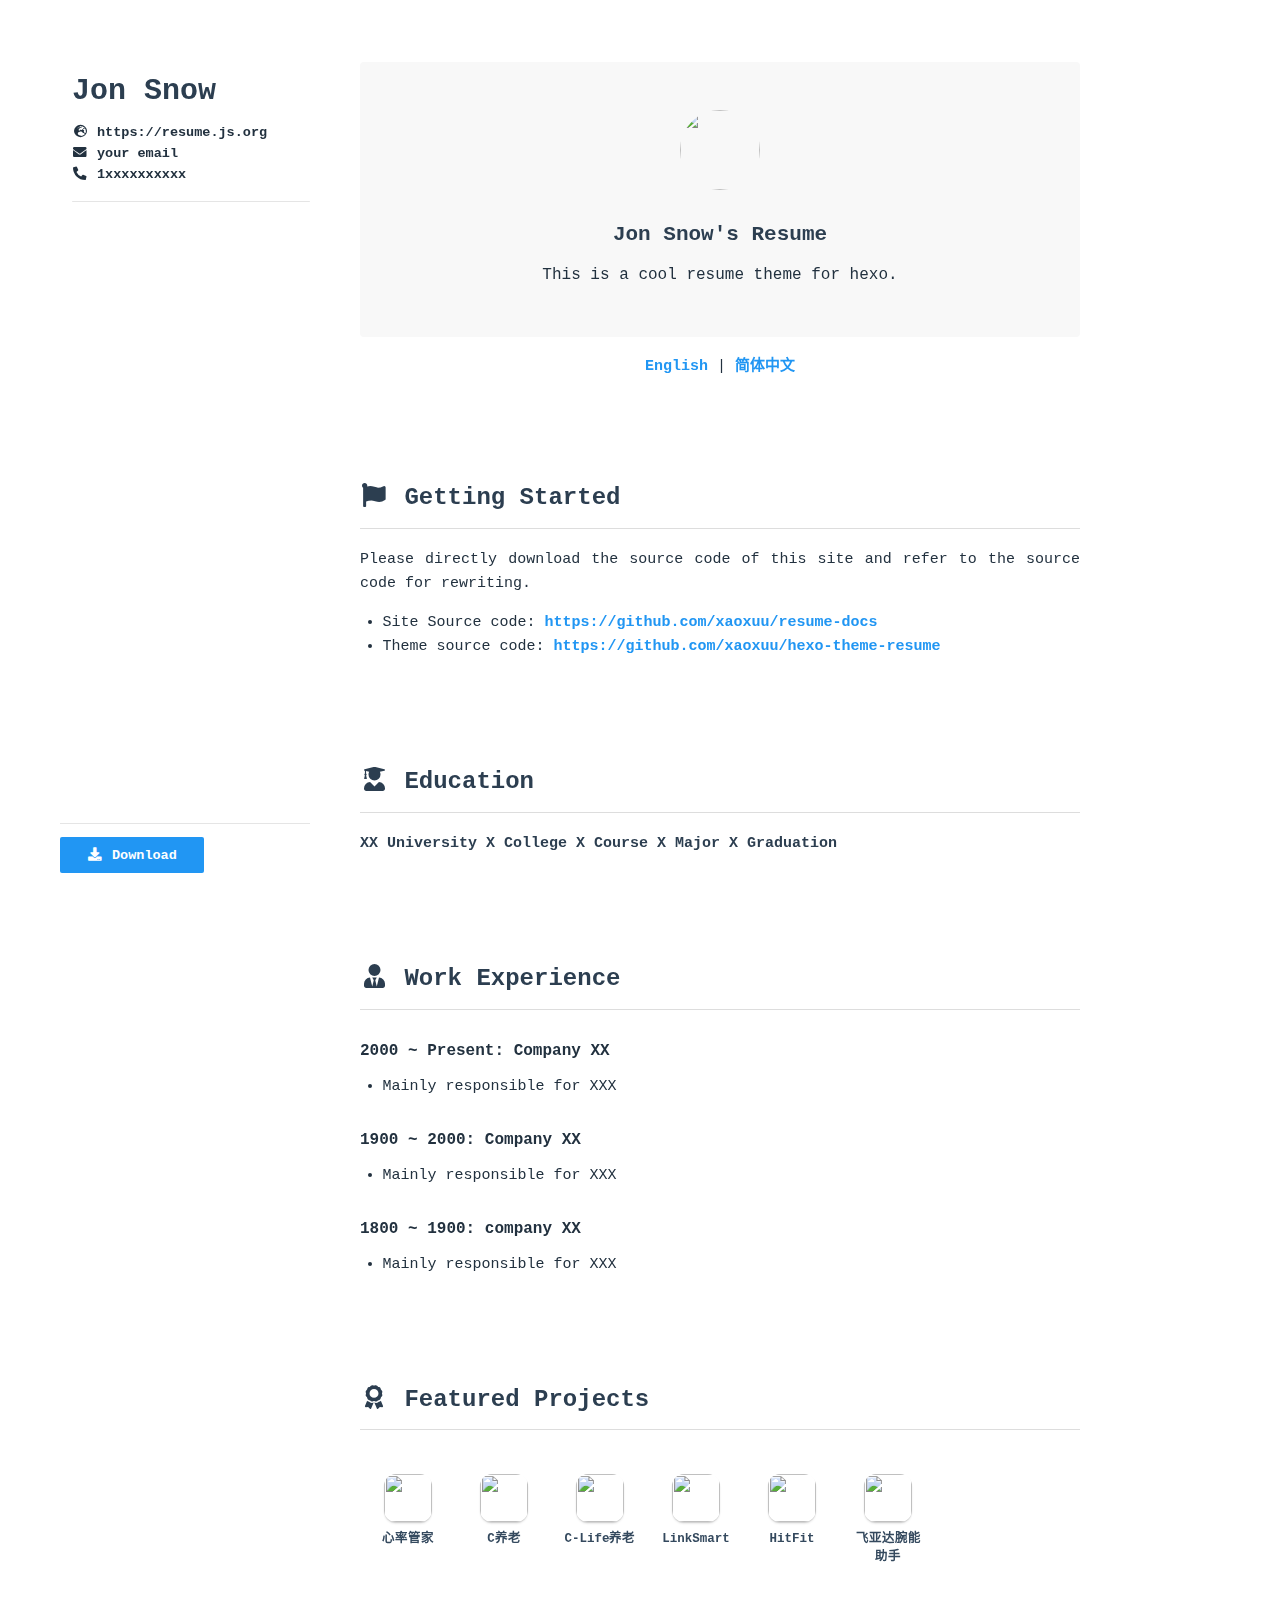
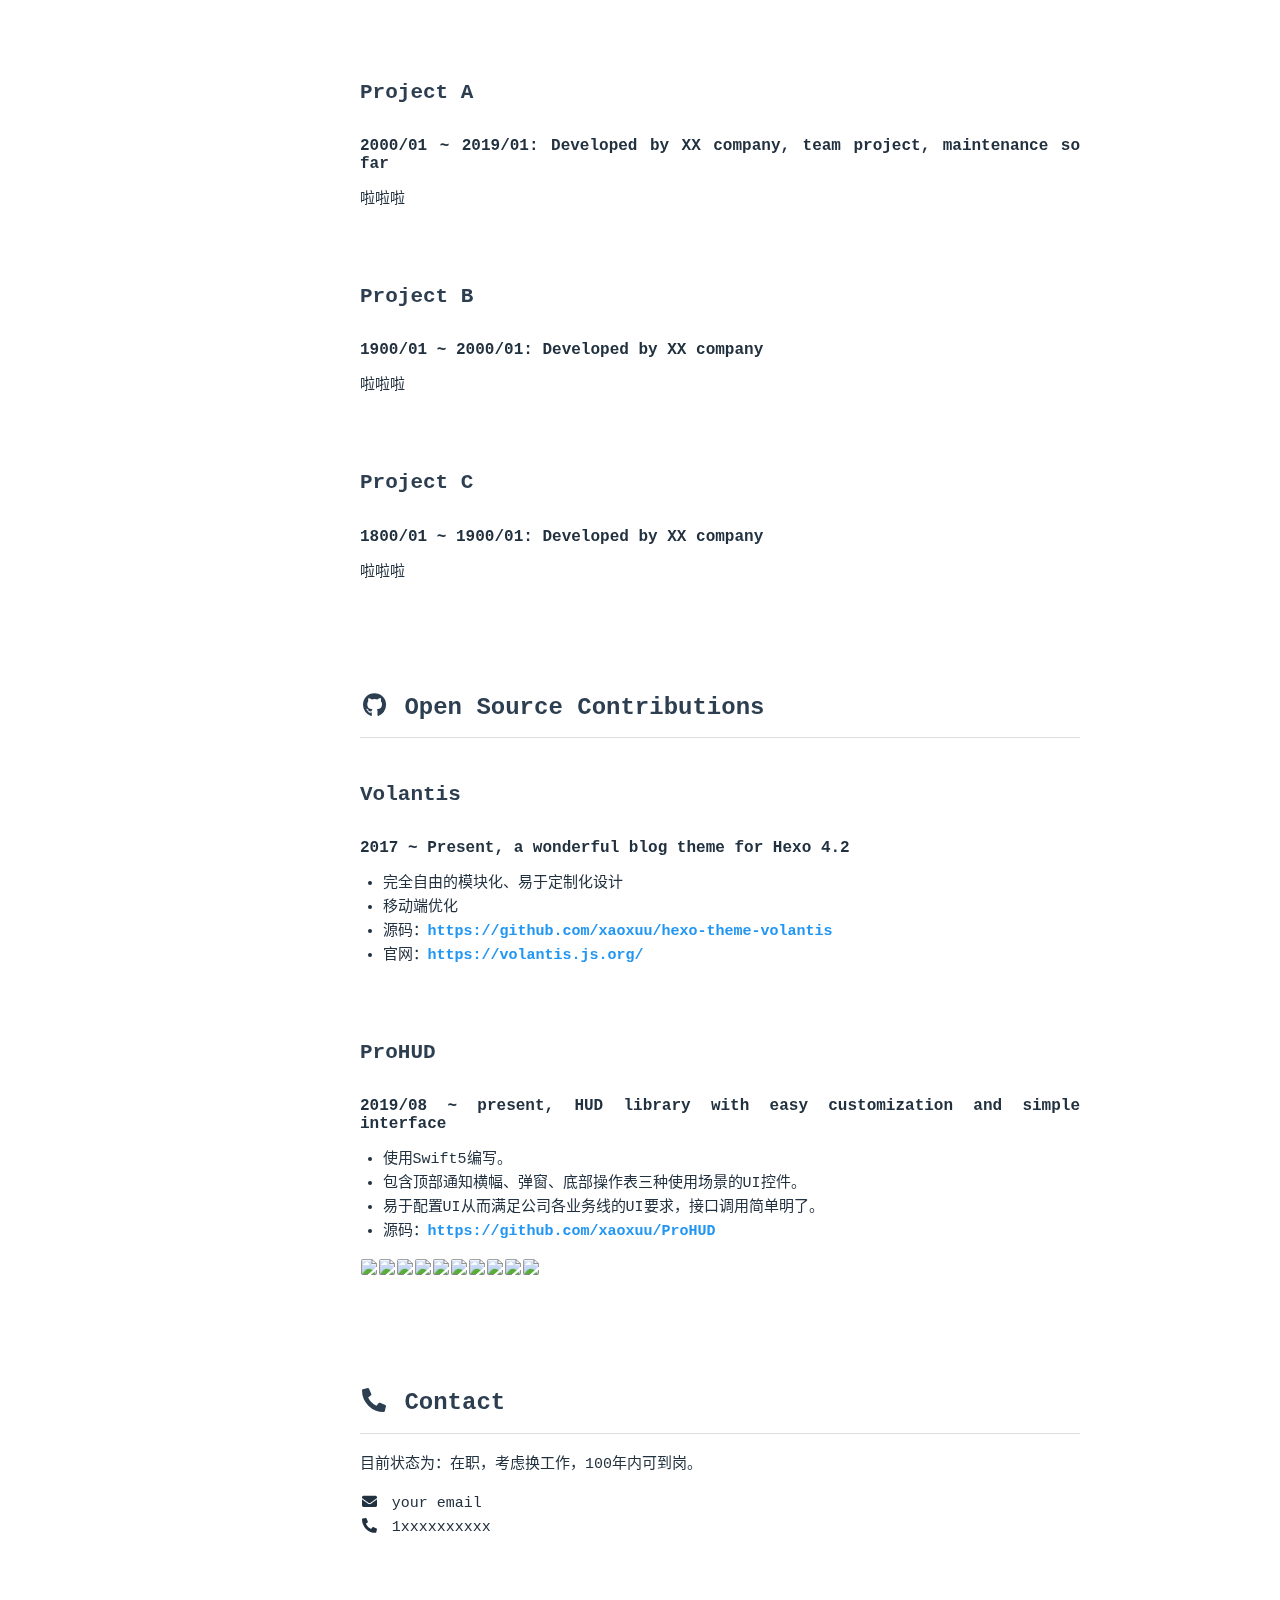
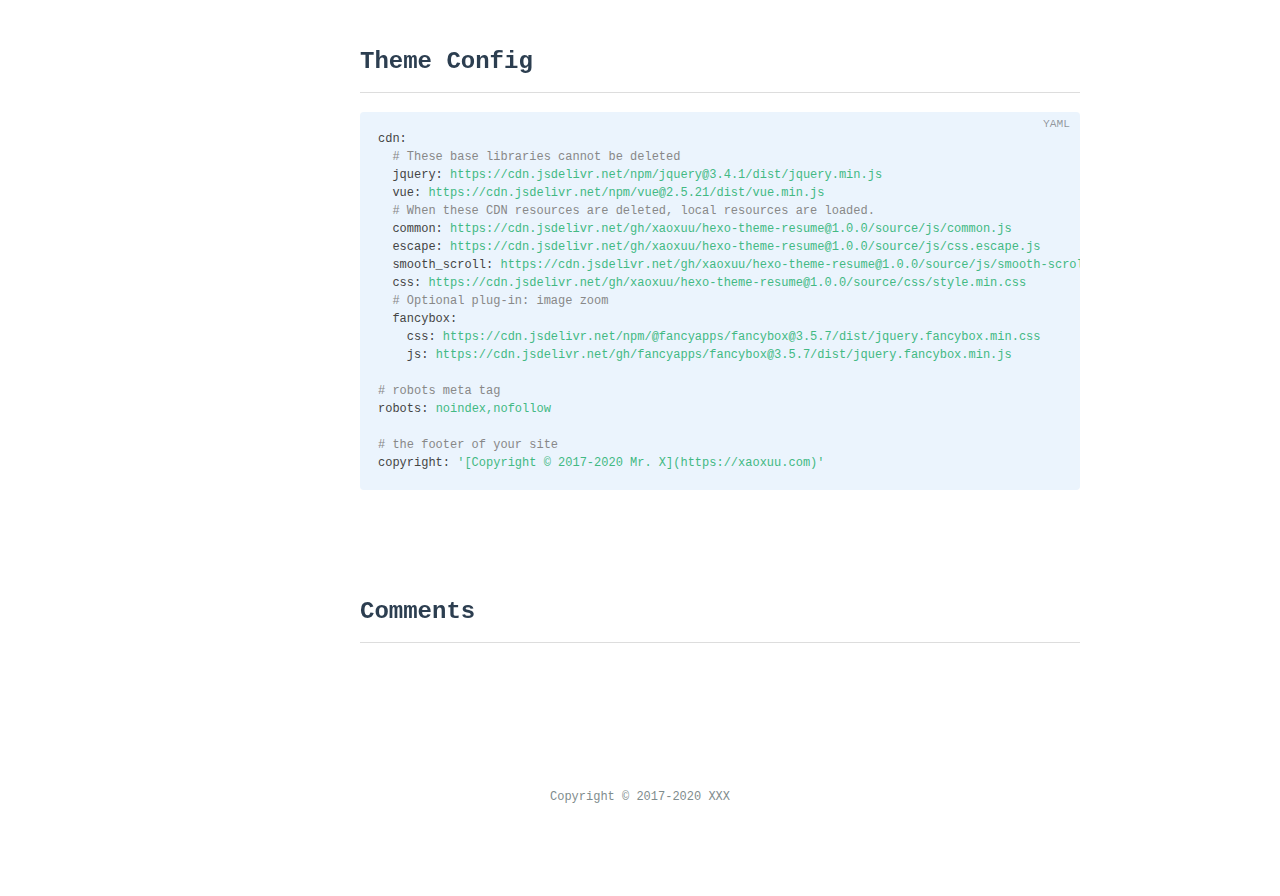
==== index.html @ 0134218d "update pages" ====
<!DOCTYPE html><html lang="zh-CN"><head><meta charset="utf-8"><meta name="robots" content="index,follow"><meta name="renderer" content="webkit"><meta name="force-rendering" content="webkit"><meta http-equiv="X-UA-Compatible" content="IE=Edge,chrome=1"><meta name="HandheldFriendly" content="True"><meta name="apple-mobile-web-app-capable" content="yes"><meta name="viewport" content="width=device-width,initial-scale=1,maximum-scale=1,user-scalable=no"><title>Jon Snow's Resume</title><meta name="keywords" content="Resume,Hexo,Resume Theme"><meta name="description" content="This is a cool resume theme for hexo."><meta name="theme-color" content="#FFFFFF"><meta name="msapplication-TileColor" content="#1BC3FB"><meta name="msapplication-config" content="https://cdn.jsdelivr.net/gh/xaoxuu/cdn-assets/favicon/browserconfig.xml"><link rel="shortcut icon" type="image/x-icon" href="https://cdn.jsdelivr.net/gh/xaoxuu/cdn-assets/favicon/favicon.ico"><link rel="icon" type="image/x-icon" sizes="32x32" href="https://cdn.jsdelivr.net/gh/xaoxuu/cdn-assets/favicon/favicon-32x32.png"><link rel="apple-touch-icon" type="image/png" sizes="180x180" href="https://cdn.jsdelivr.net/gh/xaoxuu/cdn-assets/favicon/apple-touch-icon.png"><link rel="mask-icon" color="#1BC3FB" href="https://cdn.jsdelivr.net/gh/xaoxuu/cdn-assets/favicon/safari-pinned-tab.svg"><link rel="manifest" href="https://cdn.jsdelivr.net/gh/xaoxuu/cdn-assets/favicon/site.webmanifest"><link rel="stylesheet" href="https://cdn.jsdelivr.net/npm/@fortawesome/fontawesome-free@5.12.1/css/all.min.css"><link rel="stylesheet" href="https://cdn.jsdelivr.net/npm/@fancyapps/fancybox@3.5/dist/jquery.fancybox.min.css"><link rel="stylesheet" href="/css/page.css"><meta name="generator" content="Hexo 5.3.0"></head><body class="docs"><div id="mobile-bar"><a class="menu-button fas fa-bars"></a><h2 class="nav-title">Jon Snow's Resume</h2><a class="menu-button right fas fa-download" target="_blank" rel="external nofollow noopener noreferrer" href="https://github.com/xaoxuu/resume-docs"></a></div><script src="https://cdn.jsdelivr.net/npm/vue@2.6/dist/vue.min.js"></script><script>Vue.config.productionTip=!1,window.PAGE_TYPE="resume"</script><div id="main" class="fix-sidebar"><div class="sidebar"><div class="sidebar-inner"><header class="header"><h2>Jon Snow</h2><div class="meta"><p><a href="https://resume.js.org"><i class="fas fa-globe-europe fa-fw"></i>&nbsp;https://resume.js.org</a></p><p><a><i class="fas fa-envelope fa-fw"></i>&nbsp;your email</a></p><p><a href="tel:10086" rel="external nofollow noopener noreferrer" target="_blank"><i class="fas fa-phone-alt fa-fw"></i>&nbsp;1xxxxxxxxxx</a></p></div><hr><br></header><div class="list"><ul class="menu-root"><li><a href="/index.html" class="sidebar-link current"></a></li><li><a href="/zh-cn/index.html" class="sidebar-link current"></a></li></ul></div><div class="footer"><a class="button" target="_blank" rel="external nofollow noopener noreferrer" href="https://github.com/xaoxuu/resume-docs"><i class="fas fa-download fa-fw"></i> Download</a></div></div></div><div class="content with-sidebar"><div class="resume-header"><div class="avatar"><img no-lazy class="avatar" src="https://cdn.jsdelivr.net/gh/xaoxuu/cdn-assets/avatar/avatar.png"></div><h1 class="resume-title">Jon Snow's Resume</h1><p class="description">This is a cool resume theme for hexo.</p></div><center><a href="/">English</a> | <a href="/zh-cn/">简体中文</a></center><h2 id="Getting-Started"><a href="#Getting-Started" class="headerlink" title=" Getting Started"></a><i class="fas fa-flag"></i> Getting Started</h2><p>Please directly download the source code of this site and refer to the source code for rewriting.</p><ul><li>Site Source code: <a target="_blank" rel="external nofollow noopener noreferrer" href="https://github.com/xaoxuu/resume-docs">https://github.com/xaoxuu/resume-docs</a></li><li>Theme source code: <a target="_blank" rel="external nofollow noopener noreferrer" href="https://github.com/xaoxuu/hexo-theme-resume">https://github.com/xaoxuu/hexo-theme-resume</a></li></ul><h2 id="Education"><a href="#Education" class="headerlink" title=" Education"></a><i class="fas fa-user-graduate"></i> Education</h2><p><strong>XX University X College X Course X Major X Graduation</strong></p><h2 id="Work-Experience"><a href="#Work-Experience" class="headerlink" title=" Work Experience"></a><i class="fas fa-user-tie"></i> Work Experience</h2><h4 id="2000-Present-Company-XX"><a href="#2000-Present-Company-XX" class="headerlink" title="2000 ~ Present: Company XX"></a>2000 ~ Present: Company XX</h4><ul><li>Mainly responsible for XXX</li></ul><h4 id="1900-2000-Company-XX"><a href="#1900-2000-Company-XX" class="headerlink" title="1900 ~ 2000: Company XX"></a>1900 ~ 2000: Company XX</h4><ul><li>Mainly responsible for XXX</li></ul><h4 id="1800-1900-company-XX"><a href="#1800-1900-company-XX" class="headerlink" title="1800 ~ 1900: company XX"></a>1800 ~ 1900: company XX</h4><ul><li>Mainly responsible for XXX</li></ul><h2 id="Featured-Projects"><a href="#Featured-Projects" class="headerlink" title=" Featured Projects"></a><i class="fas fa-award"></i> Featured Projects</h2><btns rounded><a target="_blank" rel="external nofollow noopener noreferrer" href="https://apps.apple.com/cn/app/heart-mate-pro-hrm-utility/id1463348922?ls=1"><img src="https://img.vim-cn.com/92/d570170f4f12e1ee829ca0e85a7dffeb77343a.svg" data-original="https://cdn.jsdelivr.net/gh/xaoxuu/cdn-assets/proj/heartmate/icon.png"> 心率管家 </a><a target="_blank" rel="external nofollow noopener noreferrer" href="https://apps.apple.com/cn/app/c%E5%85%BB%E8%80%81/id1458315594"><img src="https://img.vim-cn.com/92/d570170f4f12e1ee829ca0e85a7dffeb77343a.svg" data-original="https://cdn.jsdelivr.net/gh/xaoxuu/cdn-assets/proj/het-cyanglao/icon.png"> C养老 </a><a target="_blank" rel="external nofollow noopener noreferrer" href="https://apps.apple.com/cn/app/c-life%E5%85%BB%E8%80%81/id1393937890"><img src="https://img.vim-cn.com/92/d570170f4f12e1ee829ca0e85a7dffeb77343a.svg" data-original="https://cdn.jsdelivr.net/gh/xaoxuu/cdn-assets/proj/het-clife/icon.png"> C-Life养老 </a><a target="_blank" rel="external nofollow noopener noreferrer" href="https://apps.apple.com/cn/app/linksmart/id1109303355"><img src="https://img.vim-cn.com/92/d570170f4f12e1ee829ca0e85a7dffeb77343a.svg" data-original="https://cdn.jsdelivr.net/gh/xaoxuu/cdn-assets/proj/ht-linksmart/icon.png"> LinkSmart </a><a target="_blank" rel="external nofollow noopener noreferrer" href="https://apps.apple.com/cn/app/hitfit/id1207738581"><img src="https://img.vim-cn.com/92/d570170f4f12e1ee829ca0e85a7dffeb77343a.svg" data-original="https://cdn.jsdelivr.net/gh/xaoxuu/cdn-assets/proj/ht-hitfit/icon.png"> HitFit </a><a target="_blank" rel="external nofollow noopener noreferrer" href="https://apps.apple.com/cn/app/%E8%85%95%E8%83%BD%E5%8A%A9%E6%89%8B/id1138242219"><img src="https://img.vim-cn.com/92/d570170f4f12e1ee829ca0e85a7dffeb77343a.svg" data-original="https://cdn.jsdelivr.net/gh/xaoxuu/cdn-assets/proj/ht-fiyta/icon.png"> 飞亚达腕能助手</a></btns><br><h3 id="Project-A"><a href="#Project-A" class="headerlink" title="Project A"></a>Project A</h3><h4 id="2000-01-2019-01-Developed-by-XX-company-team-project-maintenance-so-far"><a href="#2000-01-2019-01-Developed-by-XX-company-team-project-maintenance-so-far" class="headerlink" title="2000/01 ~ 2019/01: Developed by XX company, team project, maintenance so far"></a>2000/01 ~ 2019/01: Developed by XX company, team project, maintenance so far</h4><p>啦啦啦</p><h3 id="Project-B"><a href="#Project-B" class="headerlink" title="Project B"></a>Project B</h3><h4 id="1900-01-2000-01-Developed-by-XX-company"><a href="#1900-01-2000-01-Developed-by-XX-company" class="headerlink" title="1900/01 ~ 2000/01: Developed by XX company"></a>1900/01 ~ 2000/01: Developed by XX company</h4><p>啦啦啦</p><h3 id="Project-C"><a href="#Project-C" class="headerlink" title="Project C"></a>Project C</h3><h4 id="1800-01-1900-01-Developed-by-XX-company"><a href="#1800-01-1900-01-Developed-by-XX-company" class="headerlink" title="1800/01 ~ 1900/01: Developed by XX company"></a>1800/01 ~ 1900/01: Developed by XX company</h4><p>啦啦啦</p><h2 id="Open-Source-Contributions"><a href="#Open-Source-Contributions" class="headerlink" title=" Open Source Contributions"></a><i class="fab fa-github"></i> Open Source Contributions</h2><h3 id="Volantis"><a href="#Volantis" class="headerlink" title="Volantis"></a>Volantis</h3><h4 id="2017-Present-a-wonderful-blog-theme-for-Hexo-4-2"><a href="#2017-Present-a-wonderful-blog-theme-for-Hexo-4-2" class="headerlink" title="2017 ~ Present, a wonderful blog theme for Hexo 4.2"></a>2017 ~ Present, a wonderful blog theme for Hexo 4.2</h4><ul><li>完全自由的模块化、易于定制化设计</li><li>移动端优化</li><li>源码：<a target="_blank" rel="external nofollow noopener noreferrer" href="https://github.com/xaoxuu/hexo-theme-volantis">https://github.com/xaoxuu/hexo-theme-volantis</a></li><li>官网：<a target="_blank" rel="external nofollow noopener noreferrer" href="https://volantis.js.org/">https://volantis.js.org/</a></li></ul><h3 id="ProHUD"><a href="#ProHUD" class="headerlink" title="ProHUD"></a>ProHUD</h3><h4 id="2019-08-present-HUD-library-with-easy-customization-and-simple-interface"><a href="#2019-08-present-HUD-library-with-easy-customization-and-simple-interface" class="headerlink" title="2019/08 ~ present, HUD library with easy customization and simple interface"></a>2019/08 ~ present, HUD library with easy customization and simple interface</h4><ul><li>使用Swift5编写。</li><li>包含顶部通知横幅、弹窗、底部操作表三种使用场景的UI控件。</li><li>易于配置UI从而满足公司各业务线的UI要求，接口调用简单明了。</li><li>源码：<a target="_blank" rel="external nofollow noopener noreferrer" href="https://github.com/xaoxuu/ProHUD">https://github.com/xaoxuu/ProHUD</a></li></ul><fancybox><img src="https://img.vim-cn.com/92/d570170f4f12e1ee829ca0e85a7dffeb77343a.svg" data-original="https://cdn.jsdelivr.net/gh/xaoxuu/cdn-assets/proj/prohud/screenshot01.png"> <img src="https://img.vim-cn.com/92/d570170f4f12e1ee829ca0e85a7dffeb77343a.svg" data-original="https://cdn.jsdelivr.net/gh/xaoxuu/cdn-assets/proj/prohud/screenshot02.png"> <img src="https://img.vim-cn.com/92/d570170f4f12e1ee829ca0e85a7dffeb77343a.svg" data-original="https://cdn.jsdelivr.net/gh/xaoxuu/cdn-assets/proj/prohud/screenshot03.png"> <img src="https://img.vim-cn.com/92/d570170f4f12e1ee829ca0e85a7dffeb77343a.svg" data-original="https://cdn.jsdelivr.net/gh/xaoxuu/cdn-assets/proj/prohud/screenshot04.png"> <img src="https://img.vim-cn.com/92/d570170f4f12e1ee829ca0e85a7dffeb77343a.svg" data-original="https://cdn.jsdelivr.net/gh/xaoxuu/cdn-assets/proj/prohud/screenshot05.png"> <img src="https://img.vim-cn.com/92/d570170f4f12e1ee829ca0e85a7dffeb77343a.svg" data-original="https://cdn.jsdelivr.net/gh/xaoxuu/cdn-assets/proj/prohud/screenshot06.png"> <img src="https://img.vim-cn.com/92/d570170f4f12e1ee829ca0e85a7dffeb77343a.svg" data-original="https://cdn.jsdelivr.net/gh/xaoxuu/cdn-assets/proj/prohud/screenshot07.png"> <img src="https://img.vim-cn.com/92/d570170f4f12e1ee829ca0e85a7dffeb77343a.svg" data-original="https://cdn.jsdelivr.net/gh/xaoxuu/cdn-assets/proj/prohud/screenshot08.png"> <img src="https://img.vim-cn.com/92/d570170f4f12e1ee829ca0e85a7dffeb77343a.svg" data-original="https://cdn.jsdelivr.net/gh/xaoxuu/cdn-assets/proj/prohud/screenshot09.png"> <img src="https://img.vim-cn.com/92/d570170f4f12e1ee829ca0e85a7dffeb77343a.svg" data-original="https://cdn.jsdelivr.net/gh/xaoxuu/cdn-assets/proj/prohud/screenshot10.png"></fancybox><h2 id="Contact"><a href="#Contact" class="headerlink" title=" Contact"></a><i class="fas fa-phone-alt"></i> Contact</h2><p>目前状态为：在职，考虑换工作，100年内可到岗。</p><p><i class="fas fa-envelope fa-fw"></i> your email<br><i class="fas fa-phone-alt fa-fw"></i> 1xxxxxxxxxx</p><h2 id="Theme-Config"><a href="#Theme-Config" class="headerlink" title="Theme Config"></a>Theme Config</h2><figure class="highlight yaml"><table><tr><td class="code"><pre><span class="line"><span class="attr">cdn:</span></span><br><span class="line">  <span class="comment"># These base libraries cannot be deleted</span></span><br><span class="line">  <span class="attr">jquery:</span> <span class="string">https://cdn.jsdelivr.net/npm/jquery@3.4.1/dist/jquery.min.js</span></span><br><span class="line">  <span class="attr">vue:</span> <span class="string">https://cdn.jsdelivr.net/npm/vue@2.5.21/dist/vue.min.js</span></span><br><span class="line">  <span class="comment"># When these CDN resources are deleted, local resources are loaded.</span></span><br><span class="line">  <span class="attr">common:</span> <span class="string">https://cdn.jsdelivr.net/gh/xaoxuu/hexo-theme-resume@1.0.0/source/js/common.js</span></span><br><span class="line">  <span class="attr">escape:</span> <span class="string">https://cdn.jsdelivr.net/gh/xaoxuu/hexo-theme-resume@1.0.0/source/js/css.escape.js</span></span><br><span class="line">  <span class="attr">smooth_scroll:</span> <span class="string">https://cdn.jsdelivr.net/gh/xaoxuu/hexo-theme-resume@1.0.0/source/js/smooth-scroll.min.js</span></span><br><span class="line">  <span class="attr">css:</span> <span class="string">https://cdn.jsdelivr.net/gh/xaoxuu/hexo-theme-resume@1.0.0/source/css/style.min.css</span></span><br><span class="line">  <span class="comment"># Optional plug-in: image zoom</span></span><br><span class="line">  <span class="attr">fancybox:</span></span><br><span class="line">    <span class="attr">css:</span> <span class="string">https://cdn.jsdelivr.net/npm/@fancyapps/fancybox@3.5.7/dist/jquery.fancybox.min.css</span></span><br><span class="line">    <span class="attr">js:</span> <span class="string">https://cdn.jsdelivr.net/gh/fancyapps/fancybox@3.5.7/dist/jquery.fancybox.min.js</span></span><br><span class="line"></span><br><span class="line"><span class="comment"># robots meta tag</span></span><br><span class="line"><span class="attr">robots:</span> <span class="string">noindex,nofollow</span></span><br><span class="line"></span><br><span class="line"><span class="comment"># the footer of your site</span></span><br><span class="line"><span class="attr">copyright:</span> <span class="string">&#x27;[Copyright © 2017-2020 Mr. X](https://xaoxuu.com)&#x27;</span></span><br></pre></td></tr></table></figure><h2 id="Comments"><a href="#Comments" class="headerlink" title="Comments"></a>Comments</h2><script src="https://utteranc.es/client.js" repo="xaoxuu/hexo-theme-resume" issue-number="17" theme="github-light" crossorigin="anonymous" async></script></div></div><script src="https://cdn.jsdelivr.net/gh/xaoxuu/hexo-theme-resume@1.0.0/source/js/smooth-scroll.min.js"></script><footer id="footer"><p></p><p><a href="/">Copyright © 2017-2020 XXX</a></p><p></p></footer><script src="https://cdn.jsdelivr.net/npm/jquery@3.5/dist/jquery.min.js"></script><script src="https://cdn.jsdelivr.net/gh/xaoxuu/hexo-theme-resume@1.0.0/source/js/common.js"></script><script src="https://cdn.jsdelivr.net/gh/xaoxuu/hexo-theme-resume@1.0.0/source/js/css.escape.js"></script><script src="https://cdn.jsdelivr.net/gh/fancyapps/fancybox@3.5/dist/jquery.fancybox.min.js"></script><script>let LAZY_LOAD_IMAGE="[object Object]";$("body").find("fancybox").find("img").each(function(){var t=document.createElement("a");$(t).attr("data-fancybox","gallery"),$(t).attr("href",$(this).attr("src")),LAZY_LOAD_IMAGE&&$(t).attr("href",$(this).attr("data-original")),$(this).wrap(t)})</script><script>window.imageLazyLoadSetting={isSPA:!1,processImages:null}</script><script>window.addEventListener("load",function(){var t=/\.(gif|jpg|jpeg|tiff|png)$/i,r=/^data:image\/[a-z]+;base64,/;Array.prototype.slice.call(document.querySelectorAll("img[data-original]")).forEach(function(a){var e=a.parentNode;"A"===e.tagName&&(e.href.match(t)||e.href.match(r))&&(e.href=a.dataset.original)})})</script><script>!function(n){n.imageLazyLoadSetting.processImages=i;var e=n.imageLazyLoadSetting.isSPA,r=Array.prototype.slice.call(document.querySelectorAll("img[data-original]"));function i(){e&&(r=Array.prototype.slice.call(document.querySelectorAll("img[data-original]")));for(var t,a=0;a<r.length;a++)0<=(t=(t=r[a]).getBoundingClientRect()).bottom&&0<=t.left&&t.top<=(n.innerHeight||document.documentElement.clientHeight)&&function(){var e=r[a],t=e,n=function(){r=r.filter(function(t){return e!==t})},i=new Image,o=t.getAttribute("data-original");i.onload=function(){t.src=o,n()},i.src=o}()}i(),n.addEventListener("scroll",function(){var t=i,e=n;clearTimeout(t.tId),t.tId=setTimeout(function(){t.call(e)},500)})}(this)</script><script>'use strict';'serviceWorker'in navigator&&navigator.serviceWorker.register('service-worker.js').then(function(a){a.onupdatefound=function(){var b=a.installing;b.onstatechange=function(){switch(b.state){case'installed':navigator.serviceWorker.controller?console.log('New or updated content is available.'):console.log('Content is now available offline!');break;case'redundant':console.error('The installing service worker became redundant.');}}}}).catch(function(a){console.error('Error during service worker registration:',a)});
</script></body></html>
---- css/page.css ----
/* build time:Mon Jun 27 2022 18:29:17 GMT+0800 (中国标准时间)*/
@font-face{font-family:Courier;src:url(https://cdn.jsdelivr.net/gh/xaoxuu/cdn-fonts/Courier/Courier.dfont);font-weight:300}.gutter pre{color:rgba(0,0,0,.4)}pre{color:#444}pre .constant,pre .function .keyword{color:#0092db}pre .attribute,pre .keyword{color:#e96900}pre .literal,pre .number{color:#ae81ff}pre .change,pre .clojure .built_in,pre .flow,pre .lisp .title,pre .nginx .title,pre .tag,pre .tag .title,pre .tex .special,pre .winutils{color:#2973b7}pre .class .title{color:#2c3e50}pre .regexp,pre .symbol,pre .symbol .string,pre .value{color:#42b983}pre .title{color:#a6e22e}pre .type{color:#2395f3}pre .addition,pre .apache .cbracket,pre .apache .tag,pre .attr_selector,pre .built_in,pre .django .filter .argument,pre .django .template_tag,pre .django .variable,pre .envvar,pre .haskell .type,pre .javadoc,pre .preprocessor,pre .prompt,pre .pseudo,pre .ruby .class .parent,pre .smalltalk .array,pre .smalltalk .class,pre .smalltalk .localvars,pre .sql .aggregate,pre .stream,pre .string,pre .subst,pre .tag .value,pre .tex .command{color:#42b983}pre .apache .sqbracket,pre .comment,pre .deletion,pre .doctype,pre .java .annotation,pre .pi,pre .python .decorator,pre .shebang,pre .template_comment,pre .tex .formula{color:#888}pre .coffeescript .javascript,pre .javascript .xml,pre .tex .formula,pre .xml .cdata,pre .xml .css,pre .xml .javascript,pre .xml .vbscript{opacity:.5}body{font-family:Courier,Menlo,Monaco,"Helvetica Neue",Arial,sans-serif;font-size:15px;-webkit-font-smoothing:antialiased;-moz-osx-font-smoothing:grayscale;color:#22313f;background-color:#fff;margin:0}body.docs{padding-top:0}@media screen and (max-width:900px){body.docs{padding-top:0}}hr{border:0;border-radius:1px;border-bottom:1px solid rgba(0,0,0,.1)}a{text-decoration:none;color:#22313f}img{border:none}h1,h2,h3,h4,strong{font-weight:600;color:#2c3e50}code,pre{font-family:Menlo,Monaco,courier,monospace,Arial,sans-serif;font-size:.8em;-webkit-font-smoothing:initial;-moz-osx-font-smoothing:initial}code{color:#e96900;background-color:#ebf4fd;border:1px solid #bfdcf9;padding:3px 4px 1px 4px;margin:0 2px;border-radius:2px;word-break:break-all}em{color:#7f8c8d}.button{padding:.32em 2em;line-height:2em;border-radius:2px;display:inline-block;color:#fff;background-color:#2196f3;transition:all .15s ease;box-sizing:border-box}.button.white{background-color:#fff;color:#2196f3!important}.button.clear{background:rgba(0,0,0,0)}.button.gray{background-color:#999}.button:hover{color:#fff!important}.button.active,.button:hover{background:#0c82df;box-shadow:0 4px 8px rgba(0,0,0,.12),0 8px 16px rgba(0,0,0,.12),0 16px 32px rgba(0,0,0,.12)}.button:active{box-shadow:0 2px 4px rgba(0,0,0,.1)}.highlight{overflow-x:auto;background-color:#ebf4fd;padding:0;line-height:1.1em;border-radius:4px;position:relative}.highlight table,.highlight td,.highlight tr{width:100%;border-collapse:collapse;padding:0;margin:0}.highlight .gutter{width:1.5em;background:#d5e8fb}.highlight .gutter pre{text-align:right;padding:0 1em;background-color:rgba(0,0,0,0);line-height:1.5em}.highlight .code pre{background:#ebf4fd;padding:1.5em;line-height:1.5em;margin:0}.highlight .code .line{min-height:1.5em}.highlight .code.code:before{content:" ";position:absolute;top:0;right:0;color:rgba(0,0,0,.4);text-align:right;font-size:.75em;padding:5px 10px 0;line-height:15px;height:15px}.highlight.c .code:before{content:"C"}.highlight.swift .code:before{content:"SWIFT"}.highlight.objc .code:before{content:"OBJECTIVE-C"}.highlight.html .code:before{content:"HTML"}.highlight.js .code:before{content:"JS"}.highlight.bash .code:before{content:"BASH"}.highlight.shell .code:before{content:"SHELL"}.highlight.css .code:before{content:"CSS"}.highlight.stylus .code:before{content:"STYLUS"}.highlight.less .code:before{content:"LESS"}.highlight.java .code:before{content:"JAVA"}.highlight.python .code:before{content:"PYTHON"}.highlight.yaml .code:before{content:"YAML"}.hljs{background:0 0!important}#main{position:relative;z-index:1;padding:0 60px 30px;overflow-x:hidden}#nav .nav-link{cursor:pointer}#nav .nav-dropdown-container .nav-link:hover:not(.current){border-bottom:none}#nav .nav-dropdown-container:hover .nav-dropdown{display:block}#nav .nav-dropdown-container.ecosystem,#nav .nav-dropdown-container.language{margin-left:20px}#nav .nav-dropdown-container .arrow{pointer-events:none}#nav .nav-dropdown{display:none;box-sizing:border-box;max-height:calc(100vh - 60px);overflow-y:auto;position:absolute;top:100%;right:-15px;background-color:#fff;padding:10px 0;border:1px solid #ddd;border-bottom-color:#ccc;text-align:left;border-radius:4px;white-space:nowrap}#nav .nav-dropdown li{line-height:1.8em;margin:0;display:block}#nav .nav-dropdown li>ul{padding-left:0}#nav .nav-dropdown li:first-child h4{margin-top:0;padding-top:0;border-top:0}#nav .nav-dropdown a,#nav .nav-dropdown h4{padding:0 24px 0 20px}#nav .nav-dropdown h4{font-size:.78em;color:rgba(44,62,80,.45);margin:.45em 0 0;padding-top:.45em;border-top:1px solid #eee}#nav .nav-dropdown a{color:#3a5169;font-size:.95em;font-weight:700;display:block}#nav .nav-dropdown a:hover{color:#2196f3}#nav .arrow{display:inline-block;vertical-align:middle;margin-top:-1px;margin-left:6px;margin-right:-14px;width:0;height:0;border-left:4px solid transparent;border-right:4px solid transparent;border-top:5px solid #ccc}sup.beta.beta{font-size:.6em;margin-left:.7em;text-transform:uppercase;opacity:.6}@media print{body{color:#000}.highlight{padding:0;page-break-inside:avoid}.highlight .code pre{color:#000;background-color:#fff;border-style:solid;border-width:2px 2px 2px 2px;border-color:#e8e8e8;page-break-inside:avoid}h1,h2,h3,h4,h5{color:#000;page-break-after:avoid;page-break-before:avoid}img{page-break-inside:avoid}h2+p{page-break-before:avoid}a:link:after,a:visited:after{content:" [" attr(href) "] "}}#comments #valine_container .info{display:none}#footer{padding:40px 0 80px;color:#7f8c8d;text-align:center}#footer p{font-size:.8em}#footer a{color:#7f8c8d;transition:all .2s ease;-moz-transition:all .2s ease;-webkit-transition:all .2s ease;-o-transition:all .2s ease}#footer a:hover{color:#ff5722!important}#footer .social-wrapper{display:flex;justify-content:center;flex-wrap:wrap}#footer .social-wrapper a{position:relative;display:inline-block;text-align:center;display:flex;justify-content:center;align-items:center;flex-wrap:wrap;width:1.2em;height:1.2em;margin:4px;padding:.5em;border-radius:50%;background-color:transparent;transition:all .28s ease;-moz-transition:all .28s ease;-webkit-transition:all .28s ease;-o-transition:all .28s ease}#footer .social-wrapper a:hover{color:#2196f3;background-color:#e6f2fc}#header{background-color:#fff;height:40px;padding:10px 60px;position:relative;z-index:100;box-shadow:0 1px 1px rgba(0,0,0,.12),0 2px 2px rgba(0,0,0,.08)}body.docs #header{position:fixed;width:100%;top:0}body.docs #nav{position:fixed}#nav{list-style-type:none;margin:0;padding:0;position:absolute;right:30px;top:10px;height:40px;line-height:40px}#nav .break{display:none}#nav li{display:inline-block;position:relative;margin:0 .6em}#nav .seperator{margin:.3em;display:inline}#nav .nav-dropdown .nav-link.current,#nav .nav-dropdown .nav-link:hover{border-bottom:none}#nav .nav-dropdown .nav-link.current::after{content:"";width:0;height:0;border-left:5px solid #2196f3;border-top:3px solid transparent;border-bottom:3px solid transparent;position:absolute;top:50%;margin-top:-4px;left:8px}.nav-link{padding-bottom:3px;white-space:nowrap}.nav-link.current,.nav-link:hover{border-bottom:3px solid #2196f3}.nav-link.contribute,.nav-link.team{margin-left:10px}.new-label{position:absolute;top:3px;left:110%;background-color:#2196f3;color:#fff;line-height:16px;height:16px;font-size:9px;font-weight:700;font-family:Menlo,Monaco,courier,monospace,Arial,sans-serif;padding:1px 4px 0 6px;border-radius:4px}.search-query{height:30px;line-height:30px;box-sizing:border-box;padding:0 15px 0 30px;border:1px solid #e3e3e3;color:#2c3e50;outline:0;border-radius:15px;margin-right:10px;transition:border-color .2s ease;background:#fff url(/assets/img/search.png) 8px 5px no-repeat;background-size:20px;vertical-align:middle!important}.search-query:focus{border-color:#2196f3}#logo{display:inline-block;font-size:1.8em;line-height:40px;color:rgba(33,150,243,.9);font-family:Courier,Menlo,Monaco,"Helvetica Neue",Arial,sans-serif,cursive;font-weight:500}#logo img{vertical-align:middle;margin-right:6px;width:40px;height:40px;display:none}#mobile-bar{position:fixed;top:0;left:0;width:100%;height:54px;background-color:#fff;z-index:9;display:none;box-shadow:0 1px 2px rgba(0,0,0,.12);transition:all .5s ease;-moz-transition:all .5s ease;-webkit-transition:all .5s ease;-o-transition:all .5s ease}#mobile-bar .nav-title{font-family:Courier,Menlo,Monaco,"Helvetica Neue",Arial,sans-serif;font-size:1.1em;line-height:52px;color:#2c3e50;display:flex;margin:2px 54px 0 54px}#mobile-bar .menu-button{position:absolute;width:54px;height:54px;display:flex;align-items:center;justify-content:center;font-size:1.25em}#mobile-bar .menu-button.right{font-size:1.1em;top:0;right:0}#mobile-bar .logo{opacity:1;position:absolute;width:38px;height:38px;border-radius:50%;top:8px;right:16px;background-size:38px}#mobile-bar .logo img{width:38px;height:38px;border-radius:50%}@media print{#header{display:none}}.sidebar{position:absolute;top:0;left:0;bottom:0;overflow-x:hidden;overflow-y:auto;-webkit-overflow-scrolling:touch;-ms-overflow-style:none}.sidebar header{padding-top:60px;padding-left:12px}.sidebar header h2{margin-bottom:0;font-size:2em}.sidebar header .meta{margin:16px 0;font-size:.9em}.sidebar header p{margin:2px 0;line-height:1.4em;font-size:1em}.sidebar header a{margin:0;display:inline;transition:all .2s ease;-moz-transition:all .2s ease;-webkit-transition:all .2s ease;-o-transition:all .2s ease}.sidebar header a:hover{color:#ff5722!important}.sidebar a{font-weight:700;font-size:1em}.sidebar h2{margin-top:.2em}.sidebar p.job{margin-top:8px;font-weight:700;color:#2196f3}.sidebar ul{list-style-type:none;margin:0;line-height:1.5em;padding-left:1em}.sidebar ul a{font-weight:inherit;font-size:1.2em;transition:all .2s ease;-moz-transition:all .2s ease;-webkit-transition:all .2s ease;-o-transition:all .2s ease}.sidebar ul a:hover{color:#ff5722!important}.sidebar li{margin-top:.5em}.sidebar .sidebar-inner{width:250px;padding:8px 20px 60px 60px;margin-bottom:4em}.sidebar .sidebar-inner .footer{padding:1em 0 2em 0;bottom:0;position:fixed;background:#fff;width:inherit}.sidebar .version-select{vertical-align:middle;margin-left:5px}.sidebar .menu-root{padding-left:0;font-weight:700}.sidebar .menu-sub{font-size:.85em}.sidebar .menu-sub ul{font-weight:400}.sidebar .sidebar-link{color:#7f8c8d}.sidebar .sidebar-link.current{font-weight:600;color:#2196f3}.sidebar .sidebar-link.new:after{content:"NEW";display:inline-block;font-size:10px;font-weight:600;color:#fff;background-color:#2196f3;line-height:14px;padding:0 4px;border-radius:3px;margin-left:5px;vertical-align:middle;position:relative;top:-1px}.sidebar .sidebar-link:hover{border-bottom:2px solid #2196f3}.sidebar .section-link.active{font-weight:700;color:#2196f3}.sidebar .main-menu{margin-bottom:20px;display:none;padding-left:0}.sidebar .main-menu .seperator{background:#12f;display:none}.sidebar .nav-dropdown h4{font-weight:400;margin:0}@media screen and (max-width:900px){.sidebar{position:fixed;z-index:10;background-color:#fff;height:100%;top:0;left:0;box-shadow:1px 0 2px rgba(0,0,0,.08),2px 0 4px rgba(0,0,0,.08),4px 0 8px rgba(0,0,0,.06),8px 0 16px rgba(0,0,0,.06);transition:all .4s cubic-bezier(.4,0,0,1);-webkit-transform:translate(-280px,0);transform:translate(-280px,0)}.sidebar .sidebar-inner{padding:8px 8px 60px 16px;box-sizing:border-box}.sidebar .sidebar-inner .footer{display:none}.sidebar .sidebar-inner-index{padding:8px 8px 60px 16px}.sidebar .search-query{width:200px;margin-bottom:10px}.sidebar .main-menu{display:block}.sidebar .list{margin:0 auto}.sidebar.open{-webkit-transform:translate(0,0);transform:translate(0,0);width:280px}.sidebar.open .header{padding-top:30px}}@media print{.sidebar{display:none}}.content details h2{text-align:center;margin-top:0}.content .style-enforcement,.content .style-example,.content details{border-radius:4px;margin:1.6em 0;padding:1.6em}.content .style-enforcement h4,.content .style-example h4,.content details h4{margin-top:0}.content .style-enforcement figure:last-child,.content .style-enforcement p:last-child,.content .style-example figure:last-child,.content .style-example p:last-child,.content details figure:last-child,.content details p:last-child{margin-bottom:0;padding-bottom:0}.content .style-example h3{margin-top:2em}.content .style-example.example{background:rgba(136,136,136,.08)}.content .style-example.example h4{color:#6d6d6d}.content .style-example.example-bad{background:rgba(212,133,130,.08)}.content .style-example.example-bad h4{color:#a17471}.content .style-example.example-good{background:rgba(95,163,104,.08)}.content .style-example.example-good h4{color:#5c735f}.style-enforcement,details{background-color:rgba(136,136,136,.08)}details{display:block;position:relative}details:not([open]) summary::after{content:"..."}details:not([open]) summary:hover{background:rgba(255,255,255,.3)}summary{cursor:pointer;padding:1.6em;margin:-1.6em;outline:0}summary>h4{display:inline-block;margin:0}.style-enforcement table{width:100%;background-color:#ebf4fd;border-radius:4px}.style-enforcement td,.style-enforcement th{padding:.4em;text-align:center}.style-enforcement th{padding-bottom:.2em}.style-enforcement td{padding-top:.2em}.style-rule-tag{background-color:#ebf4fd;border-radius:4px;font-size:.9em;color:#5c735f;font-weight:600;text-transform:uppercase;padding:.1em .4em}a>.style-rule-tag{color:#2196f3}sup{text-transform:uppercase;font-size:.7em;margin-left:1em;pointer-events:all;position:absolute}[data-p="a"]{color:#6b2a2a}[data-p="b"]{color:#8c480a}[data-p="c"]{color:#2b5a99}[data-p="d"]{content:#3f536d}.readmore{background-color:#ebf4fd;padding:1em;border-radius:2px;color:#52a1f8;position:relative}.readmore a{margin:0 4px;width:100%;color:#52a1f8!important;position:relative;transition:all .2s ease;-moz-transition:all .2s ease;-webkit-transition:all .2s ease;-o-transition:all .2s ease}.readmore a:first-child{margin-left:0}.readmore a:hover{color:#ff5722!important}#header{transition:background-color .3s ease-in-out}.content{position:relative;padding:46px 0;max-width:720px;margin:0 auto;padding-left:40px;text-align:justify}.content.api>a:first-of-type>h2{margin-top:0;padding-top:0}.content.api ul{padding-left:1.25em;line-height:1.4em}.content.api ul p:not(.tip),.content.api ul ul{padding-bottom:0;margin:1.2em 0}.content .button{color:#fff}.content .button:hover{color:#fff!important}.content fancybox{display:flex}.content fancybox a{margin:0 1px}.content fancybox img{border-radius:2px}@media screen and (max-width:425px){.content fancybox a{margin:0 .5px}.content fancybox img{border-radius:1px}}.content img{max-width:100%}.content span.light{color:#7f8c8d}.content span.info{font-size:.85em;display:inline-block;vertical-align:middle;width:280px;margin-left:20px}.content h2,.content h3{pointer-events:none}.content h2 i,.content h3 i{text-align:center;width:28px;padding-right:2px}.content h2 a,.content h2 button,.content h3 a,.content h3 button{pointer-events:auto;color:#2c3e50}.content h2:before,.content h3:before{content:"";display:block;visibility:hidden;height:24px}.content h2{margin:3.5em 0 .8em;padding-bottom:.7em;border-bottom:1px solid #ddd;font-size:1.6em}@media screen and (max-width:425px){.content h2{font-size:1.4em}}.content h2 a{color:#2c3e50}.content h3{margin:3rem 0 0;line-height:1.2;position:relative;font-size:1.4em}@media screen and (max-width:425px){.content h3{font-size:1.3em}}.content h3 a,.content h3 button{color:#2196f3}.content h3>a:before{color:#2196f3;position:absolute;left:-.7em;padding-right:.5em;font-size:1.2em;line-height:1;font-weight:700}.content h2+h3{margin-top:0}.content h4{margin:2rem 0 0;color:#22313f;font-size:16px}.content figure{margin:1.2em 0}.content ol,.content p,.content ul{line-height:1.6em;position:relative;z-index:1}.content ol,.content ul{padding-left:1.5em;position:inherit}.content ol.center,.content ul.center{justify-content:center}.content ol.pure,.content ul.pure{padding:0;display:flex;flex-wrap:wrap;align-items:stretch}.content ol.pure li,.content ul.pure li{margin:8px;display:flex;width:86px;flex-direction:column;align-items:stretch;vertical-align:middle;text-align:center;font-size:.8em;line-height:1.2em;overflow:hidden}.content ol.pure li a,.content ul.pure li a{display:flex;flex-direction:column;align-items:center;text-align:center;color:#2c3e50}.content ol.pure li img,.content ul.pure li img{margin-bottom:8px}.content ol.pure.rounded img,.content ul.pure.rounded img{border-radius:25%}.content ol.pure.circle img,.content ul.pure.circle img{border-radius:50%}@media screen and (max-width:900px){.content ol.pure.about,.content ul.pure.about{justify-content:center}}.content i.fa-fw{text-align:justify}.content a{word-break:break-all;color:#2196f3;font-weight:600;transition:all .2s ease;-moz-transition:all .2s ease;-webkit-transition:all .2s ease;-o-transition:all .2s ease}.content a:hover{color:#ff5722!important}.content blockquote{margin:16px 0;padding:16px;border-left:4px solid #2196f3;background-color:#e6f2fc;border-radius:4px}.content blockquote p{margin-left:0;margin-bottom:0;padding-bottom:0}.content blockquote p:first-child{margin-top:0}.content iframe{margin:1em 0}.content>table{word-break:break-all;border-spacing:0;border-collapse:collapse;margin:1.2em auto;width:100%;overflow-x:auto}.content>table td,.content>table th{line-height:1.5em;padding:.4em .8em;border:none;border:1px solid #ddd}.content>table td div:before,.content>table th div:before{display:inline-block;font:normal normal normal 14px/1 FontAwesome;font-size:inherit;text-rendering:auto;-webkit-font-smoothing:antialiased;width:20px;height:16px;text-align:center}.content>table td div a,.content>table th div a{color:inherit}.content>table td div a:hover,.content>table th div a:hover{color:inherit!important;text-decoration:underline}.content>table td div.unknown,.content>table th div.unknown{color:#ffbd2d}.content>table td div.unknown:before,.content>table th div.unknown:before{content:"\f0ac"}.content>table td div.unsafe,.content>table th div.unsafe{color:#ff6058}.content>table td div.unsafe:before,.content>table th div.unsafe:before{content:"\f059"}.content>table td div.safe,.content>table th div.safe{color:#28c940}.content>table td div.safe:before,.content>table th div.safe:before{content:"\f023"}.content>table td div.plain:before,.content>table th div.plain:before{content:"";width:0}.content>table td div.safe.apple:before,.content>table th div.safe.apple:before{content:"\f179"}.content>table td div.safe.google:before,.content>table th div.safe.google:before{content:"\f1a0"}.content>table td div.safe.local:before,.content>table th div.safe.local:before{content:"\f07c"}.content>table td div.safe.github:before,.content>table th div.safe.github:before{content:"\f09b"}.content>table th{font-weight:700;text-align:left}.content>table th,.content>table tr:nth-child(2n){background-color:#f8f8f8}.content>table th code,.content>table tr:nth-child(2n) code{background-color:#efefef}.content p.success,.content p.tip{margin:16px 0;padding:16px;border-left-width:4px;border-left-style:solid;background-color:#f8f8f8;position:relative;border-bottom-right-radius:4px;border-top-right-radius:4px}.content p.success:before,.content p.tip:before{position:absolute;top:16px;left:-12px;color:#fff;width:20px;height:20px;border-radius:100%;text-align:center;line-height:22px;font-family:FontAwesome;font-size:12px}.content p.success code,.content p.tip code{background-color:#efefef}.content p.success em,.content p.tip em{color:#22313f}.content p.tip{border-left-color:#fe5f58;background-color:rgba(254,237,236,.5)}.content p.tip:before{content:"\f12a";background-color:#fe5f58}.content p.success{border-left-color:#3dc550;background-color:rgba(233,247,235,.5)}.content p.success:before{content:"\f00c";background-color:#3dc550}.content p .flex{display:flex}.content p .flex a{margin:0 4px}.content p .flex.around{justify-content:space-around}.content p .flex.start{justify-content:flex-start}.content p .flex.end{justify-content:flex-end}.content p .flex.center{justify-content:center}.content p .flex.between{justify-content:space-between}.content .readmore a,.content .readmore i,.content p a,.content p i{margin:0 2px;text-align:center}.content .readmore a,.content p a{margin:0 2px}.content .readmore i{width:18px}.guide-links{margin-top:2em;height:1em}.footer{color:#7f8c8d;margin-top:2em;padding-top:2em;border-top:1px solid #e5e5e5;font-size:.9em}#main.fix-sidebar{position:static}#main.fix-sidebar .sidebar{position:fixed}@media screen and (min-width:1590px){#header{background-color:rgba(255,255,255,.8)}}@media screen and (min-width:1300px){.content{padding-left:150px}}@media screen and (max-width:1300px){.content.with-sidebar{margin-left:260px}#ad{z-index:1;position:relative;padding:0;bottom:0;right:0;float:right;padding:0 0 20px 30px}}@media screen and (max-width:900px){body{-webkit-text-size-adjust:none;font-size:15px}#header{display:none}#logo{display:none}.nav-link{padding-bottom:1px}.nav-link.current,.nav-link:hover{border-bottom:2px solid #2196f3}#mobile-bar{display:block}#main{padding:2em 1.4em 0}.highlight pre{padding:1.2em 1em}.content{padding-left:0}.content.with-sidebar{margin:auto}.content h2:before,.content h3:before{content:"";display:block;visibility:hidden;height:70px}.content h2:before,.content h3:before{margin-top:-70px}.footer{margin-left:0;text-align:center}}@media screen and (max-width:560px){#downloads{text-align:center;margin-bottom:25px}#downloads .info{margin-top:5px;margin-left:0}iframe{margin:0!important}}@media print{.footer{display:none}.content{padding-left:0}.content p{line-height:1.35em}.content p.tip{background-color:#fff;border:2px solid #e8e8e8;border-left:4px solid #f66}}[data-p=blue]{color:#52a1f8}[data-p=green]{color:#3dc550}[data-p=yellow]{color:#ffbd2b}[data-p=red]{color:#fe5f58}.content .resume-header{display:block;margin:16px 0;padding:32px 16px;background:#f8f8f8;border-radius:4px}.content .resume-header h1{margin-top:32px;line-height:1.2;position:relative;font-size:1.4em;text-align:center}.content .resume-header .description{text-align:center;font-size:16px}.content .resume-header .social-btns{text-align:center}.content .resume-header .social-btns .social-link{padding:4px 8px;margin:0 8px;border-radius:2px}.content img.avatar{width:80px;height:80px;display:block;margin:16px auto;margin-top:16px;border-radius:50%}.content p[subtitle]{margin-top:8px}.content p[center]{text-align:center}.content btns{display:flex;flex-wrap:wrap;margin:16px 0;justify-content:flex-start;align-items:flex-start}@media screen and (max-width:500px){.content btns{justify-content:space-between}}.content btns a{transition:all .28s ease;-moz-transition:all .28s ease;-webkit-transition:all .28s ease;-o-transition:all .28s ease;margin:0;display:flex;justify-content:flex-start;align-content:center;align-items:center;flex-direction:column;line-height:1.5;padding:8px 12px;text-align:center;font-size:12.5px;min-width:48px;width:10%;border-radius:0;color:#34495e}@media screen and (max-width:425px){.content btns a{width:calc(100% * .3 - 32px)}}@media screen and (max-width:320px){.content btns a{width:calc(100% * .5 - 32px)}}.content btns a>img:first-child{transition:all .28s ease;-moz-transition:all .28s ease;-webkit-transition:all .28s ease;-o-transition:all .28s ease;height:48px;width:48px;margin:16px 8px 8px 8px;background:#fff;line-height:60px;font-size:28px;box-shadow:0 1px 1px rgba(0,0,0,.12),0 2px 2px rgba(0,0,0,.08)}.content btns a img{margin:.4em auto}.content btns a:hover{text-decoration:none;border-radius:8px;background:rgba(255,87,34,.15)}.content btns a:hover>img:first-child{transform:scale(1.1) translateY(-8px);box-shadow:0 4px 8px rgba(0,0,0,.12),0 8px 16px rgba(0,0,0,.12),0 16px 32px rgba(0,0,0,.12)}.content btns[circle]>a>img:first-child{border-radius:24px}.content btns[rounded]>a>img:first-child{border-radius:12px}.content div.time{margin-top:2px;margin-bottom:16px}.content div.time span{font-weight:600;font-size:14px;opacity:.75}.content span.keyword{margin-right:12px;font-weight:700;color:#ff5722;font-size:15px}.content span.keyword:before{content:'#';opacity:.5}.resume-footer{margin-top:120px;padding:10px 0;color:#7f8c8d}.resume-footer p{font-size:.9em}.resume-footer a{color:#7f8c8d;transition:all .2s ease;-moz-transition:all .2s ease;-webkit-transition:all .2s ease;-o-transition:all .2s ease;text-decoration:underline}.resume-footer a:hover{color:#ff5722!important}
/* rebuild by neat */
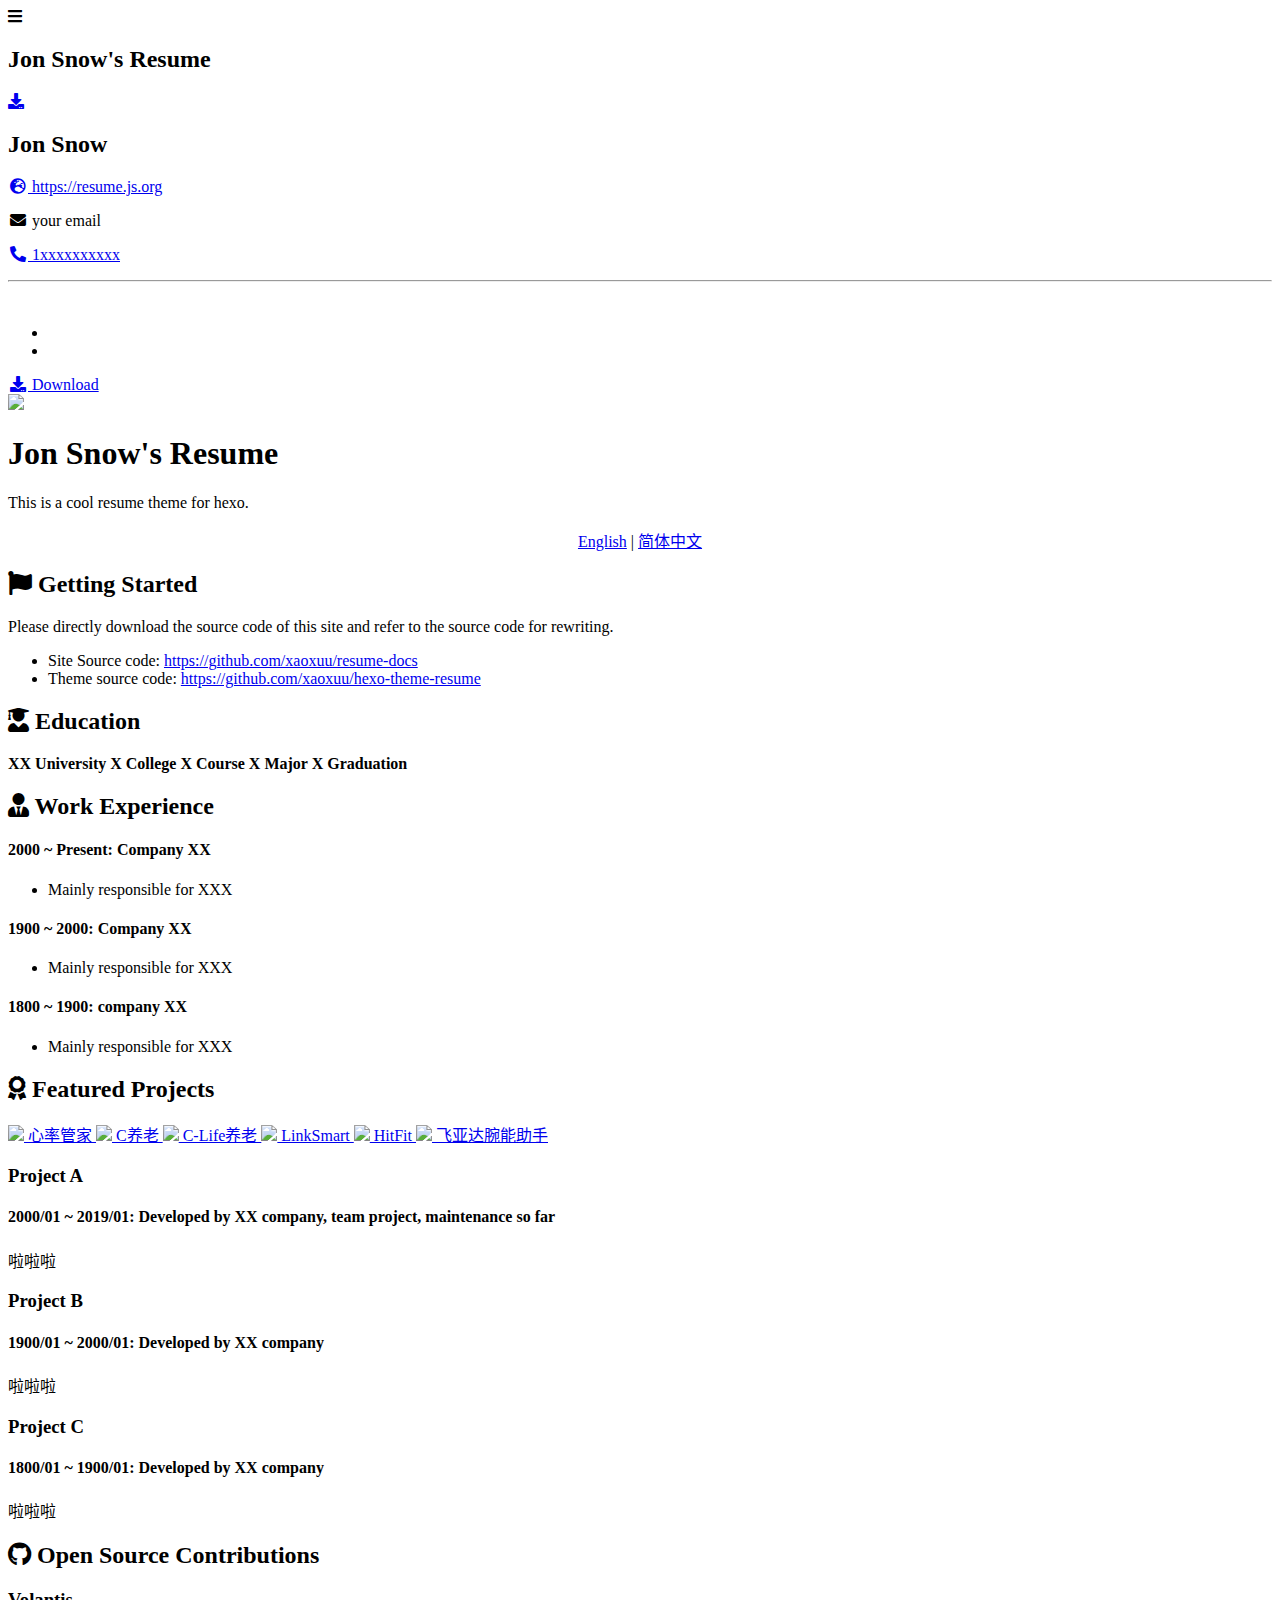
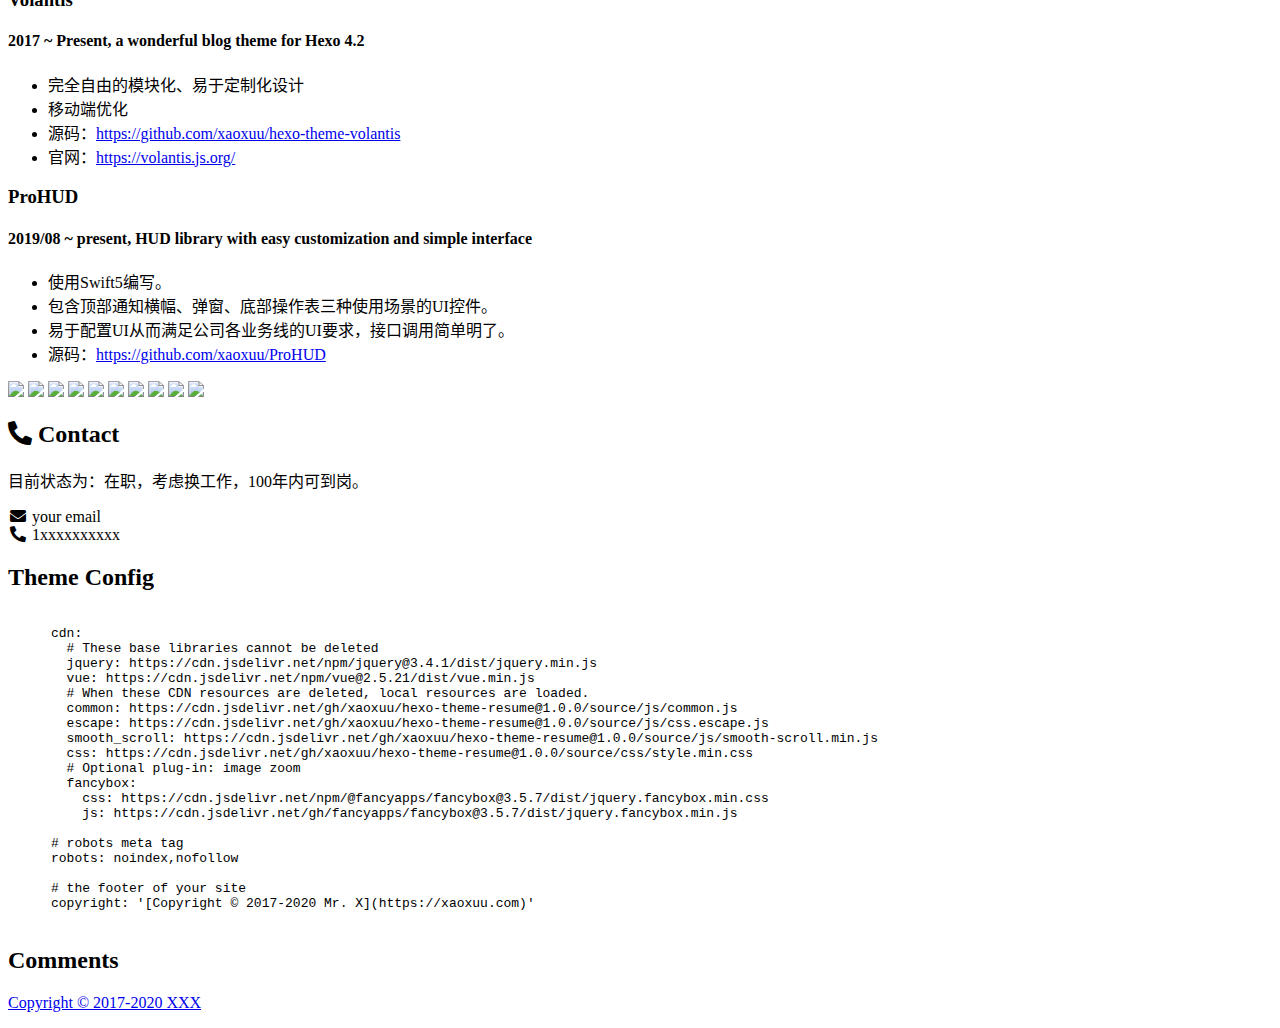
==== commit 67070cb3: "update pages" ====
--- a/index.html
+++ b/index.html
@@ -1,2 +1,2 @@
-<!DOCTYPE html><html lang="zh-CN"><head><meta charset="utf-8"><meta name="robots" content="index,follow"><meta name="renderer" content="webkit"><meta name="force-rendering" content="webkit"><meta http-equiv="X-UA-Compatible" content="IE=Edge,chrome=1"><meta name="HandheldFriendly" content="True"><meta name="apple-mobile-web-app-capable" content="yes"><meta name="viewport" content="width=device-width,initial-scale=1,maximum-scale=1,user-scalable=no"><title>Jon Snow's Resume</title><meta name="keywords" content="Resume,Hexo,Resume Theme"><meta name="description" content="This is a cool resume theme for hexo."><meta name="theme-color" content="#FFFFFF"><meta name="msapplication-TileColor" content="#1BC3FB"><meta name="msapplication-config" content="https://cdn.jsdelivr.net/gh/xaoxuu/cdn-assets/favicon/browserconfig.xml"><link rel="shortcut icon" type="image/x-icon" href="https://cdn.jsdelivr.net/gh/xaoxuu/cdn-assets/favicon/favicon.ico"><link rel="icon" type="image/x-icon" sizes="32x32" href="https://cdn.jsdelivr.net/gh/xaoxuu/cdn-assets/favicon/favicon-32x32.png"><link rel="apple-touch-icon" type="image/png" sizes="180x180" href="https://cdn.jsdelivr.net/gh/xaoxuu/cdn-assets/favicon/apple-touch-icon.png"><link rel="mask-icon" color="#1BC3FB" href="https://cdn.jsdelivr.net/gh/xaoxuu/cdn-assets/favicon/safari-pinned-tab.svg"><link rel="manifest" href="https://cdn.jsdelivr.net/gh/xaoxuu/cdn-assets/favicon/site.webmanifest"><link rel="stylesheet" href="https://cdn.jsdelivr.net/npm/@fortawesome/fontawesome-free@5.12.1/css/all.min.css"><link rel="stylesheet" href="https://cdn.jsdelivr.net/npm/@fancyapps/fancybox@3.5/dist/jquery.fancybox.min.css"><link rel="stylesheet" href="/css/page.css"><meta name="generator" content="Hexo 5.3.0"></head><body class="docs"><div id="mobile-bar"><a class="menu-button fas fa-bars"></a><h2 class="nav-title">Jon Snow's Resume</h2><a class="menu-button right fas fa-download" target="_blank" rel="external nofollow noopener noreferrer" href="https://github.com/xaoxuu/resume-docs"></a></div><script src="https://cdn.jsdelivr.net/npm/vue@2.6/dist/vue.min.js"></script><script>Vue.config.productionTip=!1,window.PAGE_TYPE="resume"</script><div id="main" class="fix-sidebar"><div class="sidebar"><div class="sidebar-inner"><header class="header"><h2>Jon Snow</h2><div class="meta"><p><a href="https://resume.js.org"><i class="fas fa-globe-europe fa-fw"></i>&nbsp;https://resume.js.org</a></p><p><a><i class="fas fa-envelope fa-fw"></i>&nbsp;your email</a></p><p><a href="tel:10086" rel="external nofollow noopener noreferrer" target="_blank"><i class="fas fa-phone-alt fa-fw"></i>&nbsp;1xxxxxxxxxx</a></p></div><hr><br></header><div class="list"><ul class="menu-root"><li><a href="/index.html" class="sidebar-link current"></a></li><li><a href="/zh-cn/index.html" class="sidebar-link current"></a></li></ul></div><div class="footer"><a class="button" target="_blank" rel="external nofollow noopener noreferrer" href="https://github.com/xaoxuu/resume-docs"><i class="fas fa-download fa-fw"></i> Download</a></div></div></div><div class="content with-sidebar"><div class="resume-header"><div class="avatar"><img no-lazy class="avatar" src="https://cdn.jsdelivr.net/gh/xaoxuu/cdn-assets/avatar/avatar.png"></div><h1 class="resume-title">Jon Snow's Resume</h1><p class="description">This is a cool resume theme for hexo.</p></div><center><a href="/">English</a> | <a href="/zh-cn/">简体中文</a></center><h2 id="Getting-Started"><a href="#Getting-Started" class="headerlink" title=" Getting Started"></a><i class="fas fa-flag"></i> Getting Started</h2><p>Please directly download the source code of this site and refer to the source code for rewriting.</p><ul><li>Site Source code: <a target="_blank" rel="external nofollow noopener noreferrer" href="https://github.com/xaoxuu/resume-docs">https://github.com/xaoxuu/resume-docs</a></li><li>Theme source code: <a target="_blank" rel="external nofollow noopener noreferrer" href="https://github.com/xaoxuu/hexo-theme-resume">https://github.com/xaoxuu/hexo-theme-resume</a></li></ul><h2 id="Education"><a href="#Education" class="headerlink" title=" Education"></a><i class="fas fa-user-graduate"></i> Education</h2><p><strong>XX University X College X Course X Major X Graduation</strong></p><h2 id="Work-Experience"><a href="#Work-Experience" class="headerlink" title=" Work Experience"></a><i class="fas fa-user-tie"></i> Work Experience</h2><h4 id="2000-Present-Company-XX"><a href="#2000-Present-Company-XX" class="headerlink" title="2000 ~ Present: Company XX"></a>2000 ~ Present: Company XX</h4><ul><li>Mainly responsible for XXX</li></ul><h4 id="1900-2000-Company-XX"><a href="#1900-2000-Company-XX" class="headerlink" title="1900 ~ 2000: Company XX"></a>1900 ~ 2000: Company XX</h4><ul><li>Mainly responsible for XXX</li></ul><h4 id="1800-1900-company-XX"><a href="#1800-1900-company-XX" class="headerlink" title="1800 ~ 1900: company XX"></a>1800 ~ 1900: company XX</h4><ul><li>Mainly responsible for XXX</li></ul><h2 id="Featured-Projects"><a href="#Featured-Projects" class="headerlink" title=" Featured Projects"></a><i class="fas fa-award"></i> Featured Projects</h2><btns rounded><a target="_blank" rel="external nofollow noopener noreferrer" href="https://apps.apple.com/cn/app/heart-mate-pro-hrm-utility/id1463348922?ls=1"><img src="https://img.vim-cn.com/92/d570170f4f12e1ee829ca0e85a7dffeb77343a.svg" data-original="https://cdn.jsdelivr.net/gh/xaoxuu/cdn-assets/proj/heartmate/icon.png"> 心率管家 </a><a target="_blank" rel="external nofollow noopener noreferrer" href="https://apps.apple.com/cn/app/c%E5%85%BB%E8%80%81/id1458315594"><img src="https://img.vim-cn.com/92/d570170f4f12e1ee829ca0e85a7dffeb77343a.svg" data-original="https://cdn.jsdelivr.net/gh/xaoxuu/cdn-assets/proj/het-cyanglao/icon.png"> C养老 </a><a target="_blank" rel="external nofollow noopener noreferrer" href="https://apps.apple.com/cn/app/c-life%E5%85%BB%E8%80%81/id1393937890"><img src="https://img.vim-cn.com/92/d570170f4f12e1ee829ca0e85a7dffeb77343a.svg" data-original="https://cdn.jsdelivr.net/gh/xaoxuu/cdn-assets/proj/het-clife/icon.png"> C-Life养老 </a><a target="_blank" rel="external nofollow noopener noreferrer" href="https://apps.apple.com/cn/app/linksmart/id1109303355"><img src="https://img.vim-cn.com/92/d570170f4f12e1ee829ca0e85a7dffeb77343a.svg" data-original="https://cdn.jsdelivr.net/gh/xaoxuu/cdn-assets/proj/ht-linksmart/icon.png"> LinkSmart </a><a target="_blank" rel="external nofollow noopener noreferrer" href="https://apps.apple.com/cn/app/hitfit/id1207738581"><img src="https://img.vim-cn.com/92/d570170f4f12e1ee829ca0e85a7dffeb77343a.svg" data-original="https://cdn.jsdelivr.net/gh/xaoxuu/cdn-assets/proj/ht-hitfit/icon.png"> HitFit </a><a target="_blank" rel="external nofollow noopener noreferrer" href="https://apps.apple.com/cn/app/%E8%85%95%E8%83%BD%E5%8A%A9%E6%89%8B/id1138242219"><img src="https://img.vim-cn.com/92/d570170f4f12e1ee829ca0e85a7dffeb77343a.svg" data-original="https://cdn.jsdelivr.net/gh/xaoxuu/cdn-assets/proj/ht-fiyta/icon.png"> 飞亚达腕能助手</a></btns><br><h3 id="Project-A"><a href="#Project-A" class="headerlink" title="Project A"></a>Project A</h3><h4 id="2000-01-2019-01-Developed-by-XX-company-team-project-maintenance-so-far"><a href="#2000-01-2019-01-Developed-by-XX-company-team-project-maintenance-so-far" class="headerlink" title="2000/01 ~ 2019/01: Developed by XX company, team project, maintenance so far"></a>2000/01 ~ 2019/01: Developed by XX company, team project, maintenance so far</h4><p>啦啦啦</p><h3 id="Project-B"><a href="#Project-B" class="headerlink" title="Project B"></a>Project B</h3><h4 id="1900-01-2000-01-Developed-by-XX-company"><a href="#1900-01-2000-01-Developed-by-XX-company" class="headerlink" title="1900/01 ~ 2000/01: Developed by XX company"></a>1900/01 ~ 2000/01: Developed by XX company</h4><p>啦啦啦</p><h3 id="Project-C"><a href="#Project-C" class="headerlink" title="Project C"></a>Project C</h3><h4 id="1800-01-1900-01-Developed-by-XX-company"><a href="#1800-01-1900-01-Developed-by-XX-company" class="headerlink" title="1800/01 ~ 1900/01: Developed by XX company"></a>1800/01 ~ 1900/01: Developed by XX company</h4><p>啦啦啦</p><h2 id="Open-Source-Contributions"><a href="#Open-Source-Contributions" class="headerlink" title=" Open Source Contributions"></a><i class="fab fa-github"></i> Open Source Contributions</h2><h3 id="Volantis"><a href="#Volantis" class="headerlink" title="Volantis"></a>Volantis</h3><h4 id="2017-Present-a-wonderful-blog-theme-for-Hexo-4-2"><a href="#2017-Present-a-wonderful-blog-theme-for-Hexo-4-2" class="headerlink" title="2017 ~ Present, a wonderful blog theme for Hexo 4.2"></a>2017 ~ Present, a wonderful blog theme for Hexo 4.2</h4><ul><li>完全自由的模块化、易于定制化设计</li><li>移动端优化</li><li>源码：<a target="_blank" rel="external nofollow noopener noreferrer" href="https://github.com/xaoxuu/hexo-theme-volantis">https://github.com/xaoxuu/hexo-theme-volantis</a></li><li>官网：<a target="_blank" rel="external nofollow noopener noreferrer" href="https://volantis.js.org/">https://volantis.js.org/</a></li></ul><h3 id="ProHUD"><a href="#ProHUD" class="headerlink" title="ProHUD"></a>ProHUD</h3><h4 id="2019-08-present-HUD-library-with-easy-customization-and-simple-interface"><a href="#2019-08-present-HUD-library-with-easy-customization-and-simple-interface" class="headerlink" title="2019/08 ~ present, HUD library with easy customization and simple interface"></a>2019/08 ~ present, HUD library with easy customization and simple interface</h4><ul><li>使用Swift5编写。</li><li>包含顶部通知横幅、弹窗、底部操作表三种使用场景的UI控件。</li><li>易于配置UI从而满足公司各业务线的UI要求，接口调用简单明了。</li><li>源码：<a target="_blank" rel="external nofollow noopener noreferrer" href="https://github.com/xaoxuu/ProHUD">https://github.com/xaoxuu/ProHUD</a></li></ul><fancybox><img src="https://img.vim-cn.com/92/d570170f4f12e1ee829ca0e85a7dffeb77343a.svg" data-original="https://cdn.jsdelivr.net/gh/xaoxuu/cdn-assets/proj/prohud/screenshot01.png"> <img src="https://img.vim-cn.com/92/d570170f4f12e1ee829ca0e85a7dffeb77343a.svg" data-original="https://cdn.jsdelivr.net/gh/xaoxuu/cdn-assets/proj/prohud/screenshot02.png"> <img src="https://img.vim-cn.com/92/d570170f4f12e1ee829ca0e85a7dffeb77343a.svg" data-original="https://cdn.jsdelivr.net/gh/xaoxuu/cdn-assets/proj/prohud/screenshot03.png"> <img src="https://img.vim-cn.com/92/d570170f4f12e1ee829ca0e85a7dffeb77343a.svg" data-original="https://cdn.jsdelivr.net/gh/xaoxuu/cdn-assets/proj/prohud/screenshot04.png"> <img src="https://img.vim-cn.com/92/d570170f4f12e1ee829ca0e85a7dffeb77343a.svg" data-original="https://cdn.jsdelivr.net/gh/xaoxuu/cdn-assets/proj/prohud/screenshot05.png"> <img src="https://img.vim-cn.com/92/d570170f4f12e1ee829ca0e85a7dffeb77343a.svg" data-original="https://cdn.jsdelivr.net/gh/xaoxuu/cdn-assets/proj/prohud/screenshot06.png"> <img src="https://img.vim-cn.com/92/d570170f4f12e1ee829ca0e85a7dffeb77343a.svg" data-original="https://cdn.jsdelivr.net/gh/xaoxuu/cdn-assets/proj/prohud/screenshot07.png"> <img src="https://img.vim-cn.com/92/d570170f4f12e1ee829ca0e85a7dffeb77343a.svg" data-original="https://cdn.jsdelivr.net/gh/xaoxuu/cdn-assets/proj/prohud/screenshot08.png"> <img src="https://img.vim-cn.com/92/d570170f4f12e1ee829ca0e85a7dffeb77343a.svg" data-original="https://cdn.jsdelivr.net/gh/xaoxuu/cdn-assets/proj/prohud/screenshot09.png"> <img src="https://img.vim-cn.com/92/d570170f4f12e1ee829ca0e85a7dffeb77343a.svg" data-original="https://cdn.jsdelivr.net/gh/xaoxuu/cdn-assets/proj/prohud/screenshot10.png"></fancybox><h2 id="Contact"><a href="#Contact" class="headerlink" title=" Contact"></a><i class="fas fa-phone-alt"></i> Contact</h2><p>目前状态为：在职，考虑换工作，100年内可到岗。</p><p><i class="fas fa-envelope fa-fw"></i> your email<br><i class="fas fa-phone-alt fa-fw"></i> 1xxxxxxxxxx</p><h2 id="Theme-Config"><a href="#Theme-Config" class="headerlink" title="Theme Config"></a>Theme Config</h2><figure class="highlight yaml"><table><tr><td class="code"><pre><span class="line"><span class="attr">cdn:</span></span><br><span class="line">  <span class="comment"># These base libraries cannot be deleted</span></span><br><span class="line">  <span class="attr">jquery:</span> <span class="string">https://cdn.jsdelivr.net/npm/jquery@3.4.1/dist/jquery.min.js</span></span><br><span class="line">  <span class="attr">vue:</span> <span class="string">https://cdn.jsdelivr.net/npm/vue@2.5.21/dist/vue.min.js</span></span><br><span class="line">  <span class="comment"># When these CDN resources are deleted, local resources are loaded.</span></span><br><span class="line">  <span class="attr">common:</span> <span class="string">https://cdn.jsdelivr.net/gh/xaoxuu/hexo-theme-resume@1.0.0/source/js/common.js</span></span><br><span class="line">  <span class="attr">escape:</span> <span class="string">https://cdn.jsdelivr.net/gh/xaoxuu/hexo-theme-resume@1.0.0/source/js/css.escape.js</span></span><br><span class="line">  <span class="attr">smooth_scroll:</span> <span class="string">https://cdn.jsdelivr.net/gh/xaoxuu/hexo-theme-resume@1.0.0/source/js/smooth-scroll.min.js</span></span><br><span class="line">  <span class="attr">css:</span> <span class="string">https://cdn.jsdelivr.net/gh/xaoxuu/hexo-theme-resume@1.0.0/source/css/style.min.css</span></span><br><span class="line">  <span class="comment"># Optional plug-in: image zoom</span></span><br><span class="line">  <span class="attr">fancybox:</span></span><br><span class="line">    <span class="attr">css:</span> <span class="string">https://cdn.jsdelivr.net/npm/@fancyapps/fancybox@3.5.7/dist/jquery.fancybox.min.css</span></span><br><span class="line">    <span class="attr">js:</span> <span class="string">https://cdn.jsdelivr.net/gh/fancyapps/fancybox@3.5.7/dist/jquery.fancybox.min.js</span></span><br><span class="line"></span><br><span class="line"><span class="comment"># robots meta tag</span></span><br><span class="line"><span class="attr">robots:</span> <span class="string">noindex,nofollow</span></span><br><span class="line"></span><br><span class="line"><span class="comment"># the footer of your site</span></span><br><span class="line"><span class="attr">copyright:</span> <span class="string">&#x27;[Copyright © 2017-2020 Mr. X](https://xaoxuu.com)&#x27;</span></span><br></pre></td></tr></table></figure><h2 id="Comments"><a href="#Comments" class="headerlink" title="Comments"></a>Comments</h2><script src="https://utteranc.es/client.js" repo="xaoxuu/hexo-theme-resume" issue-number="17" theme="github-light" crossorigin="anonymous" async></script></div></div><script src="https://cdn.jsdelivr.net/gh/xaoxuu/hexo-theme-resume@1.0.0/source/js/smooth-scroll.min.js"></script><footer id="footer"><p></p><p><a href="/">Copyright © 2017-2020 XXX</a></p><p></p></footer><script src="https://cdn.jsdelivr.net/npm/jquery@3.5/dist/jquery.min.js"></script><script src="https://cdn.jsdelivr.net/gh/xaoxuu/hexo-theme-resume@1.0.0/source/js/common.js"></script><script src="https://cdn.jsdelivr.net/gh/xaoxuu/hexo-theme-resume@1.0.0/source/js/css.escape.js"></script><script src="https://cdn.jsdelivr.net/gh/fancyapps/fancybox@3.5/dist/jquery.fancybox.min.js"></script><script>let LAZY_LOAD_IMAGE="[object Object]";$("body").find("fancybox").find("img").each(function(){var t=document.createElement("a");$(t).attr("data-fancybox","gallery"),$(t).attr("href",$(this).attr("src")),LAZY_LOAD_IMAGE&&$(t).attr("href",$(this).attr("data-original")),$(this).wrap(t)})</script><script>window.imageLazyLoadSetting={isSPA:!1,processImages:null}</script><script>window.addEventListener("load",function(){var t=/\.(gif|jpg|jpeg|tiff|png)$/i,r=/^data:image\/[a-z]+;base64,/;Array.prototype.slice.call(document.querySelectorAll("img[data-original]")).forEach(function(a){var e=a.parentNode;"A"===e.tagName&&(e.href.match(t)||e.href.match(r))&&(e.href=a.dataset.original)})})</script><script>!function(n){n.imageLazyLoadSetting.processImages=i;var e=n.imageLazyLoadSetting.isSPA,r=Array.prototype.slice.call(document.querySelectorAll("img[data-original]"));function i(){e&&(r=Array.prototype.slice.call(document.querySelectorAll("img[data-original]")));for(var t,a=0;a<r.length;a++)0<=(t=(t=r[a]).getBoundingClientRect()).bottom&&0<=t.left&&t.top<=(n.innerHeight||document.documentElement.clientHeight)&&function(){var e=r[a],t=e,n=function(){r=r.filter(function(t){return e!==t})},i=new Image,o=t.getAttribute("data-original");i.onload=function(){t.src=o,n()},i.src=o}()}i(),n.addEventListener("scroll",function(){var t=i,e=n;clearTimeout(t.tId),t.tId=setTimeout(function(){t.call(e)},500)})}(this)</script><script>'use strict';'serviceWorker'in navigator&&navigator.serviceWorker.register('service-worker.js').then(function(a){a.onupdatefound=function(){var b=a.installing;b.onstatechange=function(){switch(b.state){case'installed':navigator.serviceWorker.controller?console.log('New or updated content is available.'):console.log('Content is now available offline!');break;case'redundant':console.error('The installing service worker became redundant.');}}}}).catch(function(a){console.error('Error during service worker registration:',a)});
+<!DOCTYPE html><html lang="zh-CN"><head><meta charset="utf-8"><meta name="robots" content="index,follow"><meta name="renderer" content="webkit"><meta name="force-rendering" content="webkit"><meta http-equiv="X-UA-Compatible" content="IE=Edge,chrome=1"><meta name="HandheldFriendly" content="True"><meta name="apple-mobile-web-app-capable" content="yes"><meta name="viewport" content="width=device-width,initial-scale=1,maximum-scale=1,user-scalable=no"><title>Jon Snow's Resume</title><meta name="keywords" content="Resume,Hexo,Resume Theme"><meta name="description" content="This is a cool resume theme for hexo."><meta name="theme-color" content="#FFFFFF"><meta name="msapplication-TileColor" content="#1BC3FB"><meta name="msapplication-config" content="https://cdn.jsdelivr.net/gh/xaoxuu/cdn-assets/favicon/browserconfig.xml"><link rel="shortcut icon" type="image/x-icon" href="https://cdn.jsdelivr.net/gh/xaoxuu/cdn-assets/favicon/favicon.ico"><link rel="icon" type="image/x-icon" sizes="32x32" href="https://cdn.jsdelivr.net/gh/xaoxuu/cdn-assets/favicon/favicon-32x32.png"><link rel="apple-touch-icon" type="image/png" sizes="180x180" href="https://cdn.jsdelivr.net/gh/xaoxuu/cdn-assets/favicon/apple-touch-icon.png"><link rel="mask-icon" color="#1BC3FB" href="https://cdn.jsdelivr.net/gh/xaoxuu/cdn-assets/favicon/safari-pinned-tab.svg"><link rel="manifest" href="https://cdn.jsdelivr.net/gh/xaoxuu/cdn-assets/favicon/site.webmanifest"><link rel="stylesheet" href="https://cdn.jsdelivr.net/npm/@fortawesome/fontawesome-free@5.12.1/css/all.min.css"><link rel="stylesheet" href="https://cdn.jsdelivr.net/npm/@fancyapps/fancybox@3.5/dist/jquery.fancybox.min.css"><link rel="stylesheet" href="/wyt-resume.github.io/css/page.css"><meta name="generator" content="Hexo 5.3.0"></head><body class="docs"><div id="mobile-bar"><a class="menu-button fas fa-bars"></a><h2 class="nav-title">Jon Snow's Resume</h2><a class="menu-button right fas fa-download" target="_blank" rel="external nofollow noopener noreferrer" href="https://github.com/xaoxuu/resume-docs"></a></div><script src="https://cdn.jsdelivr.net/npm/vue@2.6/dist/vue.min.js"></script><script>Vue.config.productionTip=!1,window.PAGE_TYPE="resume"</script><div id="main" class="fix-sidebar"><div class="sidebar"><div class="sidebar-inner"><header class="header"><h2>Jon Snow</h2><div class="meta"><p><a target="_blank" rel="external nofollow noopener noreferrer" href="https://resume.js.org"><i class="fas fa-globe-europe fa-fw"></i>&nbsp;https://resume.js.org</a></p><p><a><i class="fas fa-envelope fa-fw"></i>&nbsp;your email</a></p><p><a href="tel:10086" rel="external nofollow noopener noreferrer" target="_blank"><i class="fas fa-phone-alt fa-fw"></i>&nbsp;1xxxxxxxxxx</a></p></div><hr><br></header><div class="list"><ul class="menu-root"><li><a href="/wyt-resume.github.io/index.html" class="sidebar-link current"></a></li><li><a href="/wyt-resume.github.io/zh-cn/index.html" class="sidebar-link current"></a></li></ul></div><div class="footer"><a class="button" target="_blank" rel="external nofollow noopener noreferrer" href="https://github.com/xaoxuu/resume-docs"><i class="fas fa-download fa-fw"></i> Download</a></div></div></div><div class="content with-sidebar"><div class="resume-header"><div class="avatar"><img no-lazy class="avatar" src="https://cdn.jsdelivr.net/gh/xaoxuu/cdn-assets/avatar/avatar.png"></div><h1 class="resume-title">Jon Snow's Resume</h1><p class="description">This is a cool resume theme for hexo.</p></div><center><a href="/">English</a> | <a href="/zh-cn/">简体中文</a></center><h2 id="Getting-Started"><a href="#Getting-Started" class="headerlink" title=" Getting Started"></a><i class="fas fa-flag"></i> Getting Started</h2><p>Please directly download the source code of this site and refer to the source code for rewriting.</p><ul><li>Site Source code: <a target="_blank" rel="external nofollow noopener noreferrer" href="https://github.com/xaoxuu/resume-docs">https://github.com/xaoxuu/resume-docs</a></li><li>Theme source code: <a target="_blank" rel="external nofollow noopener noreferrer" href="https://github.com/xaoxuu/hexo-theme-resume">https://github.com/xaoxuu/hexo-theme-resume</a></li></ul><h2 id="Education"><a href="#Education" class="headerlink" title=" Education"></a><i class="fas fa-user-graduate"></i> Education</h2><p><strong>XX University X College X Course X Major X Graduation</strong></p><h2 id="Work-Experience"><a href="#Work-Experience" class="headerlink" title=" Work Experience"></a><i class="fas fa-user-tie"></i> Work Experience</h2><h4 id="2000-Present-Company-XX"><a href="#2000-Present-Company-XX" class="headerlink" title="2000 ~ Present: Company XX"></a>2000 ~ Present: Company XX</h4><ul><li>Mainly responsible for XXX</li></ul><h4 id="1900-2000-Company-XX"><a href="#1900-2000-Company-XX" class="headerlink" title="1900 ~ 2000: Company XX"></a>1900 ~ 2000: Company XX</h4><ul><li>Mainly responsible for XXX</li></ul><h4 id="1800-1900-company-XX"><a href="#1800-1900-company-XX" class="headerlink" title="1800 ~ 1900: company XX"></a>1800 ~ 1900: company XX</h4><ul><li>Mainly responsible for XXX</li></ul><h2 id="Featured-Projects"><a href="#Featured-Projects" class="headerlink" title=" Featured Projects"></a><i class="fas fa-award"></i> Featured Projects</h2><btns rounded><a target="_blank" rel="external nofollow noopener noreferrer" href="https://apps.apple.com/cn/app/heart-mate-pro-hrm-utility/id1463348922?ls=1"><img src="https://cdn.jsdelivr.net/gh/xaoxuu/cdn-assets/proj/heartmate/icon.png"> 心率管家 </a><a target="_blank" rel="external nofollow noopener noreferrer" href="https://apps.apple.com/cn/app/c%E5%85%BB%E8%80%81/id1458315594"><img src="https://cdn.jsdelivr.net/gh/xaoxuu/cdn-assets/proj/het-cyanglao/icon.png"> C养老 </a><a target="_blank" rel="external nofollow noopener noreferrer" href="https://apps.apple.com/cn/app/c-life%E5%85%BB%E8%80%81/id1393937890"><img src="https://cdn.jsdelivr.net/gh/xaoxuu/cdn-assets/proj/het-clife/icon.png"> C-Life养老 </a><a target="_blank" rel="external nofollow noopener noreferrer" href="https://apps.apple.com/cn/app/linksmart/id1109303355"><img src="https://cdn.jsdelivr.net/gh/xaoxuu/cdn-assets/proj/ht-linksmart/icon.png"> LinkSmart </a><a target="_blank" rel="external nofollow noopener noreferrer" href="https://apps.apple.com/cn/app/hitfit/id1207738581"><img src="https://cdn.jsdelivr.net/gh/xaoxuu/cdn-assets/proj/ht-hitfit/icon.png"> HitFit </a><a target="_blank" rel="external nofollow noopener noreferrer" href="https://apps.apple.com/cn/app/%E8%85%95%E8%83%BD%E5%8A%A9%E6%89%8B/id1138242219"><img src="https://cdn.jsdelivr.net/gh/xaoxuu/cdn-assets/proj/ht-fiyta/icon.png"> 飞亚达腕能助手</a></btns><br><h3 id="Project-A"><a href="#Project-A" class="headerlink" title="Project A"></a>Project A</h3><h4 id="2000-01-2019-01-Developed-by-XX-company-team-project-maintenance-so-far"><a href="#2000-01-2019-01-Developed-by-XX-company-team-project-maintenance-so-far" class="headerlink" title="2000/01 ~ 2019/01: Developed by XX company, team project, maintenance so far"></a>2000/01 ~ 2019/01: Developed by XX company, team project, maintenance so far</h4><p>啦啦啦</p><h3 id="Project-B"><a href="#Project-B" class="headerlink" title="Project B"></a>Project B</h3><h4 id="1900-01-2000-01-Developed-by-XX-company"><a href="#1900-01-2000-01-Developed-by-XX-company" class="headerlink" title="1900/01 ~ 2000/01: Developed by XX company"></a>1900/01 ~ 2000/01: Developed by XX company</h4><p>啦啦啦</p><h3 id="Project-C"><a href="#Project-C" class="headerlink" title="Project C"></a>Project C</h3><h4 id="1800-01-1900-01-Developed-by-XX-company"><a href="#1800-01-1900-01-Developed-by-XX-company" class="headerlink" title="1800/01 ~ 1900/01: Developed by XX company"></a>1800/01 ~ 1900/01: Developed by XX company</h4><p>啦啦啦</p><h2 id="Open-Source-Contributions"><a href="#Open-Source-Contributions" class="headerlink" title=" Open Source Contributions"></a><i class="fab fa-github"></i> Open Source Contributions</h2><h3 id="Volantis"><a href="#Volantis" class="headerlink" title="Volantis"></a>Volantis</h3><h4 id="2017-Present-a-wonderful-blog-theme-for-Hexo-4-2"><a href="#2017-Present-a-wonderful-blog-theme-for-Hexo-4-2" class="headerlink" title="2017 ~ Present, a wonderful blog theme for Hexo 4.2"></a>2017 ~ Present, a wonderful blog theme for Hexo 4.2</h4><ul><li>完全自由的模块化、易于定制化设计</li><li>移动端优化</li><li>源码：<a target="_blank" rel="external nofollow noopener noreferrer" href="https://github.com/xaoxuu/hexo-theme-volantis">https://github.com/xaoxuu/hexo-theme-volantis</a></li><li>官网：<a target="_blank" rel="external nofollow noopener noreferrer" href="https://volantis.js.org/">https://volantis.js.org/</a></li></ul><h3 id="ProHUD"><a href="#ProHUD" class="headerlink" title="ProHUD"></a>ProHUD</h3><h4 id="2019-08-present-HUD-library-with-easy-customization-and-simple-interface"><a href="#2019-08-present-HUD-library-with-easy-customization-and-simple-interface" class="headerlink" title="2019/08 ~ present, HUD library with easy customization and simple interface"></a>2019/08 ~ present, HUD library with easy customization and simple interface</h4><ul><li>使用Swift5编写。</li><li>包含顶部通知横幅、弹窗、底部操作表三种使用场景的UI控件。</li><li>易于配置UI从而满足公司各业务线的UI要求，接口调用简单明了。</li><li>源码：<a target="_blank" rel="external nofollow noopener noreferrer" href="https://github.com/xaoxuu/ProHUD">https://github.com/xaoxuu/ProHUD</a></li></ul><fancybox><img src="https://cdn.jsdelivr.net/gh/xaoxuu/cdn-assets/proj/prohud/screenshot01.png"> <img src="https://cdn.jsdelivr.net/gh/xaoxuu/cdn-assets/proj/prohud/screenshot02.png"> <img src="https://cdn.jsdelivr.net/gh/xaoxuu/cdn-assets/proj/prohud/screenshot03.png"> <img src="https://cdn.jsdelivr.net/gh/xaoxuu/cdn-assets/proj/prohud/screenshot04.png"> <img src="https://cdn.jsdelivr.net/gh/xaoxuu/cdn-assets/proj/prohud/screenshot05.png"> <img src="https://cdn.jsdelivr.net/gh/xaoxuu/cdn-assets/proj/prohud/screenshot06.png"> <img src="https://cdn.jsdelivr.net/gh/xaoxuu/cdn-assets/proj/prohud/screenshot07.png"> <img src="https://cdn.jsdelivr.net/gh/xaoxuu/cdn-assets/proj/prohud/screenshot08.png"> <img src="https://cdn.jsdelivr.net/gh/xaoxuu/cdn-assets/proj/prohud/screenshot09.png"> <img src="https://cdn.jsdelivr.net/gh/xaoxuu/cdn-assets/proj/prohud/screenshot10.png"></fancybox><h2 id="Contact"><a href="#Contact" class="headerlink" title=" Contact"></a><i class="fas fa-phone-alt"></i> Contact</h2><p>目前状态为：在职，考虑换工作，100年内可到岗。</p><p><i class="fas fa-envelope fa-fw"></i> your email<br><i class="fas fa-phone-alt fa-fw"></i> 1xxxxxxxxxx</p><h2 id="Theme-Config"><a href="#Theme-Config" class="headerlink" title="Theme Config"></a>Theme Config</h2><figure class="highlight yaml"><table><tr><td class="code"><pre><span class="line"><span class="attr">cdn:</span></span><br><span class="line">  <span class="comment"># These base libraries cannot be deleted</span></span><br><span class="line">  <span class="attr">jquery:</span> <span class="string">https://cdn.jsdelivr.net/npm/jquery@3.4.1/dist/jquery.min.js</span></span><br><span class="line">  <span class="attr">vue:</span> <span class="string">https://cdn.jsdelivr.net/npm/vue@2.5.21/dist/vue.min.js</span></span><br><span class="line">  <span class="comment"># When these CDN resources are deleted, local resources are loaded.</span></span><br><span class="line">  <span class="attr">common:</span> <span class="string">https://cdn.jsdelivr.net/gh/xaoxuu/hexo-theme-resume@1.0.0/source/js/common.js</span></span><br><span class="line">  <span class="attr">escape:</span> <span class="string">https://cdn.jsdelivr.net/gh/xaoxuu/hexo-theme-resume@1.0.0/source/js/css.escape.js</span></span><br><span class="line">  <span class="attr">smooth_scroll:</span> <span class="string">https://cdn.jsdelivr.net/gh/xaoxuu/hexo-theme-resume@1.0.0/source/js/smooth-scroll.min.js</span></span><br><span class="line">  <span class="attr">css:</span> <span class="string">https://cdn.jsdelivr.net/gh/xaoxuu/hexo-theme-resume@1.0.0/source/css/style.min.css</span></span><br><span class="line">  <span class="comment"># Optional plug-in: image zoom</span></span><br><span class="line">  <span class="attr">fancybox:</span></span><br><span class="line">    <span class="attr">css:</span> <span class="string">https://cdn.jsdelivr.net/npm/@fancyapps/fancybox@3.5.7/dist/jquery.fancybox.min.css</span></span><br><span class="line">    <span class="attr">js:</span> <span class="string">https://cdn.jsdelivr.net/gh/fancyapps/fancybox@3.5.7/dist/jquery.fancybox.min.js</span></span><br><span class="line"></span><br><span class="line"><span class="comment"># robots meta tag</span></span><br><span class="line"><span class="attr">robots:</span> <span class="string">noindex,nofollow</span></span><br><span class="line"></span><br><span class="line"><span class="comment"># the footer of your site</span></span><br><span class="line"><span class="attr">copyright:</span> <span class="string">&#x27;[Copyright © 2017-2020 Mr. X](https://xaoxuu.com)&#x27;</span></span><br></pre></td></tr></table></figure><h2 id="Comments"><a href="#Comments" class="headerlink" title="Comments"></a>Comments</h2><script src="https://utteranc.es/client.js" repo="xaoxuu/hexo-theme-resume" issue-number="17" theme="github-light" crossorigin="anonymous" async></script></div></div><script src="https://cdn.jsdelivr.net/gh/xaoxuu/hexo-theme-resume@1.0.0/source/js/smooth-scroll.min.js"></script><footer id="footer"><p></p><p><a href="/">Copyright © 2017-2020 XXX</a></p><p></p></footer><script src="https://cdn.jsdelivr.net/npm/jquery@3.5/dist/jquery.min.js"></script><script src="https://cdn.jsdelivr.net/gh/xaoxuu/hexo-theme-resume@1.0.0/source/js/common.js"></script><script src="https://cdn.jsdelivr.net/gh/xaoxuu/hexo-theme-resume@1.0.0/source/js/css.escape.js"></script><script src="https://cdn.jsdelivr.net/gh/fancyapps/fancybox@3.5/dist/jquery.fancybox.min.js"></script><script>let LAZY_LOAD_IMAGE="[object Object]";$("body").find("fancybox").find("img").each(function(){var t=document.createElement("a");$(t).attr("data-fancybox","gallery"),$(t).attr("href",$(this).attr("src")),LAZY_LOAD_IMAGE&&$(t).attr("href",$(this).attr("data-original")),$(this).wrap(t)})</script><script>'use strict';'serviceWorker'in navigator&&navigator.serviceWorker.register('service-worker.js').then(function(a){a.onupdatefound=function(){var b=a.installing;b.onstatechange=function(){switch(b.state){case'installed':navigator.serviceWorker.controller?console.log('New or updated content is available.'):console.log('Content is now available offline!');break;case'redundant':console.error('The installing service worker became redundant.');}}}}).catch(function(a){console.error('Error during service worker registration:',a)});
 </script></body></html>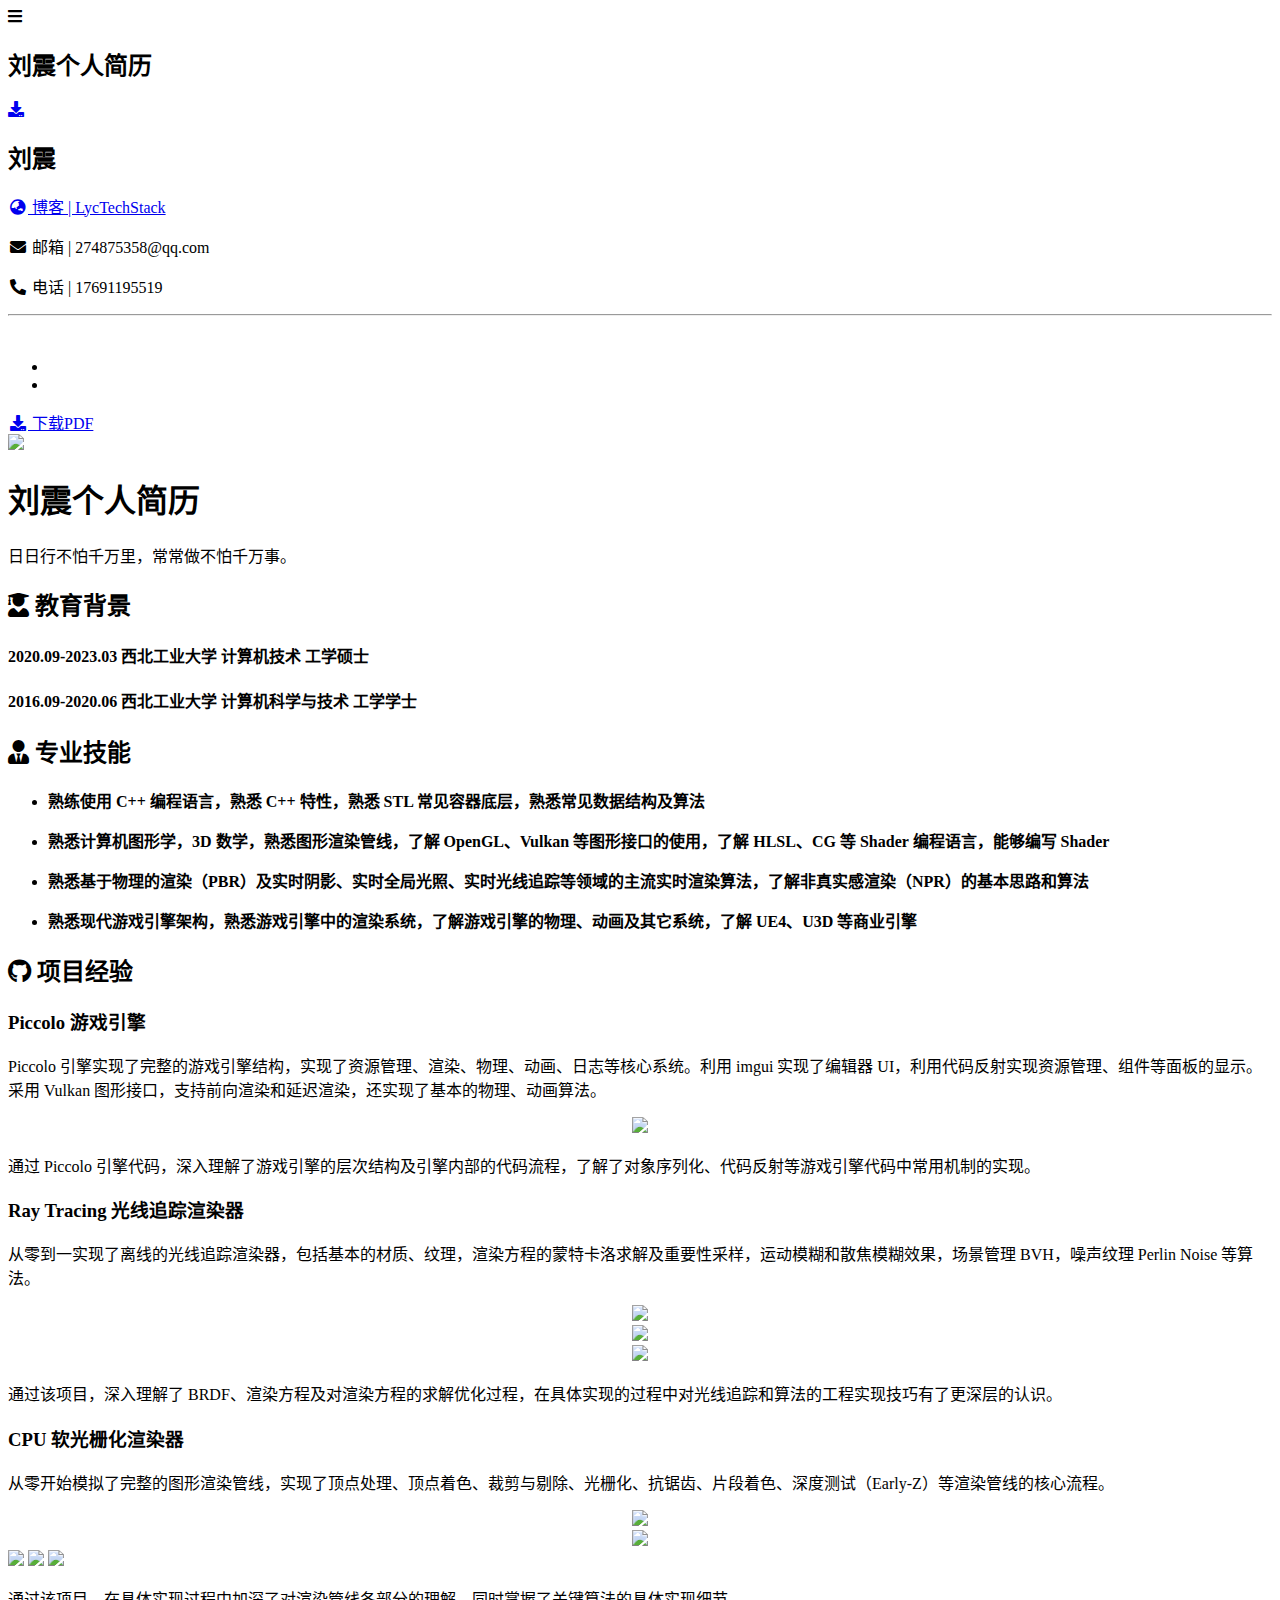
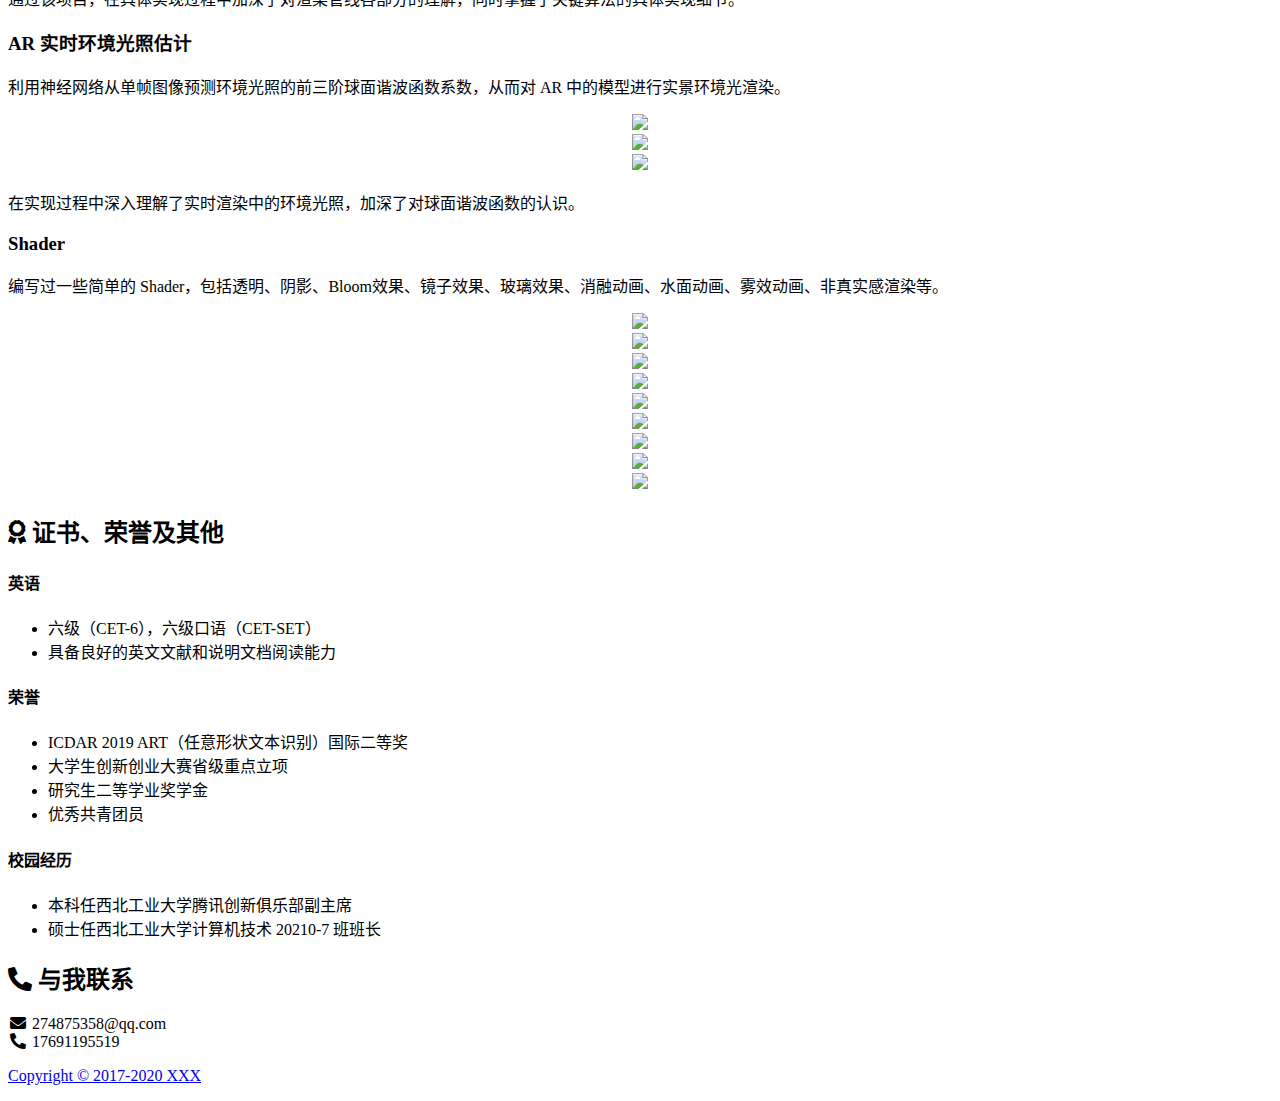
==== commit 3d9a4ca1: "update pages" ====
--- a/index.html
+++ b/index.html
@@ -1,2 +1,2 @@
-<!DOCTYPE html><html lang="zh-CN"><head><meta charset="utf-8"><meta name="robots" content="index,follow"><meta name="renderer" content="webkit"><meta name="force-rendering" content="webkit"><meta http-equiv="X-UA-Compatible" content="IE=Edge,chrome=1"><meta name="HandheldFriendly" content="True"><meta name="apple-mobile-web-app-capable" content="yes"><meta name="viewport" content="width=device-width,initial-scale=1,maximum-scale=1,user-scalable=no"><title>Jon Snow's Resume</title><meta name="keywords" content="Resume,Hexo,Resume Theme"><meta name="description" content="This is a cool resume theme for hexo."><meta name="theme-color" content="#FFFFFF"><meta name="msapplication-TileColor" content="#1BC3FB"><meta name="msapplication-config" content="https://cdn.jsdelivr.net/gh/xaoxuu/cdn-assets/favicon/browserconfig.xml"><link rel="shortcut icon" type="image/x-icon" href="https://cdn.jsdelivr.net/gh/xaoxuu/cdn-assets/favicon/favicon.ico"><link rel="icon" type="image/x-icon" sizes="32x32" href="https://cdn.jsdelivr.net/gh/xaoxuu/cdn-assets/favicon/favicon-32x32.png"><link rel="apple-touch-icon" type="image/png" sizes="180x180" href="https://cdn.jsdelivr.net/gh/xaoxuu/cdn-assets/favicon/apple-touch-icon.png"><link rel="mask-icon" color="#1BC3FB" href="https://cdn.jsdelivr.net/gh/xaoxuu/cdn-assets/favicon/safari-pinned-tab.svg"><link rel="manifest" href="https://cdn.jsdelivr.net/gh/xaoxuu/cdn-assets/favicon/site.webmanifest"><link rel="stylesheet" href="https://cdn.jsdelivr.net/npm/@fortawesome/fontawesome-free@5.12.1/css/all.min.css"><link rel="stylesheet" href="https://cdn.jsdelivr.net/npm/@fancyapps/fancybox@3.5/dist/jquery.fancybox.min.css"><link rel="stylesheet" href="/wyt-resume.github.io/css/page.css"><meta name="generator" content="Hexo 5.3.0"></head><body class="docs"><div id="mobile-bar"><a class="menu-button fas fa-bars"></a><h2 class="nav-title">Jon Snow's Resume</h2><a class="menu-button right fas fa-download" target="_blank" rel="external nofollow noopener noreferrer" href="https://github.com/xaoxuu/resume-docs"></a></div><script src="https://cdn.jsdelivr.net/npm/vue@2.6/dist/vue.min.js"></script><script>Vue.config.productionTip=!1,window.PAGE_TYPE="resume"</script><div id="main" class="fix-sidebar"><div class="sidebar"><div class="sidebar-inner"><header class="header"><h2>Jon Snow</h2><div class="meta"><p><a target="_blank" rel="external nofollow noopener noreferrer" href="https://resume.js.org"><i class="fas fa-globe-europe fa-fw"></i>&nbsp;https://resume.js.org</a></p><p><a><i class="fas fa-envelope fa-fw"></i>&nbsp;your email</a></p><p><a href="tel:10086" rel="external nofollow noopener noreferrer" target="_blank"><i class="fas fa-phone-alt fa-fw"></i>&nbsp;1xxxxxxxxxx</a></p></div><hr><br></header><div class="list"><ul class="menu-root"><li><a href="/wyt-resume.github.io/index.html" class="sidebar-link current"></a></li><li><a href="/wyt-resume.github.io/zh-cn/index.html" class="sidebar-link current"></a></li></ul></div><div class="footer"><a class="button" target="_blank" rel="external nofollow noopener noreferrer" href="https://github.com/xaoxuu/resume-docs"><i class="fas fa-download fa-fw"></i> Download</a></div></div></div><div class="content with-sidebar"><div class="resume-header"><div class="avatar"><img no-lazy class="avatar" src="https://cdn.jsdelivr.net/gh/xaoxuu/cdn-assets/avatar/avatar.png"></div><h1 class="resume-title">Jon Snow's Resume</h1><p class="description">This is a cool resume theme for hexo.</p></div><center><a href="/">English</a> | <a href="/zh-cn/">简体中文</a></center><h2 id="Getting-Started"><a href="#Getting-Started" class="headerlink" title=" Getting Started"></a><i class="fas fa-flag"></i> Getting Started</h2><p>Please directly download the source code of this site and refer to the source code for rewriting.</p><ul><li>Site Source code: <a target="_blank" rel="external nofollow noopener noreferrer" href="https://github.com/xaoxuu/resume-docs">https://github.com/xaoxuu/resume-docs</a></li><li>Theme source code: <a target="_blank" rel="external nofollow noopener noreferrer" href="https://github.com/xaoxuu/hexo-theme-resume">https://github.com/xaoxuu/hexo-theme-resume</a></li></ul><h2 id="Education"><a href="#Education" class="headerlink" title=" Education"></a><i class="fas fa-user-graduate"></i> Education</h2><p><strong>XX University X College X Course X Major X Graduation</strong></p><h2 id="Work-Experience"><a href="#Work-Experience" class="headerlink" title=" Work Experience"></a><i class="fas fa-user-tie"></i> Work Experience</h2><h4 id="2000-Present-Company-XX"><a href="#2000-Present-Company-XX" class="headerlink" title="2000 ~ Present: Company XX"></a>2000 ~ Present: Company XX</h4><ul><li>Mainly responsible for XXX</li></ul><h4 id="1900-2000-Company-XX"><a href="#1900-2000-Company-XX" class="headerlink" title="1900 ~ 2000: Company XX"></a>1900 ~ 2000: Company XX</h4><ul><li>Mainly responsible for XXX</li></ul><h4 id="1800-1900-company-XX"><a href="#1800-1900-company-XX" class="headerlink" title="1800 ~ 1900: company XX"></a>1800 ~ 1900: company XX</h4><ul><li>Mainly responsible for XXX</li></ul><h2 id="Featured-Projects"><a href="#Featured-Projects" class="headerlink" title=" Featured Projects"></a><i class="fas fa-award"></i> Featured Projects</h2><btns rounded><a target="_blank" rel="external nofollow noopener noreferrer" href="https://apps.apple.com/cn/app/heart-mate-pro-hrm-utility/id1463348922?ls=1"><img src="https://cdn.jsdelivr.net/gh/xaoxuu/cdn-assets/proj/heartmate/icon.png"> 心率管家 </a><a target="_blank" rel="external nofollow noopener noreferrer" href="https://apps.apple.com/cn/app/c%E5%85%BB%E8%80%81/id1458315594"><img src="https://cdn.jsdelivr.net/gh/xaoxuu/cdn-assets/proj/het-cyanglao/icon.png"> C养老 </a><a target="_blank" rel="external nofollow noopener noreferrer" href="https://apps.apple.com/cn/app/c-life%E5%85%BB%E8%80%81/id1393937890"><img src="https://cdn.jsdelivr.net/gh/xaoxuu/cdn-assets/proj/het-clife/icon.png"> C-Life养老 </a><a target="_blank" rel="external nofollow noopener noreferrer" href="https://apps.apple.com/cn/app/linksmart/id1109303355"><img src="https://cdn.jsdelivr.net/gh/xaoxuu/cdn-assets/proj/ht-linksmart/icon.png"> LinkSmart </a><a target="_blank" rel="external nofollow noopener noreferrer" href="https://apps.apple.com/cn/app/hitfit/id1207738581"><img src="https://cdn.jsdelivr.net/gh/xaoxuu/cdn-assets/proj/ht-hitfit/icon.png"> HitFit </a><a target="_blank" rel="external nofollow noopener noreferrer" href="https://apps.apple.com/cn/app/%E8%85%95%E8%83%BD%E5%8A%A9%E6%89%8B/id1138242219"><img src="https://cdn.jsdelivr.net/gh/xaoxuu/cdn-assets/proj/ht-fiyta/icon.png"> 飞亚达腕能助手</a></btns><br><h3 id="Project-A"><a href="#Project-A" class="headerlink" title="Project A"></a>Project A</h3><h4 id="2000-01-2019-01-Developed-by-XX-company-team-project-maintenance-so-far"><a href="#2000-01-2019-01-Developed-by-XX-company-team-project-maintenance-so-far" class="headerlink" title="2000/01 ~ 2019/01: Developed by XX company, team project, maintenance so far"></a>2000/01 ~ 2019/01: Developed by XX company, team project, maintenance so far</h4><p>啦啦啦</p><h3 id="Project-B"><a href="#Project-B" class="headerlink" title="Project B"></a>Project B</h3><h4 id="1900-01-2000-01-Developed-by-XX-company"><a href="#1900-01-2000-01-Developed-by-XX-company" class="headerlink" title="1900/01 ~ 2000/01: Developed by XX company"></a>1900/01 ~ 2000/01: Developed by XX company</h4><p>啦啦啦</p><h3 id="Project-C"><a href="#Project-C" class="headerlink" title="Project C"></a>Project C</h3><h4 id="1800-01-1900-01-Developed-by-XX-company"><a href="#1800-01-1900-01-Developed-by-XX-company" class="headerlink" title="1800/01 ~ 1900/01: Developed by XX company"></a>1800/01 ~ 1900/01: Developed by XX company</h4><p>啦啦啦</p><h2 id="Open-Source-Contributions"><a href="#Open-Source-Contributions" class="headerlink" title=" Open Source Contributions"></a><i class="fab fa-github"></i> Open Source Contributions</h2><h3 id="Volantis"><a href="#Volantis" class="headerlink" title="Volantis"></a>Volantis</h3><h4 id="2017-Present-a-wonderful-blog-theme-for-Hexo-4-2"><a href="#2017-Present-a-wonderful-blog-theme-for-Hexo-4-2" class="headerlink" title="2017 ~ Present, a wonderful blog theme for Hexo 4.2"></a>2017 ~ Present, a wonderful blog theme for Hexo 4.2</h4><ul><li>完全自由的模块化、易于定制化设计</li><li>移动端优化</li><li>源码：<a target="_blank" rel="external nofollow noopener noreferrer" href="https://github.com/xaoxuu/hexo-theme-volantis">https://github.com/xaoxuu/hexo-theme-volantis</a></li><li>官网：<a target="_blank" rel="external nofollow noopener noreferrer" href="https://volantis.js.org/">https://volantis.js.org/</a></li></ul><h3 id="ProHUD"><a href="#ProHUD" class="headerlink" title="ProHUD"></a>ProHUD</h3><h4 id="2019-08-present-HUD-library-with-easy-customization-and-simple-interface"><a href="#2019-08-present-HUD-library-with-easy-customization-and-simple-interface" class="headerlink" title="2019/08 ~ present, HUD library with easy customization and simple interface"></a>2019/08 ~ present, HUD library with easy customization and simple interface</h4><ul><li>使用Swift5编写。</li><li>包含顶部通知横幅、弹窗、底部操作表三种使用场景的UI控件。</li><li>易于配置UI从而满足公司各业务线的UI要求，接口调用简单明了。</li><li>源码：<a target="_blank" rel="external nofollow noopener noreferrer" href="https://github.com/xaoxuu/ProHUD">https://github.com/xaoxuu/ProHUD</a></li></ul><fancybox><img src="https://cdn.jsdelivr.net/gh/xaoxuu/cdn-assets/proj/prohud/screenshot01.png"> <img src="https://cdn.jsdelivr.net/gh/xaoxuu/cdn-assets/proj/prohud/screenshot02.png"> <img src="https://cdn.jsdelivr.net/gh/xaoxuu/cdn-assets/proj/prohud/screenshot03.png"> <img src="https://cdn.jsdelivr.net/gh/xaoxuu/cdn-assets/proj/prohud/screenshot04.png"> <img src="https://cdn.jsdelivr.net/gh/xaoxuu/cdn-assets/proj/prohud/screenshot05.png"> <img src="https://cdn.jsdelivr.net/gh/xaoxuu/cdn-assets/proj/prohud/screenshot06.png"> <img src="https://cdn.jsdelivr.net/gh/xaoxuu/cdn-assets/proj/prohud/screenshot07.png"> <img src="https://cdn.jsdelivr.net/gh/xaoxuu/cdn-assets/proj/prohud/screenshot08.png"> <img src="https://cdn.jsdelivr.net/gh/xaoxuu/cdn-assets/proj/prohud/screenshot09.png"> <img src="https://cdn.jsdelivr.net/gh/xaoxuu/cdn-assets/proj/prohud/screenshot10.png"></fancybox><h2 id="Contact"><a href="#Contact" class="headerlink" title=" Contact"></a><i class="fas fa-phone-alt"></i> Contact</h2><p>目前状态为：在职，考虑换工作，100年内可到岗。</p><p><i class="fas fa-envelope fa-fw"></i> your email<br><i class="fas fa-phone-alt fa-fw"></i> 1xxxxxxxxxx</p><h2 id="Theme-Config"><a href="#Theme-Config" class="headerlink" title="Theme Config"></a>Theme Config</h2><figure class="highlight yaml"><table><tr><td class="code"><pre><span class="line"><span class="attr">cdn:</span></span><br><span class="line">  <span class="comment"># These base libraries cannot be deleted</span></span><br><span class="line">  <span class="attr">jquery:</span> <span class="string">https://cdn.jsdelivr.net/npm/jquery@3.4.1/dist/jquery.min.js</span></span><br><span class="line">  <span class="attr">vue:</span> <span class="string">https://cdn.jsdelivr.net/npm/vue@2.5.21/dist/vue.min.js</span></span><br><span class="line">  <span class="comment"># When these CDN resources are deleted, local resources are loaded.</span></span><br><span class="line">  <span class="attr">common:</span> <span class="string">https://cdn.jsdelivr.net/gh/xaoxuu/hexo-theme-resume@1.0.0/source/js/common.js</span></span><br><span class="line">  <span class="attr">escape:</span> <span class="string">https://cdn.jsdelivr.net/gh/xaoxuu/hexo-theme-resume@1.0.0/source/js/css.escape.js</span></span><br><span class="line">  <span class="attr">smooth_scroll:</span> <span class="string">https://cdn.jsdelivr.net/gh/xaoxuu/hexo-theme-resume@1.0.0/source/js/smooth-scroll.min.js</span></span><br><span class="line">  <span class="attr">css:</span> <span class="string">https://cdn.jsdelivr.net/gh/xaoxuu/hexo-theme-resume@1.0.0/source/css/style.min.css</span></span><br><span class="line">  <span class="comment"># Optional plug-in: image zoom</span></span><br><span class="line">  <span class="attr">fancybox:</span></span><br><span class="line">    <span class="attr">css:</span> <span class="string">https://cdn.jsdelivr.net/npm/@fancyapps/fancybox@3.5.7/dist/jquery.fancybox.min.css</span></span><br><span class="line">    <span class="attr">js:</span> <span class="string">https://cdn.jsdelivr.net/gh/fancyapps/fancybox@3.5.7/dist/jquery.fancybox.min.js</span></span><br><span class="line"></span><br><span class="line"><span class="comment"># robots meta tag</span></span><br><span class="line"><span class="attr">robots:</span> <span class="string">noindex,nofollow</span></span><br><span class="line"></span><br><span class="line"><span class="comment"># the footer of your site</span></span><br><span class="line"><span class="attr">copyright:</span> <span class="string">&#x27;[Copyright © 2017-2020 Mr. X](https://xaoxuu.com)&#x27;</span></span><br></pre></td></tr></table></figure><h2 id="Comments"><a href="#Comments" class="headerlink" title="Comments"></a>Comments</h2><script src="https://utteranc.es/client.js" repo="xaoxuu/hexo-theme-resume" issue-number="17" theme="github-light" crossorigin="anonymous" async></script></div></div><script src="https://cdn.jsdelivr.net/gh/xaoxuu/hexo-theme-resume@1.0.0/source/js/smooth-scroll.min.js"></script><footer id="footer"><p></p><p><a href="/">Copyright © 2017-2020 XXX</a></p><p></p></footer><script src="https://cdn.jsdelivr.net/npm/jquery@3.5/dist/jquery.min.js"></script><script src="https://cdn.jsdelivr.net/gh/xaoxuu/hexo-theme-resume@1.0.0/source/js/common.js"></script><script src="https://cdn.jsdelivr.net/gh/xaoxuu/hexo-theme-resume@1.0.0/source/js/css.escape.js"></script><script src="https://cdn.jsdelivr.net/gh/fancyapps/fancybox@3.5/dist/jquery.fancybox.min.js"></script><script>let LAZY_LOAD_IMAGE="[object Object]";$("body").find("fancybox").find("img").each(function(){var t=document.createElement("a");$(t).attr("data-fancybox","gallery"),$(t).attr("href",$(this).attr("src")),LAZY_LOAD_IMAGE&&$(t).attr("href",$(this).attr("data-original")),$(this).wrap(t)})</script><script>'use strict';'serviceWorker'in navigator&&navigator.serviceWorker.register('service-worker.js').then(function(a){a.onupdatefound=function(){var b=a.installing;b.onstatechange=function(){switch(b.state){case'installed':navigator.serviceWorker.controller?console.log('New or updated content is available.'):console.log('Content is now available offline!');break;case'redundant':console.error('The installing service worker became redundant.');}}}}).catch(function(a){console.error('Error during service worker registration:',a)});
+<!DOCTYPE html><html lang="zh-CN"><head><meta charset="utf-8"><meta name="robots" content="index,follow"><meta name="renderer" content="webkit"><meta name="force-rendering" content="webkit"><meta http-equiv="X-UA-Compatible" content="IE=Edge,chrome=1"><meta name="HandheldFriendly" content="True"><meta name="apple-mobile-web-app-capable" content="yes"><meta name="viewport" content="width=device-width,initial-scale=1,maximum-scale=1,user-scalable=no"><title>刘震个人简历</title><meta name="keywords" content="简历主题,Hexo主题,简历模板"><meta name="description" content="日日行不怕千万里，常常做不怕千万事。"><meta name="theme-color" content="#FFFFFF"><meta name="msapplication-TileColor" content="#1BC3FB"><meta name="msapplication-config" content="https://cdn.jsdelivr.net/gh/xaoxuu/cdn-assets/favicon/browserconfig.xml"><link rel="shortcut icon" type="image/x-icon" href="https://cdn.jsdelivr.net/gh/xaoxuu/cdn-assets/favicon/favicon.ico"><link rel="icon" type="image/x-icon" sizes="32x32" href="https://cdn.jsdelivr.net/gh/xaoxuu/cdn-assets/favicon/favicon-32x32.png"><link rel="apple-touch-icon" type="image/png" sizes="180x180" href="https://cdn.jsdelivr.net/gh/xaoxuu/cdn-assets/favicon/apple-touch-icon.png"><link rel="mask-icon" color="#1BC3FB" href="https://cdn.jsdelivr.net/gh/xaoxuu/cdn-assets/favicon/safari-pinned-tab.svg"><link rel="manifest" href="https://cdn.jsdelivr.net/gh/xaoxuu/cdn-assets/favicon/site.webmanifest"><link rel="stylesheet" href="https://cdn.jsdelivr.net/npm/@fortawesome/fontawesome-free@5.12.1/css/all.min.css"><link rel="stylesheet" href="https://cdn.jsdelivr.net/npm/@fancyapps/fancybox@3.5/dist/jquery.fancybox.min.css"><link rel="stylesheet" href="/wyt-resume.github.io/css/page.css"><meta name="generator" content="Hexo 5.3.0"></head><body class="docs"><div id="mobile-bar"><a class="menu-button fas fa-bars"></a><h2 class="nav-title">刘震个人简历</h2><a class="menu-button right fas fa-download" target="_blank" rel="external nofollow noopener noreferrer" href="https://github.com/LZ328/LZ_Resume.github.io/raw/resume_pdf/%E7%AE%80%E5%8E%86.pdf"></a></div><script src="https://cdn.jsdelivr.net/npm/vue@2.6/dist/vue.min.js"></script><script>Vue.config.productionTip=!1,window.PAGE_TYPE="resume"</script><div id="main" class="fix-sidebar"><div class="sidebar"><div class="sidebar-inner"><header class="header"><h2>刘震</h2><div class="meta"><p><a target="_blank" rel="external nofollow noopener noreferrer" href="https://lz328.github.io/LycTechStack.github.io/"><i class="fas fa-globe-asia fa-fw"></i>&nbsp;博客 | LycTechStack</a></p><p><a><i class="fas fa-envelope fa-fw"></i>&nbsp;邮箱 | 274875358@qq.com</a></p><p><a><i class="fas fa-phone-alt fa-fw"></i>&nbsp;电话 | 17691195519</a></p></div><hr><br></header><div class="list"><ul class="menu-root"><li><a href="/wyt-resume.github.io/index.html" class="sidebar-link current"></a></li><li><a href="/wyt-resume.github.io/zh-cn/index.html" class="sidebar-link current"></a></li></ul></div><div class="footer"><a class="button" target="_blank" rel="external nofollow noopener noreferrer" href="https://github.com/LZ328/LZ_Resume.github.io/raw/resume_pdf/%E7%AE%80%E5%8E%86.pdf"><i class="fas fa-download fa-fw"></i> 下载PDF</a></div></div></div><div class="content with-sidebar"><div class="resume-header"><div class="avatar"><img no-lazy class="avatar" src="https://lz328.github.io/LycTechStack.github.io/images/avatar.png"></div><h1 class="resume-title">刘震个人简历</h1><p class="description">日日行不怕千万里，常常做不怕千万事。</p></div><h2 id="教育背景"><a href="#教育背景" class="headerlink" title=" 教育背景"></a><i class="fas fa-user-graduate"></i> 教育背景</h2><h4 id="2020-09-2023-03-西北工业大学-计算机技术-工学硕士"><a href="#2020-09-2023-03-西北工业大学-计算机技术-工学硕士" class="headerlink" title="2020.09-2023.03  西北工业大学  计算机技术 工学硕士"></a>2020.09-2023.03 西北工业大学 计算机技术 工学硕士</h4><h4 id="2016-09-2020-06-西北工业大学-计算机科学与技术-工学学士"><a href="#2016-09-2020-06-西北工业大学-计算机科学与技术-工学学士" class="headerlink" title="2016.09-2020.06  西北工业大学  计算机科学与技术  工学学士"></a>2016.09-2020.06 西北工业大学 计算机科学与技术 工学学士</h4><h2 id="专业技能"><a href="#专业技能" class="headerlink" title=" 专业技能"></a><i class="fas fa-user-tie"></i> 专业技能</h2><ul><li><p><strong>熟练使用 C++ 编程语言，熟悉 C++ 特性，熟悉 STL 常见容器底层，熟悉常见数据结构及算法</strong></p></li><li><p><strong>熟悉计算机图形学，3D 数学，熟悉图形渲染管线，了解 OpenGL、Vulkan 等图形接口的使用，了解 HLSL、CG 等 Shader 编程语言，能够编写 Shader</strong></p></li><li><p><strong>熟悉基于物理的渲染（PBR）及实时阴影、实时全局光照、实时光线追踪等领域的主流实时渲染算法，了解非真实感渲染（NPR）的基本思路和算法</strong></p></li><li><p><strong>熟悉现代游戏引擎架构，熟悉游戏引擎中的渲染系统，了解游戏引擎的物理、动画及其它系统，了解 UE4、U3D 等商业引擎</strong></p></li></ul><h2 id="项目经验"><a href="#项目经验" class="headerlink" title=" 项目经验"></a><i class="fab fa-github"></i> 项目经验</h2><h3 id="Piccolo-游戏引擎"><a href="#Piccolo-游戏引擎" class="headerlink" title="Piccolo 游戏引擎"></a>Piccolo 游戏引擎</h3><p>Piccolo 引擎实现了完整的游戏引擎结构，实现了资源管理、渲染、物理、动画、日志等核心系统。利用 imgui 实现了编辑器 UI，利用代码反射实现资源管理、组件等面板的显示。采用 Vulkan 图形接口，支持前向渲染和延迟渲染，还实现了基本的物理、动画算法。</p><div align="center"><img src="https://lz328.github.io/LycTechStack.github.io/2022/06/17/20220617-Pilot-整体框架与代码反射/image-20220619142030660.png"></div><p>通过 Piccolo 引擎代码，深入理解了游戏引擎的层次结构及引擎内部的代码流程，了解了对象序列化、代码反射等游戏引擎代码中常用机制的实现。</p><h3 id="Ray-Tracing-光线追踪渲染器"><a href="#Ray-Tracing-光线追踪渲染器" class="headerlink" title="Ray Tracing 光线追踪渲染器"></a>Ray Tracing 光线追踪渲染器</h3><p>从零到一实现了离线的光线追踪渲染器，包括基本的材质、纹理，渲染方程的蒙特卡洛求解及重要性采样，运动模糊和散焦模糊效果，场景管理 BVH，噪声纹理 Perlin Noise 等算法。</p><div align="center"><img src="https://lz328.github.io/LycTechStack.github.io/2022/04/22/20220422-RayTracer-%E7%AB%8B%E6%96%B9%E4%BD%93%E5%92%8C%E5%8F%98%E6%8D%A2/CornellBoxFinal.png"></div><div align="center"><img src="https://lz328.github.io/LycTechStack.github.io/2022/04/27/20220427-RayTracer-%E6%9C%80%E5%90%8E%E4%B8%80%E6%AD%A5/CornellBoxConv.png"></div><div align="center"><img src="https://lz328.github.io/LycTechStack.github.io/2022/04/22/20220422-RayTracer-%E6%96%B0%E7%89%B9%E6%80%A7%E6%9C%80%E7%BB%88%E5%9C%BA%E6%99%AF/FinalSence.png"></div><p>通过该项目，深入理解了 BRDF、渲染方程及对渲染方程的求解优化过程，在具体实现的过程中对光线追踪和算法的工程实现技巧有了更深层的认识。</p><h3 id="CPU-软光栅化渲染器"><a href="#CPU-软光栅化渲染器" class="headerlink" title="CPU 软光栅化渲染器"></a>CPU 软光栅化渲染器</h3><p>从零开始模拟了完整的图形渲染管线，实现了顶点处理、顶点着色、裁剪与剔除、光栅化、抗锯齿、片段着色、深度测试（Early-Z）等渲染管线的核心流程。</p><div align="center"><img src="https://lz328.github.io/LycTechStack.github.io/2022/05/22/20220522-%E6%B8%B2%E6%9F%93%E5%99%A8-%E7%BA%B9%E7%90%86/texture_box3.png"></div><div align="center"><img src="https://lz328.github.io/LycTechStack.github.io/2022/05/25/20220525-%E6%B8%B2%E6%9F%93%E5%99%A8-%E5%85%89%E6%BA%90/image-20220525112039177.png"></div><fancybox><img src="https://lz328.github.io/LycTechStack.github.io/2022/05/24/20220524-%E6%B8%B2%E6%9F%93%E5%99%A8-%E5%89%94%E9%99%A4%E4%B8%8E%E8%A3%81%E5%89%AA/NonCull.png"> <img src="https://lz328.github.io/LycTechStack.github.io/2022/05/24/20220524-%E6%B8%B2%E6%9F%93%E5%99%A8-%E5%89%94%E9%99%A4%E4%B8%8E%E8%A3%81%E5%89%AA/BackCull.png"> <img src="https://lz328.github.io/LycTechStack.github.io/2022/05/24/20220524-%E6%B8%B2%E6%9F%93%E5%99%A8-%E5%89%94%E9%99%A4%E4%B8%8E%E8%A3%81%E5%89%AA/FrontCull.png"></fancybox><p>通过该项目，在具体实现过程中加深了对渲染管线各部分的理解，同时掌握了关键算法的具体实现细节。</p><h3 id="AR-实时环境光照估计"><a href="#AR-实时环境光照估计" class="headerlink" title="AR 实时环境光照估计"></a>AR 实时环境光照估计</h3><p>利用神经网络从单帧图像预测环境光照的前三阶球面谐波函数系数，从而对 AR 中的模型进行实景环境光渲染。</p><div align="center"><img src="https://raw.githubusercontent.com/LZ328/LZ_Resume.github.io/resume_pdf/AR1.png"></div><div align="center"><img src="https://raw.githubusercontent.com/LZ328/LZ_Resume.github.io/resume_pdf/AR2.png"></div><div align="center"><img src="https://raw.githubusercontent.com/LZ328/LZ_Resume.github.io/resume_pdf/AR3.png"></div><p>在实现过程中深入理解了实时渲染中的环境光照，加深了对球面谐波函数的认识。</p><h3 id="Shader"><a href="#Shader" class="headerlink" title="Shader"></a>Shader</h3><p>编写过一些简单的 Shader，包括透明、阴影、Bloom效果、镜子效果、玻璃效果、消融动画、水面动画、雾效动画、非真实感渲染等。</p><div align="center"><img src="https://lz328.github.io/LycTechStack.github.io/2022/04/04/20220404-Shader-%E9%98%B4%E5%BD%B1%E5%92%8C%E8%A1%B0%E5%87%8F/image-20220404201901772.png"></div><div align="center"><img src="https://lz328.github.io/LycTechStack.github.io/2022/04/07/20220407-Shader-%E5%9F%BA%E7%A1%80%E5%B1%8F%E5%B9%95%E7%89%B9%E6%95%88/image-20220407211752023.png"></div><div align="center"><img src="https://lz328.github.io/LycTechStack.github.io/2022/04/07/20220407-Shader-%E9%AB%98%E7%BA%A7%E7%BA%B9%E7%90%86/image-20220406214900520.png"></div><div align="center"><img src="https://lz328.github.io/LycTechStack.github.io/2022/04/07/20220407-Shader-%E9%AB%98%E7%BA%A7%E7%BA%B9%E7%90%86/image-20220407101029198.png"></div><div align="center"><img src="https://lz328.github.io/LycTechStack.github.io/2022/04/09/20220409-Shader-%E9%AB%98%E7%BA%A7%E5%B1%8F%E5%B9%95%E7%89%B9%E6%95%88/image-20220409170023348.png"></div><div align="center"><img src="https://lz328.github.io/LycTechStack.github.io/2022/04/09/20220409-Shader-%E9%9D%9E%E7%9C%9F%E5%AE%9E%E6%84%9F%E6%B8%B2%E6%9F%93/image-20220409192908015.png"></div><div align="center"><img src="https://lz328.github.io/LycTechStack.github.io/2022/04/10/20220410-Shader-%E5%99%AA%E5%A3%B0%E7%BA%B9%E7%90%86/burn.gif"></div><div align="center"><img src="https://lz328.github.io/LycTechStack.github.io/2022/04/10/20220410-Shader-%E5%99%AA%E5%A3%B0%E7%BA%B9%E7%90%86/water.gif"></div><div align="center"><img src="https://lz328.github.io/LycTechStack.github.io/2022/04/10/20220410-Shader-%E5%99%AA%E5%A3%B0%E7%BA%B9%E7%90%86/fog-16495801644531.gif"></div><h2 id="证书、荣誉及其他"><a href="#证书、荣誉及其他" class="headerlink" title=" 证书、荣誉及其他"></a><i class="fas fa-award"></i> 证书、荣誉及其他</h2><h4 id="英语"><a href="#英语" class="headerlink" title="英语"></a>英语</h4><ul><li>六级（CET-6），六级口语（CET-SET）</li><li>具备良好的英文文献和说明文档阅读能力</li></ul><h4 id="荣誉"><a href="#荣誉" class="headerlink" title="荣誉"></a>荣誉</h4><ul><li>ICDAR 2019 ART（任意形状文本识别）国际二等奖</li><li>大学生创新创业大赛省级重点立项</li><li>研究生二等学业奖学金</li><li>优秀共青团员</li></ul><h4 id="校园经历"><a href="#校园经历" class="headerlink" title="校园经历"></a>校园经历</h4><ul><li>本科任西北工业大学腾讯创新俱乐部副主席</li><li>硕士任西北工业大学计算机技术 20210-7 班班长</li></ul><h2 id="与我联系"><a href="#与我联系" class="headerlink" title=" 与我联系"></a><i class="fas fa-phone-alt"></i> 与我联系</h2><p><i class="fas fa-envelope fa-fw"></i> 274875358@qq.com<br><i class="fas fa-phone-alt fa-fw"></i> 17691195519</p></div></div><script src="https://cdn.jsdelivr.net/gh/xaoxuu/hexo-theme-resume@1.0.0/source/js/smooth-scroll.min.js"></script><footer id="footer"><p></p><p><a href="/">Copyright © 2017-2020 XXX</a></p><p></p></footer><script src="https://cdn.jsdelivr.net/npm/jquery@3.5/dist/jquery.min.js"></script><script src="https://cdn.jsdelivr.net/gh/xaoxuu/hexo-theme-resume@1.0.0/source/js/common.js"></script><script src="https://cdn.jsdelivr.net/gh/xaoxuu/hexo-theme-resume@1.0.0/source/js/css.escape.js"></script><script src="https://cdn.jsdelivr.net/gh/fancyapps/fancybox@3.5/dist/jquery.fancybox.min.js"></script><script>let LAZY_LOAD_IMAGE="[object Object]";$("body").find("fancybox").find("img").each(function(){var t=document.createElement("a");$(t).attr("data-fancybox","gallery"),$(t).attr("href",$(this).attr("src")),LAZY_LOAD_IMAGE&&$(t).attr("href",$(this).attr("data-original")),$(this).wrap(t)})</script><script>'use strict';'serviceWorker'in navigator&&navigator.serviceWorker.register('service-worker.js').then(function(a){a.onupdatefound=function(){var b=a.installing;b.onstatechange=function(){switch(b.state){case'installed':navigator.serviceWorker.controller?console.log('New or updated content is available.'):console.log('Content is now available offline!');break;case'redundant':console.error('The installing service worker became redundant.');}}}}).catch(function(a){console.error('Error during service worker registration:',a)});
 </script></body></html>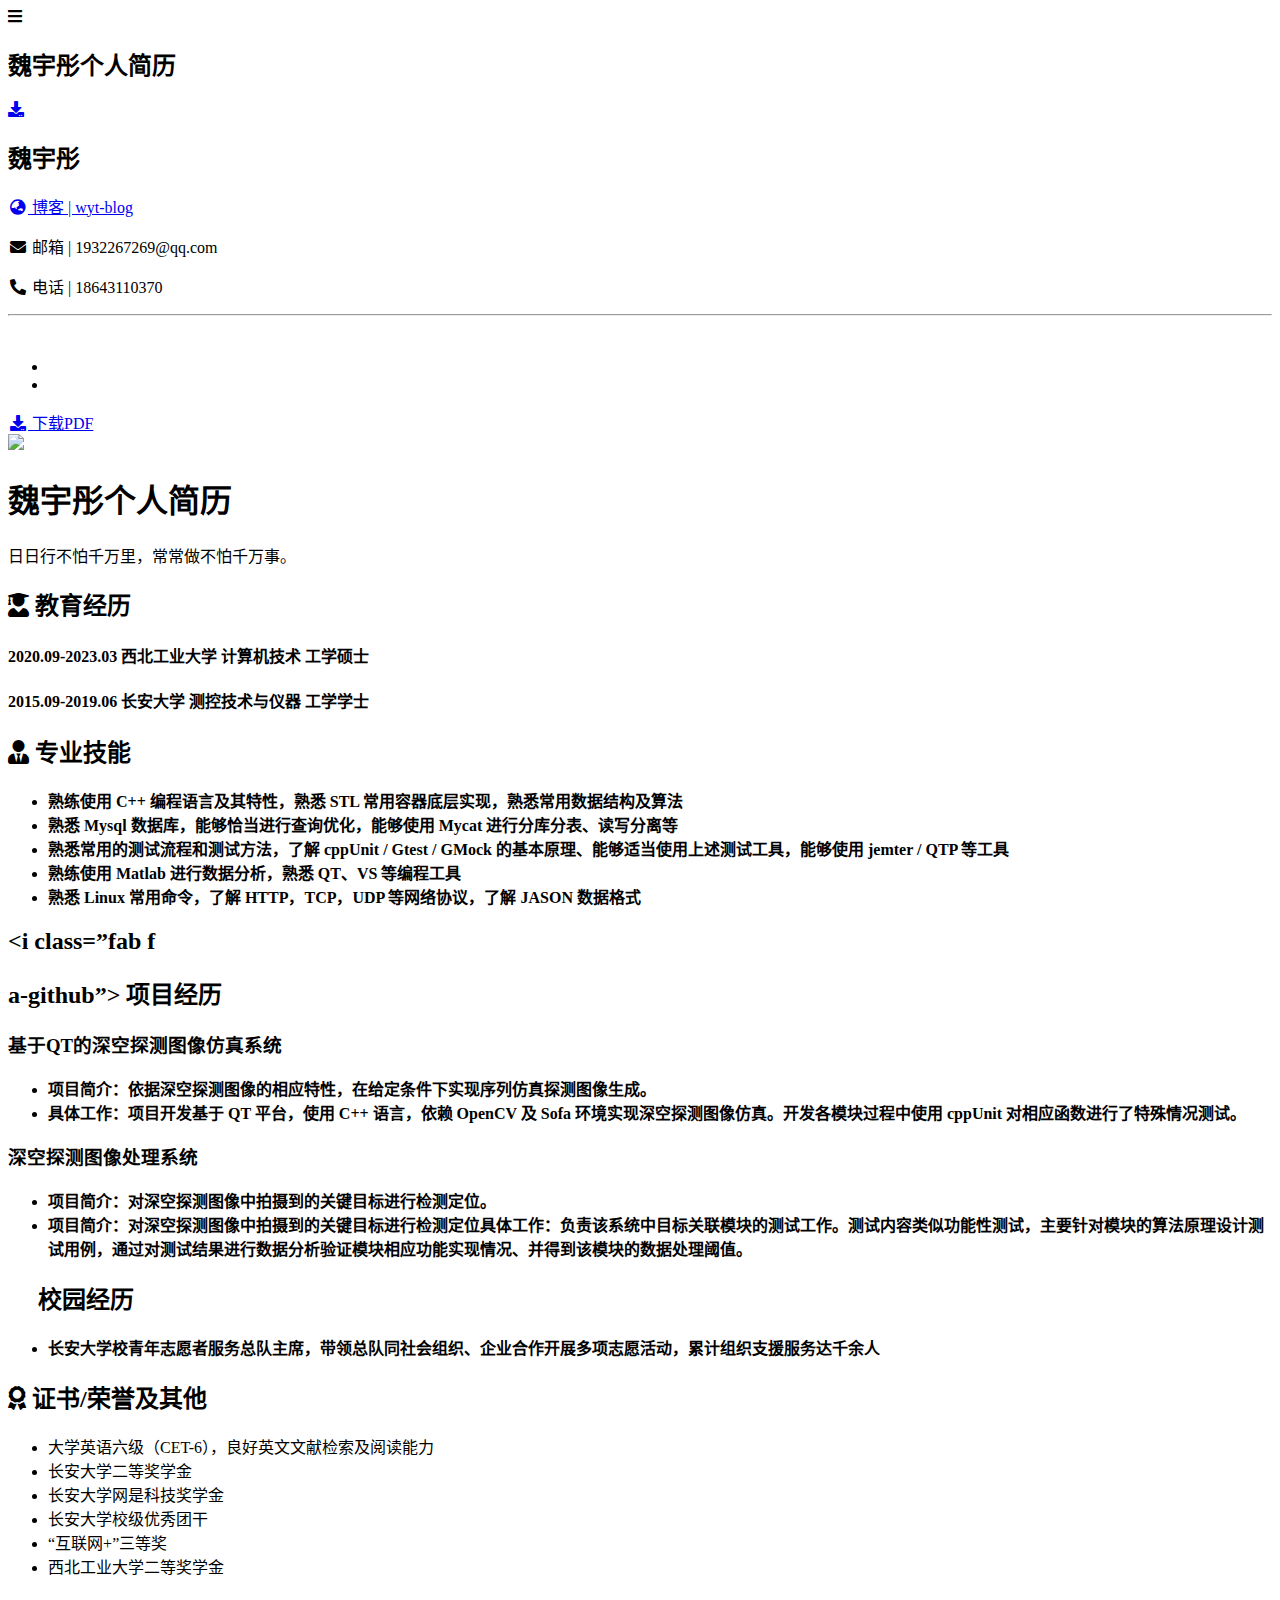
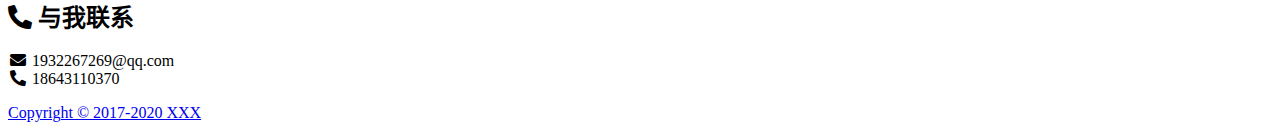
==== commit feb2c361: "update pages" ====
--- a/index.html
+++ b/index.html
@@ -1,2 +1,2 @@
-<!DOCTYPE html><html lang="zh-CN"><head><meta charset="utf-8"><meta name="robots" content="index,follow"><meta name="renderer" content="webkit"><meta name="force-rendering" content="webkit"><meta http-equiv="X-UA-Compatible" content="IE=Edge,chrome=1"><meta name="HandheldFriendly" content="True"><meta name="apple-mobile-web-app-capable" content="yes"><meta name="viewport" content="width=device-width,initial-scale=1,maximum-scale=1,user-scalable=no"><title>刘震个人简历</title><meta name="keywords" content="简历主题,Hexo主题,简历模板"><meta name="description" content="日日行不怕千万里，常常做不怕千万事。"><meta name="theme-color" content="#FFFFFF"><meta name="msapplication-TileColor" content="#1BC3FB"><meta name="msapplication-config" content="https://cdn.jsdelivr.net/gh/xaoxuu/cdn-assets/favicon/browserconfig.xml"><link rel="shortcut icon" type="image/x-icon" href="https://cdn.jsdelivr.net/gh/xaoxuu/cdn-assets/favicon/favicon.ico"><link rel="icon" type="image/x-icon" sizes="32x32" href="https://cdn.jsdelivr.net/gh/xaoxuu/cdn-assets/favicon/favicon-32x32.png"><link rel="apple-touch-icon" type="image/png" sizes="180x180" href="https://cdn.jsdelivr.net/gh/xaoxuu/cdn-assets/favicon/apple-touch-icon.png"><link rel="mask-icon" color="#1BC3FB" href="https://cdn.jsdelivr.net/gh/xaoxuu/cdn-assets/favicon/safari-pinned-tab.svg"><link rel="manifest" href="https://cdn.jsdelivr.net/gh/xaoxuu/cdn-assets/favicon/site.webmanifest"><link rel="stylesheet" href="https://cdn.jsdelivr.net/npm/@fortawesome/fontawesome-free@5.12.1/css/all.min.css"><link rel="stylesheet" href="https://cdn.jsdelivr.net/npm/@fancyapps/fancybox@3.5/dist/jquery.fancybox.min.css"><link rel="stylesheet" href="/wyt-resume.github.io/css/page.css"><meta name="generator" content="Hexo 5.3.0"></head><body class="docs"><div id="mobile-bar"><a class="menu-button fas fa-bars"></a><h2 class="nav-title">刘震个人简历</h2><a class="menu-button right fas fa-download" target="_blank" rel="external nofollow noopener noreferrer" href="https://github.com/LZ328/LZ_Resume.github.io/raw/resume_pdf/%E7%AE%80%E5%8E%86.pdf"></a></div><script src="https://cdn.jsdelivr.net/npm/vue@2.6/dist/vue.min.js"></script><script>Vue.config.productionTip=!1,window.PAGE_TYPE="resume"</script><div id="main" class="fix-sidebar"><div class="sidebar"><div class="sidebar-inner"><header class="header"><h2>刘震</h2><div class="meta"><p><a target="_blank" rel="external nofollow noopener noreferrer" href="https://lz328.github.io/LycTechStack.github.io/"><i class="fas fa-globe-asia fa-fw"></i>&nbsp;博客 | LycTechStack</a></p><p><a><i class="fas fa-envelope fa-fw"></i>&nbsp;邮箱 | 274875358@qq.com</a></p><p><a><i class="fas fa-phone-alt fa-fw"></i>&nbsp;电话 | 17691195519</a></p></div><hr><br></header><div class="list"><ul class="menu-root"><li><a href="/wyt-resume.github.io/index.html" class="sidebar-link current"></a></li><li><a href="/wyt-resume.github.io/zh-cn/index.html" class="sidebar-link current"></a></li></ul></div><div class="footer"><a class="button" target="_blank" rel="external nofollow noopener noreferrer" href="https://github.com/LZ328/LZ_Resume.github.io/raw/resume_pdf/%E7%AE%80%E5%8E%86.pdf"><i class="fas fa-download fa-fw"></i> 下载PDF</a></div></div></div><div class="content with-sidebar"><div class="resume-header"><div class="avatar"><img no-lazy class="avatar" src="https://lz328.github.io/LycTechStack.github.io/images/avatar.png"></div><h1 class="resume-title">刘震个人简历</h1><p class="description">日日行不怕千万里，常常做不怕千万事。</p></div><h2 id="教育背景"><a href="#教育背景" class="headerlink" title=" 教育背景"></a><i class="fas fa-user-graduate"></i> 教育背景</h2><h4 id="2020-09-2023-03-西北工业大学-计算机技术-工学硕士"><a href="#2020-09-2023-03-西北工业大学-计算机技术-工学硕士" class="headerlink" title="2020.09-2023.03  西北工业大学  计算机技术 工学硕士"></a>2020.09-2023.03 西北工业大学 计算机技术 工学硕士</h4><h4 id="2016-09-2020-06-西北工业大学-计算机科学与技术-工学学士"><a href="#2016-09-2020-06-西北工业大学-计算机科学与技术-工学学士" class="headerlink" title="2016.09-2020.06  西北工业大学  计算机科学与技术  工学学士"></a>2016.09-2020.06 西北工业大学 计算机科学与技术 工学学士</h4><h2 id="专业技能"><a href="#专业技能" class="headerlink" title=" 专业技能"></a><i class="fas fa-user-tie"></i> 专业技能</h2><ul><li><p><strong>熟练使用 C++ 编程语言，熟悉 C++ 特性，熟悉 STL 常见容器底层，熟悉常见数据结构及算法</strong></p></li><li><p><strong>熟悉计算机图形学，3D 数学，熟悉图形渲染管线，了解 OpenGL、Vulkan 等图形接口的使用，了解 HLSL、CG 等 Shader 编程语言，能够编写 Shader</strong></p></li><li><p><strong>熟悉基于物理的渲染（PBR）及实时阴影、实时全局光照、实时光线追踪等领域的主流实时渲染算法，了解非真实感渲染（NPR）的基本思路和算法</strong></p></li><li><p><strong>熟悉现代游戏引擎架构，熟悉游戏引擎中的渲染系统，了解游戏引擎的物理、动画及其它系统，了解 UE4、U3D 等商业引擎</strong></p></li></ul><h2 id="项目经验"><a href="#项目经验" class="headerlink" title=" 项目经验"></a><i class="fab fa-github"></i> 项目经验</h2><h3 id="Piccolo-游戏引擎"><a href="#Piccolo-游戏引擎" class="headerlink" title="Piccolo 游戏引擎"></a>Piccolo 游戏引擎</h3><p>Piccolo 引擎实现了完整的游戏引擎结构，实现了资源管理、渲染、物理、动画、日志等核心系统。利用 imgui 实现了编辑器 UI，利用代码反射实现资源管理、组件等面板的显示。采用 Vulkan 图形接口，支持前向渲染和延迟渲染，还实现了基本的物理、动画算法。</p><div align="center"><img src="https://lz328.github.io/LycTechStack.github.io/2022/06/17/20220617-Pilot-整体框架与代码反射/image-20220619142030660.png"></div><p>通过 Piccolo 引擎代码，深入理解了游戏引擎的层次结构及引擎内部的代码流程，了解了对象序列化、代码反射等游戏引擎代码中常用机制的实现。</p><h3 id="Ray-Tracing-光线追踪渲染器"><a href="#Ray-Tracing-光线追踪渲染器" class="headerlink" title="Ray Tracing 光线追踪渲染器"></a>Ray Tracing 光线追踪渲染器</h3><p>从零到一实现了离线的光线追踪渲染器，包括基本的材质、纹理，渲染方程的蒙特卡洛求解及重要性采样，运动模糊和散焦模糊效果，场景管理 BVH，噪声纹理 Perlin Noise 等算法。</p><div align="center"><img src="https://lz328.github.io/LycTechStack.github.io/2022/04/22/20220422-RayTracer-%E7%AB%8B%E6%96%B9%E4%BD%93%E5%92%8C%E5%8F%98%E6%8D%A2/CornellBoxFinal.png"></div><div align="center"><img src="https://lz328.github.io/LycTechStack.github.io/2022/04/27/20220427-RayTracer-%E6%9C%80%E5%90%8E%E4%B8%80%E6%AD%A5/CornellBoxConv.png"></div><div align="center"><img src="https://lz328.github.io/LycTechStack.github.io/2022/04/22/20220422-RayTracer-%E6%96%B0%E7%89%B9%E6%80%A7%E6%9C%80%E7%BB%88%E5%9C%BA%E6%99%AF/FinalSence.png"></div><p>通过该项目，深入理解了 BRDF、渲染方程及对渲染方程的求解优化过程，在具体实现的过程中对光线追踪和算法的工程实现技巧有了更深层的认识。</p><h3 id="CPU-软光栅化渲染器"><a href="#CPU-软光栅化渲染器" class="headerlink" title="CPU 软光栅化渲染器"></a>CPU 软光栅化渲染器</h3><p>从零开始模拟了完整的图形渲染管线，实现了顶点处理、顶点着色、裁剪与剔除、光栅化、抗锯齿、片段着色、深度测试（Early-Z）等渲染管线的核心流程。</p><div align="center"><img src="https://lz328.github.io/LycTechStack.github.io/2022/05/22/20220522-%E6%B8%B2%E6%9F%93%E5%99%A8-%E7%BA%B9%E7%90%86/texture_box3.png"></div><div align="center"><img src="https://lz328.github.io/LycTechStack.github.io/2022/05/25/20220525-%E6%B8%B2%E6%9F%93%E5%99%A8-%E5%85%89%E6%BA%90/image-20220525112039177.png"></div><fancybox><img src="https://lz328.github.io/LycTechStack.github.io/2022/05/24/20220524-%E6%B8%B2%E6%9F%93%E5%99%A8-%E5%89%94%E9%99%A4%E4%B8%8E%E8%A3%81%E5%89%AA/NonCull.png"> <img src="https://lz328.github.io/LycTechStack.github.io/2022/05/24/20220524-%E6%B8%B2%E6%9F%93%E5%99%A8-%E5%89%94%E9%99%A4%E4%B8%8E%E8%A3%81%E5%89%AA/BackCull.png"> <img src="https://lz328.github.io/LycTechStack.github.io/2022/05/24/20220524-%E6%B8%B2%E6%9F%93%E5%99%A8-%E5%89%94%E9%99%A4%E4%B8%8E%E8%A3%81%E5%89%AA/FrontCull.png"></fancybox><p>通过该项目，在具体实现过程中加深了对渲染管线各部分的理解，同时掌握了关键算法的具体实现细节。</p><h3 id="AR-实时环境光照估计"><a href="#AR-实时环境光照估计" class="headerlink" title="AR 实时环境光照估计"></a>AR 实时环境光照估计</h3><p>利用神经网络从单帧图像预测环境光照的前三阶球面谐波函数系数，从而对 AR 中的模型进行实景环境光渲染。</p><div align="center"><img src="https://raw.githubusercontent.com/LZ328/LZ_Resume.github.io/resume_pdf/AR1.png"></div><div align="center"><img src="https://raw.githubusercontent.com/LZ328/LZ_Resume.github.io/resume_pdf/AR2.png"></div><div align="center"><img src="https://raw.githubusercontent.com/LZ328/LZ_Resume.github.io/resume_pdf/AR3.png"></div><p>在实现过程中深入理解了实时渲染中的环境光照，加深了对球面谐波函数的认识。</p><h3 id="Shader"><a href="#Shader" class="headerlink" title="Shader"></a>Shader</h3><p>编写过一些简单的 Shader，包括透明、阴影、Bloom效果、镜子效果、玻璃效果、消融动画、水面动画、雾效动画、非真实感渲染等。</p><div align="center"><img src="https://lz328.github.io/LycTechStack.github.io/2022/04/04/20220404-Shader-%E9%98%B4%E5%BD%B1%E5%92%8C%E8%A1%B0%E5%87%8F/image-20220404201901772.png"></div><div align="center"><img src="https://lz328.github.io/LycTechStack.github.io/2022/04/07/20220407-Shader-%E5%9F%BA%E7%A1%80%E5%B1%8F%E5%B9%95%E7%89%B9%E6%95%88/image-20220407211752023.png"></div><div align="center"><img src="https://lz328.github.io/LycTechStack.github.io/2022/04/07/20220407-Shader-%E9%AB%98%E7%BA%A7%E7%BA%B9%E7%90%86/image-20220406214900520.png"></div><div align="center"><img src="https://lz328.github.io/LycTechStack.github.io/2022/04/07/20220407-Shader-%E9%AB%98%E7%BA%A7%E7%BA%B9%E7%90%86/image-20220407101029198.png"></div><div align="center"><img src="https://lz328.github.io/LycTechStack.github.io/2022/04/09/20220409-Shader-%E9%AB%98%E7%BA%A7%E5%B1%8F%E5%B9%95%E7%89%B9%E6%95%88/image-20220409170023348.png"></div><div align="center"><img src="https://lz328.github.io/LycTechStack.github.io/2022/04/09/20220409-Shader-%E9%9D%9E%E7%9C%9F%E5%AE%9E%E6%84%9F%E6%B8%B2%E6%9F%93/image-20220409192908015.png"></div><div align="center"><img src="https://lz328.github.io/LycTechStack.github.io/2022/04/10/20220410-Shader-%E5%99%AA%E5%A3%B0%E7%BA%B9%E7%90%86/burn.gif"></div><div align="center"><img src="https://lz328.github.io/LycTechStack.github.io/2022/04/10/20220410-Shader-%E5%99%AA%E5%A3%B0%E7%BA%B9%E7%90%86/water.gif"></div><div align="center"><img src="https://lz328.github.io/LycTechStack.github.io/2022/04/10/20220410-Shader-%E5%99%AA%E5%A3%B0%E7%BA%B9%E7%90%86/fog-16495801644531.gif"></div><h2 id="证书、荣誉及其他"><a href="#证书、荣誉及其他" class="headerlink" title=" 证书、荣誉及其他"></a><i class="fas fa-award"></i> 证书、荣誉及其他</h2><h4 id="英语"><a href="#英语" class="headerlink" title="英语"></a>英语</h4><ul><li>六级（CET-6），六级口语（CET-SET）</li><li>具备良好的英文文献和说明文档阅读能力</li></ul><h4 id="荣誉"><a href="#荣誉" class="headerlink" title="荣誉"></a>荣誉</h4><ul><li>ICDAR 2019 ART（任意形状文本识别）国际二等奖</li><li>大学生创新创业大赛省级重点立项</li><li>研究生二等学业奖学金</li><li>优秀共青团员</li></ul><h4 id="校园经历"><a href="#校园经历" class="headerlink" title="校园经历"></a>校园经历</h4><ul><li>本科任西北工业大学腾讯创新俱乐部副主席</li><li>硕士任西北工业大学计算机技术 20210-7 班班长</li></ul><h2 id="与我联系"><a href="#与我联系" class="headerlink" title=" 与我联系"></a><i class="fas fa-phone-alt"></i> 与我联系</h2><p><i class="fas fa-envelope fa-fw"></i> 274875358@qq.com<br><i class="fas fa-phone-alt fa-fw"></i> 17691195519</p></div></div><script src="https://cdn.jsdelivr.net/gh/xaoxuu/hexo-theme-resume@1.0.0/source/js/smooth-scroll.min.js"></script><footer id="footer"><p></p><p><a href="/">Copyright © 2017-2020 XXX</a></p><p></p></footer><script src="https://cdn.jsdelivr.net/npm/jquery@3.5/dist/jquery.min.js"></script><script src="https://cdn.jsdelivr.net/gh/xaoxuu/hexo-theme-resume@1.0.0/source/js/common.js"></script><script src="https://cdn.jsdelivr.net/gh/xaoxuu/hexo-theme-resume@1.0.0/source/js/css.escape.js"></script><script src="https://cdn.jsdelivr.net/gh/fancyapps/fancybox@3.5/dist/jquery.fancybox.min.js"></script><script>let LAZY_LOAD_IMAGE="[object Object]";$("body").find("fancybox").find("img").each(function(){var t=document.createElement("a");$(t).attr("data-fancybox","gallery"),$(t).attr("href",$(this).attr("src")),LAZY_LOAD_IMAGE&&$(t).attr("href",$(this).attr("data-original")),$(this).wrap(t)})</script><script>'use strict';'serviceWorker'in navigator&&navigator.serviceWorker.register('service-worker.js').then(function(a){a.onupdatefound=function(){var b=a.installing;b.onstatechange=function(){switch(b.state){case'installed':navigator.serviceWorker.controller?console.log('New or updated content is available.'):console.log('Content is now available offline!');break;case'redundant':console.error('The installing service worker became redundant.');}}}}).catch(function(a){console.error('Error during service worker registration:',a)});
+<!DOCTYPE html><html lang="zh-CN"><head><meta charset="utf-8"><meta name="robots" content="index,follow"><meta name="renderer" content="webkit"><meta name="force-rendering" content="webkit"><meta http-equiv="X-UA-Compatible" content="IE=Edge,chrome=1"><meta name="HandheldFriendly" content="True"><meta name="apple-mobile-web-app-capable" content="yes"><meta name="viewport" content="width=device-width,initial-scale=1,maximum-scale=1,user-scalable=no"><title>魏宇彤个人简历</title><meta name="keywords" content="简历主题,Hexo主题,简历模板"><meta name="description" content="日日行不怕千万里，常常做不怕千万事。"><meta name="theme-color" content="#FFFFFF"><meta name="msapplication-TileColor" content="#1BC3FB"><meta name="msapplication-config" content="https://cdn.jsdelivr.net/gh/xaoxuu/cdn-assets/favicon/browserconfig.xml"><link rel="shortcut icon" type="image/x-icon" href="https://cdn.jsdelivr.net/gh/xaoxuu/cdn-assets/favicon/favicon.ico"><link rel="icon" type="image/x-icon" sizes="32x32" href="https://cdn.jsdelivr.net/gh/xaoxuu/cdn-assets/favicon/favicon-32x32.png"><link rel="apple-touch-icon" type="image/png" sizes="180x180" href="https://cdn.jsdelivr.net/gh/xaoxuu/cdn-assets/favicon/apple-touch-icon.png"><link rel="mask-icon" color="#1BC3FB" href="https://cdn.jsdelivr.net/gh/xaoxuu/cdn-assets/favicon/safari-pinned-tab.svg"><link rel="manifest" href="https://cdn.jsdelivr.net/gh/xaoxuu/cdn-assets/favicon/site.webmanifest"><link rel="stylesheet" href="https://cdn.jsdelivr.net/npm/@fortawesome/fontawesome-free@5.12.1/css/all.min.css"><link rel="stylesheet" href="https://cdn.jsdelivr.net/npm/@fancyapps/fancybox@3.5/dist/jquery.fancybox.min.css"><link rel="stylesheet" href="/wyt-resume.github.io/css/page.css"><meta name="generator" content="Hexo 5.3.0"></head><body class="docs"><div id="mobile-bar"><a class="menu-button fas fa-bars"></a><h2 class="nav-title">魏宇彤个人简历</h2><a class="menu-button right fas fa-download" target="_blank" rel="external nofollow noopener noreferrer" href="https://github.com/wyt20210811/wyt-resume.github.io/raw/pdf/%E9%AD%8F%E5%AE%87%E5%BD%A4.pdf"></a></div><script src="https://cdn.jsdelivr.net/npm/vue@2.6/dist/vue.min.js"></script><script>Vue.config.productionTip=!1,window.PAGE_TYPE="resume"</script><div id="main" class="fix-sidebar"><div class="sidebar"><div class="sidebar-inner"><header class="header"><h2>魏宇彤</h2><div class="meta"><p><a href="https://wyt20210811.github.io/wyt-blog.github.io/"><i class="fas fa-globe-asia fa-fw"></i>&nbsp;博客 | wyt-blog</a></p><p><a><i class="fas fa-envelope fa-fw"></i>&nbsp;邮箱 | 1932267269@qq.com</a></p><p><a><i class="fas fa-phone-alt fa-fw"></i>&nbsp;电话 | 18643110370</a></p></div><hr><br></header><div class="list"><ul class="menu-root"><li><a href="/wyt-resume.github.io/index.html" class="sidebar-link current"></a></li><li><a href="/wyt-resume.github.io/zh-cn/index.html" class="sidebar-link current"></a></li></ul></div><div class="footer"><a class="button" target="_blank" rel="external nofollow noopener noreferrer" href="https://github.com/wyt20210811/wyt-resume.github.io/raw/pdf/%E9%AD%8F%E5%AE%87%E5%BD%A4.pdf"><i class="fas fa-download fa-fw"></i> 下载PDF</a></div></div></div><div class="content with-sidebar"><div class="resume-header"><div class="avatar"><img no-lazy class="avatar" src="https://lz328.github.io/LycTechStack.github.io/images/avatar.png"></div><h1 class="resume-title">魏宇彤个人简历</h1><p class="description">日日行不怕千万里，常常做不怕千万事。</p></div><h2 id="教育经历"><a href="#教育经历" class="headerlink" title=" 教育经历"></a><i class="fas fa-user-graduate"></i> 教育经历</h2><h4 id="2020-09-2023-03-西北工业大学-计算机技术-工学硕士"><a href="#2020-09-2023-03-西北工业大学-计算机技术-工学硕士" class="headerlink" title="2020.09-2023.03  西北工业大学  计算机技术 工学硕士"></a>2020.09-2023.03 西北工业大学 计算机技术 工学硕士</h4><h4 id="2015-09-2019-06-长安大学-测控技术与仪器-工学学士"><a href="#2015-09-2019-06-长安大学-测控技术与仪器-工学学士" class="headerlink" title="2015.09-2019.06  长安大学  测控技术与仪器  工学学士"></a>2015.09-2019.06 长安大学 测控技术与仪器 工学学士</h4><h2 id="专业技能"><a href="#专业技能" class="headerlink" title=" 专业技能"></a><i class="fas fa-user-tie"></i> 专业技能</h2><ul><li><strong>熟练使用 C++ 编程语言及其特性，熟悉 STL 常用容器底层实现，熟悉常用数据结构及算法</strong></li><li><strong>熟悉 Mysql 数据库，能够恰当进行查询优化，能够使用 Mycat 进行分库分表、读写分离等</strong></li><li><strong>熟悉常用的测试流程和测试方法，了解 cppUnit / Gtest / GMock 的基本原理、能够适当使用上述测试工具，能够使用 jemter / QTP 等工具</strong></li><li><strong>熟练使用 Matlab 进行数据分析，熟悉 QT、VS 等编程工具</strong></li><li><strong>熟悉 Linux 常用命令，了解 HTTP，TCP，UDP 等网络协议，了解 JASON 数据格式</strong></li></ul><h2 id="lt-i-class-”fab-f"><a href="#lt-i-class-”fab-f" class="headerlink" title="&lt;i class=”fab f"></a>&lt;i class=”fab f</h2><h2 id="a-github”-gt-项目经历"><a href="#a-github”-gt-项目经历" class="headerlink" title="a-github”&gt; 项目经历"></a>a-github”&gt; 项目经历</h2><h3 id="基于QT的深空探测图像仿真系统"><a href="#基于QT的深空探测图像仿真系统" class="headerlink" title="基于QT的深空探测图像仿真系统"></a>基于QT的深空探测图像仿真系统</h3><ul><li><strong>项目简介：依据深空探测图像的相应特性，在给定条件下实现序列仿真探测图像生成。</strong></li><li><strong>具体工作：项目开发基于 QT 平台，使用 C++ 语言，依赖 OpenCV 及 Sofa 环境实现深空探测图像仿真。开发各模块过程中使用 cppUnit 对相应函数进行了特殊情况测试。</strong></li></ul><h3 id="深空探测图像处理系统"><a href="#深空探测图像处理系统" class="headerlink" title="深空探测图像处理系统"></a>深空探测图像处理系统</h3><ul><li><strong>项目简介：对深空探测图像中拍摄到的关键目标进行检测定位。</strong></li><li><strong>项目简介：对深空探测图像中拍摄到的关键目标进行检测定位具体工作：负责该系统中目标关联模块的测试工作。测试内容类似功能性测试，主要针对模块的算法原理设计测试用例，通过对测试结果进行数据分析验证模块相应功能实现情况、并得到该模块的数据处理阈值。</strong></li></ul><h2 id="校园经历"><a href="#校园经历" class="headerlink" title=" 校园经历"></a><i class="fa fa-grav"></i> 校园经历</h2><ul><li><strong>长安大学校青年志愿者服务总队主席，带领总队同社会组织、企业合作开展多项志愿活动，累计组织支援服务达千余人</strong></li></ul><h2 id="证书-荣誉及其他"><a href="#证书-荣誉及其他" class="headerlink" title=" 证书/荣誉及其他"></a><i class="fas fa-award"></i> 证书/荣誉及其他</h2><ul><li>大学英语六级（CET-6），良好英文文献检索及阅读能力</li><li>长安大学二等奖学金</li><li>长安大学网是科技奖学金</li><li>长安大学校级优秀团干</li><li>“互联网+”三等奖</li><li>西北工业大学二等奖学金</li></ul><h2 id="与我联系"><a href="#与我联系" class="headerlink" title=" 与我联系"></a><i class="fas fa-phone-alt"></i> 与我联系</h2><p><i class="fas fa-envelope fa-fw"></i> 1932267269@qq.com<br><i class="fas fa-phone-alt fa-fw"></i> 18643110370</p></div></div><script src="https://cdn.jsdelivr.net/gh/xaoxuu/hexo-theme-resume@1.0.0/source/js/smooth-scroll.min.js"></script><footer id="footer"><p></p><p><a href="/">Copyright © 2017-2020 XXX</a></p><p></p></footer><script src="https://cdn.jsdelivr.net/npm/jquery@3.5/dist/jquery.min.js"></script><script src="https://cdn.jsdelivr.net/gh/xaoxuu/hexo-theme-resume@1.0.0/source/js/common.js"></script><script src="https://cdn.jsdelivr.net/gh/xaoxuu/hexo-theme-resume@1.0.0/source/js/css.escape.js"></script><script src="https://cdn.jsdelivr.net/gh/fancyapps/fancybox@3.5/dist/jquery.fancybox.min.js"></script><script>let LAZY_LOAD_IMAGE="[object Object]";$("body").find("fancybox").find("img").each(function(){var t=document.createElement("a");$(t).attr("data-fancybox","gallery"),$(t).attr("href",$(this).attr("src")),LAZY_LOAD_IMAGE&&$(t).attr("href",$(this).attr("data-original")),$(this).wrap(t)})</script><script>'use strict';'serviceWorker'in navigator&&navigator.serviceWorker.register('service-worker.js').then(function(a){a.onupdatefound=function(){var b=a.installing;b.onstatechange=function(){switch(b.state){case'installed':navigator.serviceWorker.controller?console.log('New or updated content is available.'):console.log('Content is now available offline!');break;case'redundant':console.error('The installing service worker became redundant.');}}}}).catch(function(a){console.error('Error during service worker registration:',a)});
 </script></body></html>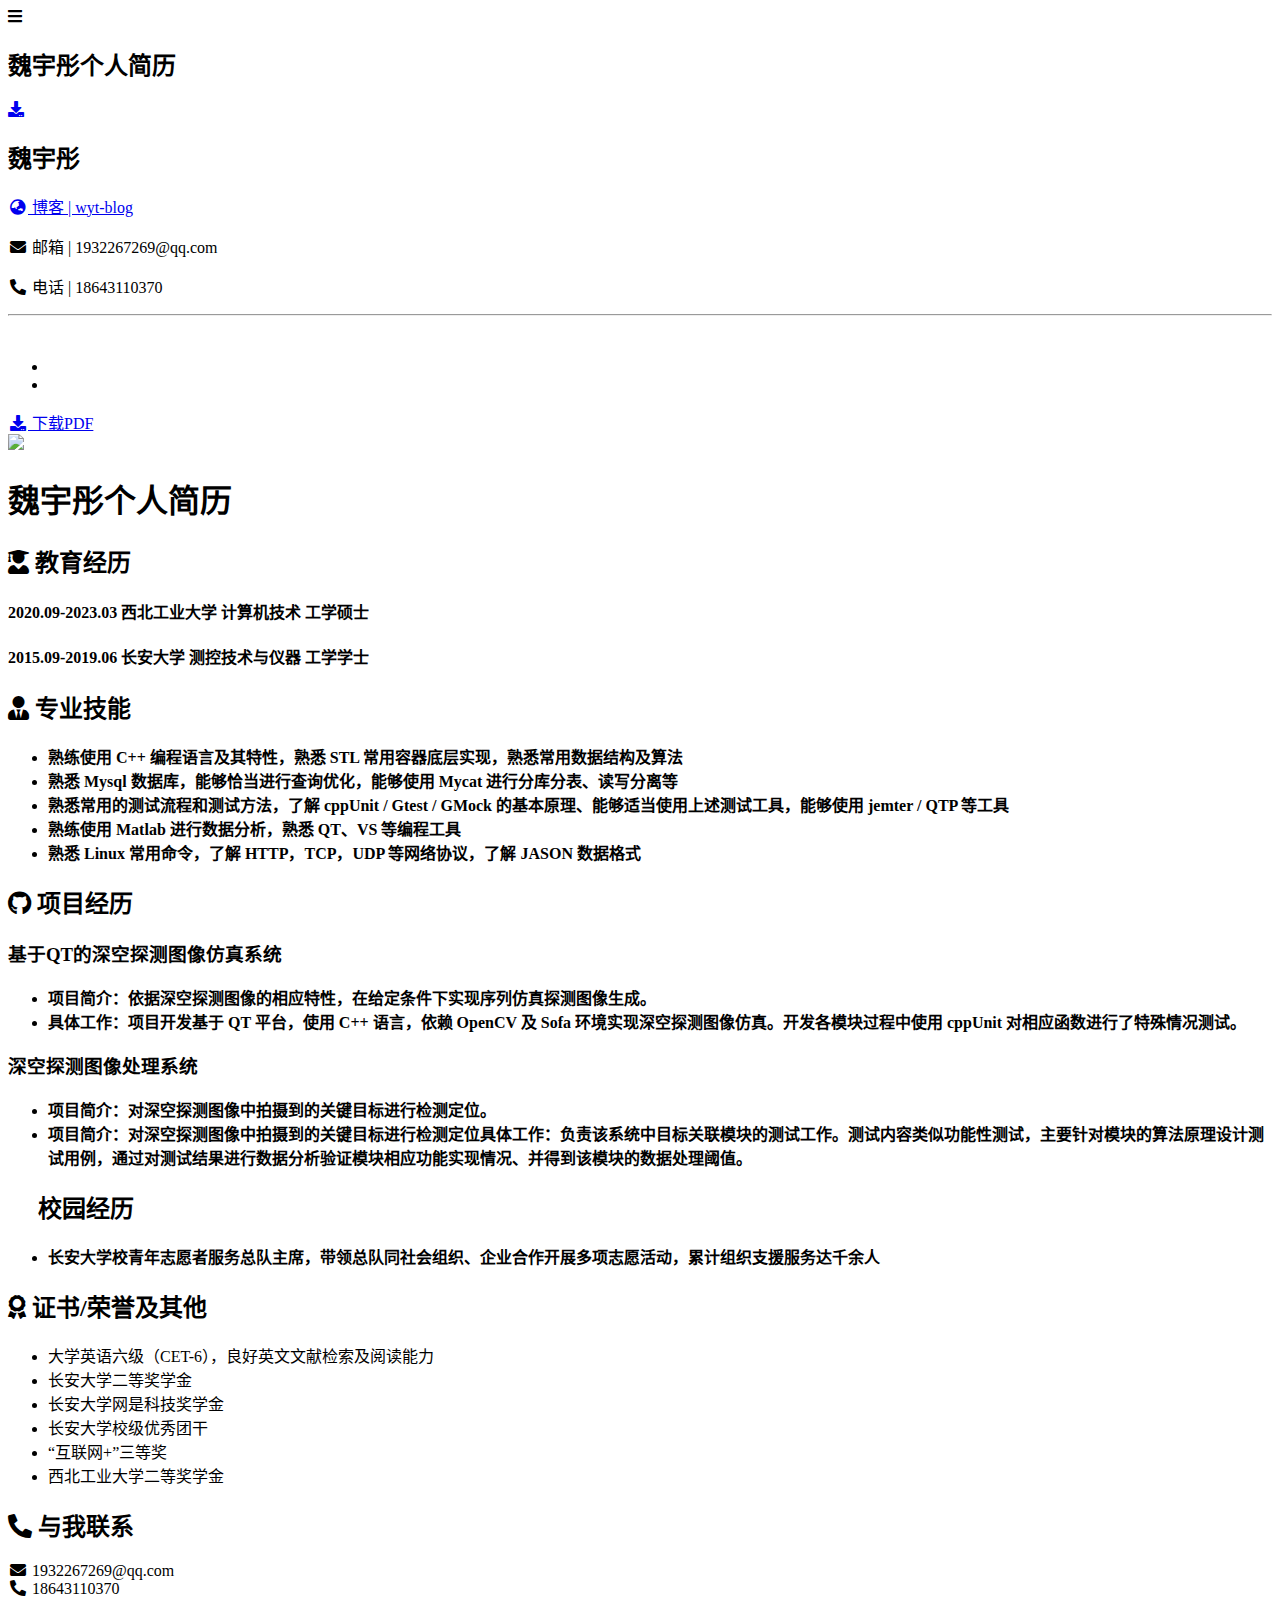
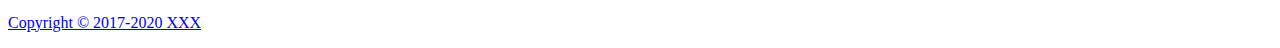
==== commit e9f2af5b: "update pages" ====
--- a/index.html
+++ b/index.html
@@ -1,2 +1,2 @@
-<!DOCTYPE html><html lang="zh-CN"><head><meta charset="utf-8"><meta name="robots" content="index,follow"><meta name="renderer" content="webkit"><meta name="force-rendering" content="webkit"><meta http-equiv="X-UA-Compatible" content="IE=Edge,chrome=1"><meta name="HandheldFriendly" content="True"><meta name="apple-mobile-web-app-capable" content="yes"><meta name="viewport" content="width=device-width,initial-scale=1,maximum-scale=1,user-scalable=no"><title>魏宇彤个人简历</title><meta name="keywords" content="简历主题,Hexo主题,简历模板"><meta name="description" content="日日行不怕千万里，常常做不怕千万事。"><meta name="theme-color" content="#FFFFFF"><meta name="msapplication-TileColor" content="#1BC3FB"><meta name="msapplication-config" content="https://cdn.jsdelivr.net/gh/xaoxuu/cdn-assets/favicon/browserconfig.xml"><link rel="shortcut icon" type="image/x-icon" href="https://cdn.jsdelivr.net/gh/xaoxuu/cdn-assets/favicon/favicon.ico"><link rel="icon" type="image/x-icon" sizes="32x32" href="https://cdn.jsdelivr.net/gh/xaoxuu/cdn-assets/favicon/favicon-32x32.png"><link rel="apple-touch-icon" type="image/png" sizes="180x180" href="https://cdn.jsdelivr.net/gh/xaoxuu/cdn-assets/favicon/apple-touch-icon.png"><link rel="mask-icon" color="#1BC3FB" href="https://cdn.jsdelivr.net/gh/xaoxuu/cdn-assets/favicon/safari-pinned-tab.svg"><link rel="manifest" href="https://cdn.jsdelivr.net/gh/xaoxuu/cdn-assets/favicon/site.webmanifest"><link rel="stylesheet" href="https://cdn.jsdelivr.net/npm/@fortawesome/fontawesome-free@5.12.1/css/all.min.css"><link rel="stylesheet" href="https://cdn.jsdelivr.net/npm/@fancyapps/fancybox@3.5/dist/jquery.fancybox.min.css"><link rel="stylesheet" href="/wyt-resume.github.io/css/page.css"><meta name="generator" content="Hexo 5.3.0"></head><body class="docs"><div id="mobile-bar"><a class="menu-button fas fa-bars"></a><h2 class="nav-title">魏宇彤个人简历</h2><a class="menu-button right fas fa-download" target="_blank" rel="external nofollow noopener noreferrer" href="https://github.com/wyt20210811/wyt-resume.github.io/raw/pdf/%E9%AD%8F%E5%AE%87%E5%BD%A4.pdf"></a></div><script src="https://cdn.jsdelivr.net/npm/vue@2.6/dist/vue.min.js"></script><script>Vue.config.productionTip=!1,window.PAGE_TYPE="resume"</script><div id="main" class="fix-sidebar"><div class="sidebar"><div class="sidebar-inner"><header class="header"><h2>魏宇彤</h2><div class="meta"><p><a href="https://wyt20210811.github.io/wyt-blog.github.io/"><i class="fas fa-globe-asia fa-fw"></i>&nbsp;博客 | wyt-blog</a></p><p><a><i class="fas fa-envelope fa-fw"></i>&nbsp;邮箱 | 1932267269@qq.com</a></p><p><a><i class="fas fa-phone-alt fa-fw"></i>&nbsp;电话 | 18643110370</a></p></div><hr><br></header><div class="list"><ul class="menu-root"><li><a href="/wyt-resume.github.io/index.html" class="sidebar-link current"></a></li><li><a href="/wyt-resume.github.io/zh-cn/index.html" class="sidebar-link current"></a></li></ul></div><div class="footer"><a class="button" target="_blank" rel="external nofollow noopener noreferrer" href="https://github.com/wyt20210811/wyt-resume.github.io/raw/pdf/%E9%AD%8F%E5%AE%87%E5%BD%A4.pdf"><i class="fas fa-download fa-fw"></i> 下载PDF</a></div></div></div><div class="content with-sidebar"><div class="resume-header"><div class="avatar"><img no-lazy class="avatar" src="https://lz328.github.io/LycTechStack.github.io/images/avatar.png"></div><h1 class="resume-title">魏宇彤个人简历</h1><p class="description">日日行不怕千万里，常常做不怕千万事。</p></div><h2 id="教育经历"><a href="#教育经历" class="headerlink" title=" 教育经历"></a><i class="fas fa-user-graduate"></i> 教育经历</h2><h4 id="2020-09-2023-03-西北工业大学-计算机技术-工学硕士"><a href="#2020-09-2023-03-西北工业大学-计算机技术-工学硕士" class="headerlink" title="2020.09-2023.03  西北工业大学  计算机技术 工学硕士"></a>2020.09-2023.03 西北工业大学 计算机技术 工学硕士</h4><h4 id="2015-09-2019-06-长安大学-测控技术与仪器-工学学士"><a href="#2015-09-2019-06-长安大学-测控技术与仪器-工学学士" class="headerlink" title="2015.09-2019.06  长安大学  测控技术与仪器  工学学士"></a>2015.09-2019.06 长安大学 测控技术与仪器 工学学士</h4><h2 id="专业技能"><a href="#专业技能" class="headerlink" title=" 专业技能"></a><i class="fas fa-user-tie"></i> 专业技能</h2><ul><li><strong>熟练使用 C++ 编程语言及其特性，熟悉 STL 常用容器底层实现，熟悉常用数据结构及算法</strong></li><li><strong>熟悉 Mysql 数据库，能够恰当进行查询优化，能够使用 Mycat 进行分库分表、读写分离等</strong></li><li><strong>熟悉常用的测试流程和测试方法，了解 cppUnit / Gtest / GMock 的基本原理、能够适当使用上述测试工具，能够使用 jemter / QTP 等工具</strong></li><li><strong>熟练使用 Matlab 进行数据分析，熟悉 QT、VS 等编程工具</strong></li><li><strong>熟悉 Linux 常用命令，了解 HTTP，TCP，UDP 等网络协议，了解 JASON 数据格式</strong></li></ul><h2 id="lt-i-class-”fab-f"><a href="#lt-i-class-”fab-f" class="headerlink" title="&lt;i class=”fab f"></a>&lt;i class=”fab f</h2><h2 id="a-github”-gt-项目经历"><a href="#a-github”-gt-项目经历" class="headerlink" title="a-github”&gt; 项目经历"></a>a-github”&gt; 项目经历</h2><h3 id="基于QT的深空探测图像仿真系统"><a href="#基于QT的深空探测图像仿真系统" class="headerlink" title="基于QT的深空探测图像仿真系统"></a>基于QT的深空探测图像仿真系统</h3><ul><li><strong>项目简介：依据深空探测图像的相应特性，在给定条件下实现序列仿真探测图像生成。</strong></li><li><strong>具体工作：项目开发基于 QT 平台，使用 C++ 语言，依赖 OpenCV 及 Sofa 环境实现深空探测图像仿真。开发各模块过程中使用 cppUnit 对相应函数进行了特殊情况测试。</strong></li></ul><h3 id="深空探测图像处理系统"><a href="#深空探测图像处理系统" class="headerlink" title="深空探测图像处理系统"></a>深空探测图像处理系统</h3><ul><li><strong>项目简介：对深空探测图像中拍摄到的关键目标进行检测定位。</strong></li><li><strong>项目简介：对深空探测图像中拍摄到的关键目标进行检测定位具体工作：负责该系统中目标关联模块的测试工作。测试内容类似功能性测试，主要针对模块的算法原理设计测试用例，通过对测试结果进行数据分析验证模块相应功能实现情况、并得到该模块的数据处理阈值。</strong></li></ul><h2 id="校园经历"><a href="#校园经历" class="headerlink" title=" 校园经历"></a><i class="fa fa-grav"></i> 校园经历</h2><ul><li><strong>长安大学校青年志愿者服务总队主席，带领总队同社会组织、企业合作开展多项志愿活动，累计组织支援服务达千余人</strong></li></ul><h2 id="证书-荣誉及其他"><a href="#证书-荣誉及其他" class="headerlink" title=" 证书/荣誉及其他"></a><i class="fas fa-award"></i> 证书/荣誉及其他</h2><ul><li>大学英语六级（CET-6），良好英文文献检索及阅读能力</li><li>长安大学二等奖学金</li><li>长安大学网是科技奖学金</li><li>长安大学校级优秀团干</li><li>“互联网+”三等奖</li><li>西北工业大学二等奖学金</li></ul><h2 id="与我联系"><a href="#与我联系" class="headerlink" title=" 与我联系"></a><i class="fas fa-phone-alt"></i> 与我联系</h2><p><i class="fas fa-envelope fa-fw"></i> 1932267269@qq.com<br><i class="fas fa-phone-alt fa-fw"></i> 18643110370</p></div></div><script src="https://cdn.jsdelivr.net/gh/xaoxuu/hexo-theme-resume@1.0.0/source/js/smooth-scroll.min.js"></script><footer id="footer"><p></p><p><a href="/">Copyright © 2017-2020 XXX</a></p><p></p></footer><script src="https://cdn.jsdelivr.net/npm/jquery@3.5/dist/jquery.min.js"></script><script src="https://cdn.jsdelivr.net/gh/xaoxuu/hexo-theme-resume@1.0.0/source/js/common.js"></script><script src="https://cdn.jsdelivr.net/gh/xaoxuu/hexo-theme-resume@1.0.0/source/js/css.escape.js"></script><script src="https://cdn.jsdelivr.net/gh/fancyapps/fancybox@3.5/dist/jquery.fancybox.min.js"></script><script>let LAZY_LOAD_IMAGE="[object Object]";$("body").find("fancybox").find("img").each(function(){var t=document.createElement("a");$(t).attr("data-fancybox","gallery"),$(t).attr("href",$(this).attr("src")),LAZY_LOAD_IMAGE&&$(t).attr("href",$(this).attr("data-original")),$(this).wrap(t)})</script><script>'use strict';'serviceWorker'in navigator&&navigator.serviceWorker.register('service-worker.js').then(function(a){a.onupdatefound=function(){var b=a.installing;b.onstatechange=function(){switch(b.state){case'installed':navigator.serviceWorker.controller?console.log('New or updated content is available.'):console.log('Content is now available offline!');break;case'redundant':console.error('The installing service worker became redundant.');}}}}).catch(function(a){console.error('Error during service worker registration:',a)});
+<!DOCTYPE html><html lang="zh-CN"><head><meta charset="utf-8"><meta name="robots" content="index,follow"><meta name="renderer" content="webkit"><meta name="force-rendering" content="webkit"><meta http-equiv="X-UA-Compatible" content="IE=Edge,chrome=1"><meta name="HandheldFriendly" content="True"><meta name="apple-mobile-web-app-capable" content="yes"><meta name="viewport" content="width=device-width,initial-scale=1,maximum-scale=1,user-scalable=no"><title>魏宇彤个人简历</title><meta name="keywords" content="简历主题,Hexo主题,简历模板"><meta name="theme-color" content="#FFFFFF"><meta name="msapplication-TileColor" content="#1BC3FB"><meta name="msapplication-config" content="https://cdn.jsdelivr.net/gh/xaoxuu/cdn-assets/favicon/browserconfig.xml"><link rel="shortcut icon" type="image/x-icon" href="https://cdn.jsdelivr.net/gh/xaoxuu/cdn-assets/favicon/favicon.ico"><link rel="icon" type="image/x-icon" sizes="32x32" href="https://cdn.jsdelivr.net/gh/xaoxuu/cdn-assets/favicon/favicon-32x32.png"><link rel="apple-touch-icon" type="image/png" sizes="180x180" href="https://cdn.jsdelivr.net/gh/xaoxuu/cdn-assets/favicon/apple-touch-icon.png"><link rel="mask-icon" color="#1BC3FB" href="https://cdn.jsdelivr.net/gh/xaoxuu/cdn-assets/favicon/safari-pinned-tab.svg"><link rel="manifest" href="https://cdn.jsdelivr.net/gh/xaoxuu/cdn-assets/favicon/site.webmanifest"><link rel="stylesheet" href="https://cdn.jsdelivr.net/npm/@fortawesome/fontawesome-free@5.12.1/css/all.min.css"><link rel="stylesheet" href="https://cdn.jsdelivr.net/npm/@fancyapps/fancybox@3.5/dist/jquery.fancybox.min.css"><link rel="stylesheet" href="/wyt-resume.github.io/css/page.css"><meta name="generator" content="Hexo 5.3.0"></head><body class="docs"><div id="mobile-bar"><a class="menu-button fas fa-bars"></a><h2 class="nav-title">魏宇彤个人简历</h2><a class="menu-button right fas fa-download" target="_blank" rel="external nofollow noopener noreferrer" href="https://github.com/wyt20210811/wyt-resume.github.io/raw/pdf/%E9%AD%8F%E5%AE%87%E5%BD%A4.pdf"></a></div><script src="https://cdn.jsdelivr.net/npm/vue@2.6/dist/vue.min.js"></script><script>Vue.config.productionTip=!1,window.PAGE_TYPE="resume"</script><div id="main" class="fix-sidebar"><div class="sidebar"><div class="sidebar-inner"><header class="header"><h2>魏宇彤</h2><div class="meta"><p><a href="https://wyt20210811.github.io/wyt-blog.github.io/"><i class="fas fa-globe-asia fa-fw"></i>&nbsp;博客 | wyt-blog</a></p><p><a><i class="fas fa-envelope fa-fw"></i>&nbsp;邮箱 | 1932267269@qq.com</a></p><p><a><i class="fas fa-phone-alt fa-fw"></i>&nbsp;电话 | 18643110370</a></p></div><hr><br></header><div class="list"><ul class="menu-root"><li><a href="/wyt-resume.github.io/index.html" class="sidebar-link current"></a></li><li><a href="/wyt-resume.github.io/zh-cn/index.html" class="sidebar-link current"></a></li></ul></div><div class="footer"><a class="button" target="_blank" rel="external nofollow noopener noreferrer" href="https://github.com/wyt20210811/wyt-resume.github.io/raw/pdf/%E9%AD%8F%E5%AE%87%E5%BD%A4.pdf"><i class="fas fa-download fa-fw"></i> 下载PDF</a></div></div></div><div class="content with-sidebar"><div class="resume-header"><div class="avatar"><img no-lazy class="avatar" src="https://lz328.github.io/LycTechStack.github.io/images/avatar.png"></div><h1 class="resume-title">魏宇彤个人简历</h1><p class="description"></p></div><h2 id="教育经历"><a href="#教育经历" class="headerlink" title=" 教育经历"></a><i class="fas fa-user-graduate"></i> 教育经历</h2><h4 id="2020-09-2023-03-西北工业大学-计算机技术-工学硕士"><a href="#2020-09-2023-03-西北工业大学-计算机技术-工学硕士" class="headerlink" title="2020.09-2023.03  西北工业大学  计算机技术 工学硕士"></a>2020.09-2023.03 西北工业大学 计算机技术 工学硕士</h4><h4 id="2015-09-2019-06-长安大学-测控技术与仪器-工学学士"><a href="#2015-09-2019-06-长安大学-测控技术与仪器-工学学士" class="headerlink" title="2015.09-2019.06  长安大学  测控技术与仪器  工学学士"></a>2015.09-2019.06 长安大学 测控技术与仪器 工学学士</h4><h2 id="专业技能"><a href="#专业技能" class="headerlink" title=" 专业技能"></a><i class="fas fa-user-tie"></i> 专业技能</h2><ul><li><strong>熟练使用 C++ 编程语言及其特性，熟悉 STL 常用容器底层实现，熟悉常用数据结构及算法</strong></li><li><strong>熟悉 Mysql 数据库，能够恰当进行查询优化，能够使用 Mycat 进行分库分表、读写分离等</strong></li><li><strong>熟悉常用的测试流程和测试方法，了解 cppUnit / Gtest / GMock 的基本原理、能够适当使用上述测试工具，能够使用 jemter / QTP 等工具</strong></li><li><strong>熟练使用 Matlab 进行数据分析，熟悉 QT、VS 等编程工具</strong></li><li><strong>熟悉 Linux 常用命令，了解 HTTP，TCP，UDP 等网络协议，了解 JASON 数据格式</strong></li></ul><h2 id="项目经历"><a href="#项目经历" class="headerlink" title=" 项目经历"></a><i class="fab fa-github"></i> 项目经历</h2><h3 id="基于QT的深空探测图像仿真系统"><a href="#基于QT的深空探测图像仿真系统" class="headerlink" title="基于QT的深空探测图像仿真系统"></a>基于QT的深空探测图像仿真系统</h3><ul><li><strong>项目简介：依据深空探测图像的相应特性，在给定条件下实现序列仿真探测图像生成。</strong></li><li><strong>具体工作：项目开发基于 QT 平台，使用 C++ 语言，依赖 OpenCV 及 Sofa 环境实现深空探测图像仿真。开发各模块过程中使用 cppUnit 对相应函数进行了特殊情况测试。</strong></li></ul><h3 id="深空探测图像处理系统"><a href="#深空探测图像处理系统" class="headerlink" title="深空探测图像处理系统"></a>深空探测图像处理系统</h3><ul><li><strong>项目简介：对深空探测图像中拍摄到的关键目标进行检测定位。</strong></li><li><strong>项目简介：对深空探测图像中拍摄到的关键目标进行检测定位具体工作：负责该系统中目标关联模块的测试工作。测试内容类似功能性测试，主要针对模块的算法原理设计测试用例，通过对测试结果进行数据分析验证模块相应功能实现情况、并得到该模块的数据处理阈值。</strong></li></ul><h2 id="校园经历"><a href="#校园经历" class="headerlink" title=" 校园经历"></a><i class="fas fa-grav"></i> 校园经历</h2><ul><li><strong>长安大学校青年志愿者服务总队主席，带领总队同社会组织、企业合作开展多项志愿活动，累计组织支援服务达千余人</strong></li></ul><h2 id="证书-荣誉及其他"><a href="#证书-荣誉及其他" class="headerlink" title=" 证书/荣誉及其他"></a><i class="fas fa-award"></i> 证书/荣誉及其他</h2><ul><li>大学英语六级（CET-6），良好英文文献检索及阅读能力</li><li>长安大学二等奖学金</li><li>长安大学网是科技奖学金</li><li>长安大学校级优秀团干</li><li>“互联网+”三等奖</li><li>西北工业大学二等奖学金</li></ul><h2 id="与我联系"><a href="#与我联系" class="headerlink" title=" 与我联系"></a><i class="fas fa-phone-alt"></i> 与我联系</h2><p><i class="fas fa-envelope fa-fw"></i> 1932267269@qq.com<br><i class="fas fa-phone-alt fa-fw"></i> 18643110370</p></div></div><script src="https://cdn.jsdelivr.net/gh/xaoxuu/hexo-theme-resume@1.0.0/source/js/smooth-scroll.min.js"></script><footer id="footer"><p></p><p><a href="/">Copyright © 2017-2020 XXX</a></p><p></p></footer><script src="https://cdn.jsdelivr.net/npm/jquery@3.5/dist/jquery.min.js"></script><script src="https://cdn.jsdelivr.net/gh/xaoxuu/hexo-theme-resume@1.0.0/source/js/common.js"></script><script src="https://cdn.jsdelivr.net/gh/xaoxuu/hexo-theme-resume@1.0.0/source/js/css.escape.js"></script><script src="https://cdn.jsdelivr.net/gh/fancyapps/fancybox@3.5/dist/jquery.fancybox.min.js"></script><script>let LAZY_LOAD_IMAGE="[object Object]";$("body").find("fancybox").find("img").each(function(){var t=document.createElement("a");$(t).attr("data-fancybox","gallery"),$(t).attr("href",$(this).attr("src")),LAZY_LOAD_IMAGE&&$(t).attr("href",$(this).attr("data-original")),$(this).wrap(t)})</script><script>'use strict';'serviceWorker'in navigator&&navigator.serviceWorker.register('service-worker.js').then(function(a){a.onupdatefound=function(){var b=a.installing;b.onstatechange=function(){switch(b.state){case'installed':navigator.serviceWorker.controller?console.log('New or updated content is available.'):console.log('Content is now available offline!');break;case'redundant':console.error('The installing service worker became redundant.');}}}}).catch(function(a){console.error('Error during service worker registration:',a)});
 </script></body></html>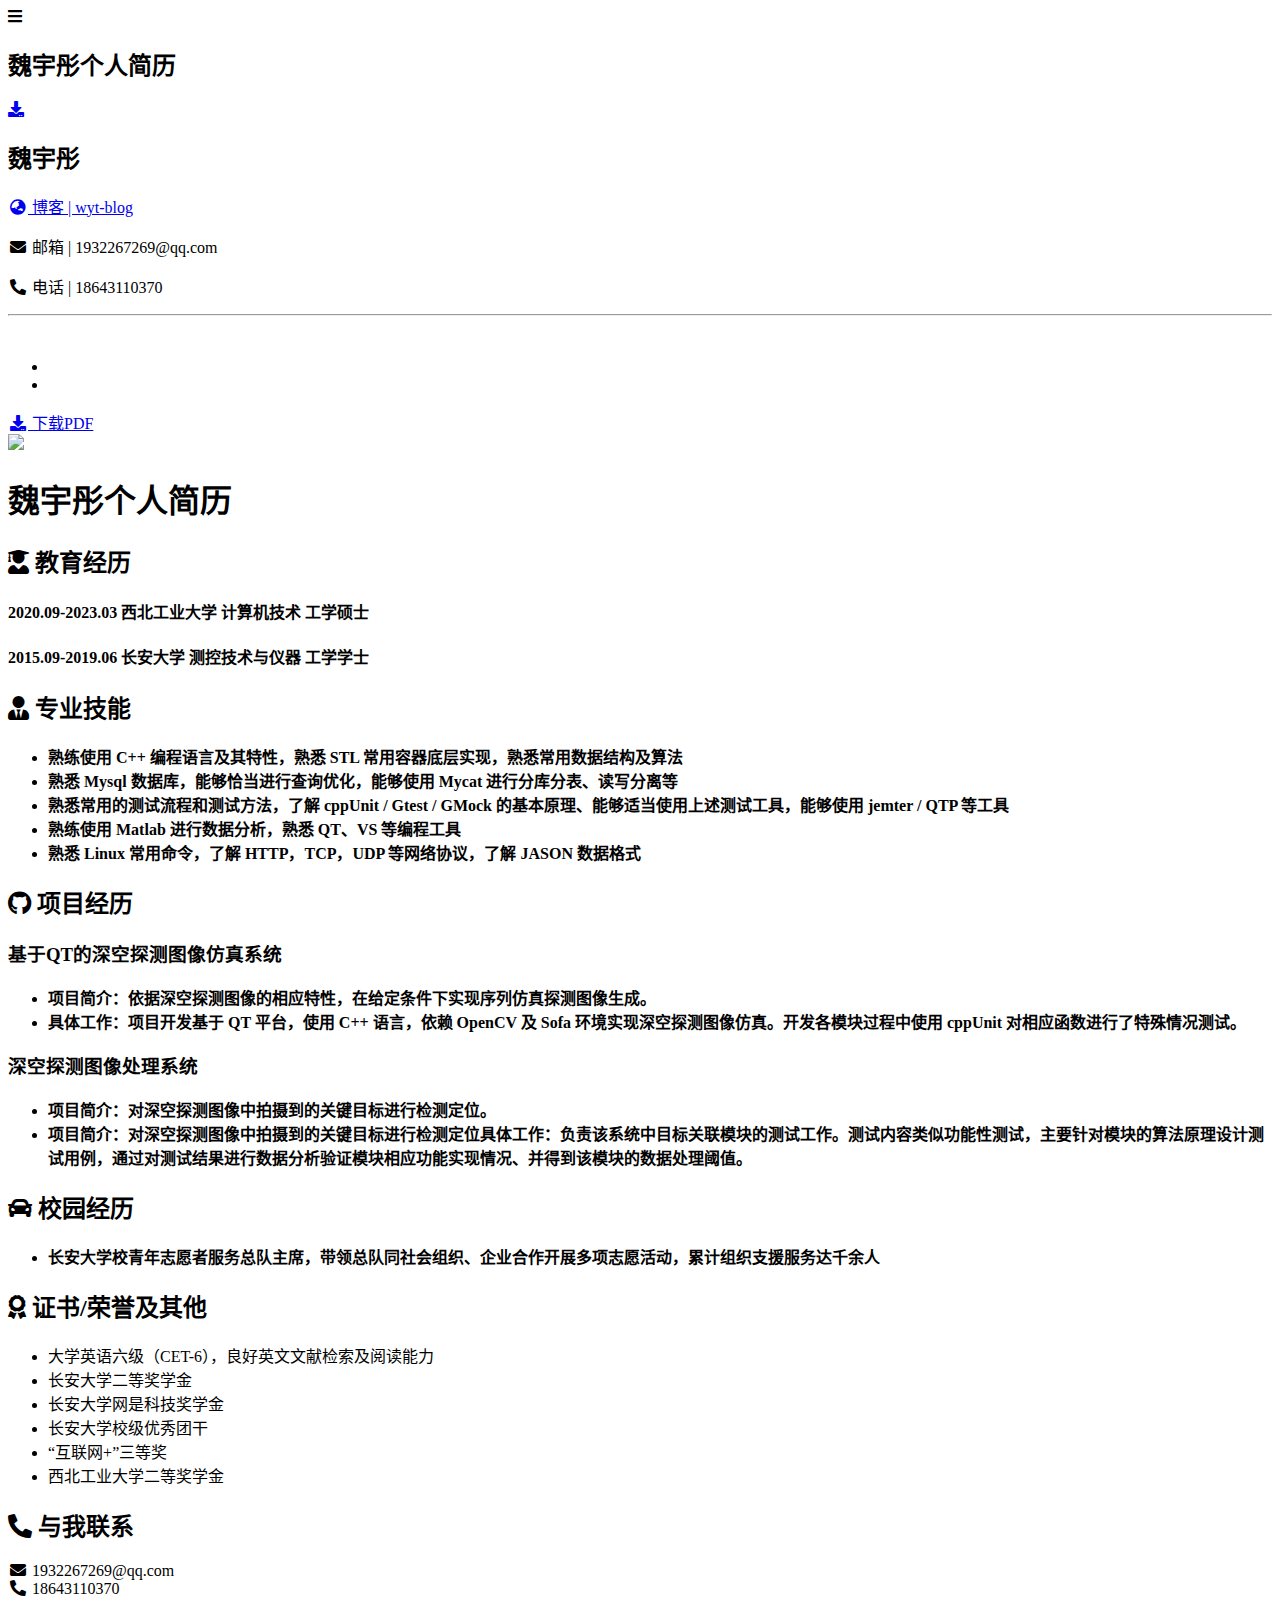
==== commit 0db189de: "update pages" ====
--- a/index.html
+++ b/index.html
@@ -1,2 +1,2 @@
-<!DOCTYPE html><html lang="zh-CN"><head><meta charset="utf-8"><meta name="robots" content="index,follow"><meta name="renderer" content="webkit"><meta name="force-rendering" content="webkit"><meta http-equiv="X-UA-Compatible" content="IE=Edge,chrome=1"><meta name="HandheldFriendly" content="True"><meta name="apple-mobile-web-app-capable" content="yes"><meta name="viewport" content="width=device-width,initial-scale=1,maximum-scale=1,user-scalable=no"><title>魏宇彤个人简历</title><meta name="keywords" content="简历主题,Hexo主题,简历模板"><meta name="theme-color" content="#FFFFFF"><meta name="msapplication-TileColor" content="#1BC3FB"><meta name="msapplication-config" content="https://cdn.jsdelivr.net/gh/xaoxuu/cdn-assets/favicon/browserconfig.xml"><link rel="shortcut icon" type="image/x-icon" href="https://cdn.jsdelivr.net/gh/xaoxuu/cdn-assets/favicon/favicon.ico"><link rel="icon" type="image/x-icon" sizes="32x32" href="https://cdn.jsdelivr.net/gh/xaoxuu/cdn-assets/favicon/favicon-32x32.png"><link rel="apple-touch-icon" type="image/png" sizes="180x180" href="https://cdn.jsdelivr.net/gh/xaoxuu/cdn-assets/favicon/apple-touch-icon.png"><link rel="mask-icon" color="#1BC3FB" href="https://cdn.jsdelivr.net/gh/xaoxuu/cdn-assets/favicon/safari-pinned-tab.svg"><link rel="manifest" href="https://cdn.jsdelivr.net/gh/xaoxuu/cdn-assets/favicon/site.webmanifest"><link rel="stylesheet" href="https://cdn.jsdelivr.net/npm/@fortawesome/fontawesome-free@5.12.1/css/all.min.css"><link rel="stylesheet" href="https://cdn.jsdelivr.net/npm/@fancyapps/fancybox@3.5/dist/jquery.fancybox.min.css"><link rel="stylesheet" href="/wyt-resume.github.io/css/page.css"><meta name="generator" content="Hexo 5.3.0"></head><body class="docs"><div id="mobile-bar"><a class="menu-button fas fa-bars"></a><h2 class="nav-title">魏宇彤个人简历</h2><a class="menu-button right fas fa-download" target="_blank" rel="external nofollow noopener noreferrer" href="https://github.com/wyt20210811/wyt-resume.github.io/raw/pdf/%E9%AD%8F%E5%AE%87%E5%BD%A4.pdf"></a></div><script src="https://cdn.jsdelivr.net/npm/vue@2.6/dist/vue.min.js"></script><script>Vue.config.productionTip=!1,window.PAGE_TYPE="resume"</script><div id="main" class="fix-sidebar"><div class="sidebar"><div class="sidebar-inner"><header class="header"><h2>魏宇彤</h2><div class="meta"><p><a href="https://wyt20210811.github.io/wyt-blog.github.io/"><i class="fas fa-globe-asia fa-fw"></i>&nbsp;博客 | wyt-blog</a></p><p><a><i class="fas fa-envelope fa-fw"></i>&nbsp;邮箱 | 1932267269@qq.com</a></p><p><a><i class="fas fa-phone-alt fa-fw"></i>&nbsp;电话 | 18643110370</a></p></div><hr><br></header><div class="list"><ul class="menu-root"><li><a href="/wyt-resume.github.io/index.html" class="sidebar-link current"></a></li><li><a href="/wyt-resume.github.io/zh-cn/index.html" class="sidebar-link current"></a></li></ul></div><div class="footer"><a class="button" target="_blank" rel="external nofollow noopener noreferrer" href="https://github.com/wyt20210811/wyt-resume.github.io/raw/pdf/%E9%AD%8F%E5%AE%87%E5%BD%A4.pdf"><i class="fas fa-download fa-fw"></i> 下载PDF</a></div></div></div><div class="content with-sidebar"><div class="resume-header"><div class="avatar"><img no-lazy class="avatar" src="https://lz328.github.io/LycTechStack.github.io/images/avatar.png"></div><h1 class="resume-title">魏宇彤个人简历</h1><p class="description"></p></div><h2 id="教育经历"><a href="#教育经历" class="headerlink" title=" 教育经历"></a><i class="fas fa-user-graduate"></i> 教育经历</h2><h4 id="2020-09-2023-03-西北工业大学-计算机技术-工学硕士"><a href="#2020-09-2023-03-西北工业大学-计算机技术-工学硕士" class="headerlink" title="2020.09-2023.03  西北工业大学  计算机技术 工学硕士"></a>2020.09-2023.03 西北工业大学 计算机技术 工学硕士</h4><h4 id="2015-09-2019-06-长安大学-测控技术与仪器-工学学士"><a href="#2015-09-2019-06-长安大学-测控技术与仪器-工学学士" class="headerlink" title="2015.09-2019.06  长安大学  测控技术与仪器  工学学士"></a>2015.09-2019.06 长安大学 测控技术与仪器 工学学士</h4><h2 id="专业技能"><a href="#专业技能" class="headerlink" title=" 专业技能"></a><i class="fas fa-user-tie"></i> 专业技能</h2><ul><li><strong>熟练使用 C++ 编程语言及其特性，熟悉 STL 常用容器底层实现，熟悉常用数据结构及算法</strong></li><li><strong>熟悉 Mysql 数据库，能够恰当进行查询优化，能够使用 Mycat 进行分库分表、读写分离等</strong></li><li><strong>熟悉常用的测试流程和测试方法，了解 cppUnit / Gtest / GMock 的基本原理、能够适当使用上述测试工具，能够使用 jemter / QTP 等工具</strong></li><li><strong>熟练使用 Matlab 进行数据分析，熟悉 QT、VS 等编程工具</strong></li><li><strong>熟悉 Linux 常用命令，了解 HTTP，TCP，UDP 等网络协议，了解 JASON 数据格式</strong></li></ul><h2 id="项目经历"><a href="#项目经历" class="headerlink" title=" 项目经历"></a><i class="fab fa-github"></i> 项目经历</h2><h3 id="基于QT的深空探测图像仿真系统"><a href="#基于QT的深空探测图像仿真系统" class="headerlink" title="基于QT的深空探测图像仿真系统"></a>基于QT的深空探测图像仿真系统</h3><ul><li><strong>项目简介：依据深空探测图像的相应特性，在给定条件下实现序列仿真探测图像生成。</strong></li><li><strong>具体工作：项目开发基于 QT 平台，使用 C++ 语言，依赖 OpenCV 及 Sofa 环境实现深空探测图像仿真。开发各模块过程中使用 cppUnit 对相应函数进行了特殊情况测试。</strong></li></ul><h3 id="深空探测图像处理系统"><a href="#深空探测图像处理系统" class="headerlink" title="深空探测图像处理系统"></a>深空探测图像处理系统</h3><ul><li><strong>项目简介：对深空探测图像中拍摄到的关键目标进行检测定位。</strong></li><li><strong>项目简介：对深空探测图像中拍摄到的关键目标进行检测定位具体工作：负责该系统中目标关联模块的测试工作。测试内容类似功能性测试，主要针对模块的算法原理设计测试用例，通过对测试结果进行数据分析验证模块相应功能实现情况、并得到该模块的数据处理阈值。</strong></li></ul><h2 id="校园经历"><a href="#校园经历" class="headerlink" title=" 校园经历"></a><i class="fas fa-grav"></i> 校园经历</h2><ul><li><strong>长安大学校青年志愿者服务总队主席，带领总队同社会组织、企业合作开展多项志愿活动，累计组织支援服务达千余人</strong></li></ul><h2 id="证书-荣誉及其他"><a href="#证书-荣誉及其他" class="headerlink" title=" 证书/荣誉及其他"></a><i class="fas fa-award"></i> 证书/荣誉及其他</h2><ul><li>大学英语六级（CET-6），良好英文文献检索及阅读能力</li><li>长安大学二等奖学金</li><li>长安大学网是科技奖学金</li><li>长安大学校级优秀团干</li><li>“互联网+”三等奖</li><li>西北工业大学二等奖学金</li></ul><h2 id="与我联系"><a href="#与我联系" class="headerlink" title=" 与我联系"></a><i class="fas fa-phone-alt"></i> 与我联系</h2><p><i class="fas fa-envelope fa-fw"></i> 1932267269@qq.com<br><i class="fas fa-phone-alt fa-fw"></i> 18643110370</p></div></div><script src="https://cdn.jsdelivr.net/gh/xaoxuu/hexo-theme-resume@1.0.0/source/js/smooth-scroll.min.js"></script><footer id="footer"><p></p><p><a href="/">Copyright © 2017-2020 XXX</a></p><p></p></footer><script src="https://cdn.jsdelivr.net/npm/jquery@3.5/dist/jquery.min.js"></script><script src="https://cdn.jsdelivr.net/gh/xaoxuu/hexo-theme-resume@1.0.0/source/js/common.js"></script><script src="https://cdn.jsdelivr.net/gh/xaoxuu/hexo-theme-resume@1.0.0/source/js/css.escape.js"></script><script src="https://cdn.jsdelivr.net/gh/fancyapps/fancybox@3.5/dist/jquery.fancybox.min.js"></script><script>let LAZY_LOAD_IMAGE="[object Object]";$("body").find("fancybox").find("img").each(function(){var t=document.createElement("a");$(t).attr("data-fancybox","gallery"),$(t).attr("href",$(this).attr("src")),LAZY_LOAD_IMAGE&&$(t).attr("href",$(this).attr("data-original")),$(this).wrap(t)})</script><script>'use strict';'serviceWorker'in navigator&&navigator.serviceWorker.register('service-worker.js').then(function(a){a.onupdatefound=function(){var b=a.installing;b.onstatechange=function(){switch(b.state){case'installed':navigator.serviceWorker.controller?console.log('New or updated content is available.'):console.log('Content is now available offline!');break;case'redundant':console.error('The installing service worker became redundant.');}}}}).catch(function(a){console.error('Error during service worker registration:',a)});
+<!DOCTYPE html><html lang="zh-CN"><head><meta charset="utf-8"><meta name="robots" content="index,follow"><meta name="renderer" content="webkit"><meta name="force-rendering" content="webkit"><meta http-equiv="X-UA-Compatible" content="IE=Edge,chrome=1"><meta name="HandheldFriendly" content="True"><meta name="apple-mobile-web-app-capable" content="yes"><meta name="viewport" content="width=device-width,initial-scale=1,maximum-scale=1,user-scalable=no"><title>魏宇彤个人简历</title><meta name="keywords" content="简历主题,Hexo主题,简历模板"><meta name="theme-color" content="#FFFFFF"><meta name="msapplication-TileColor" content="#1BC3FB"><meta name="msapplication-config" content="https://cdn.jsdelivr.net/gh/xaoxuu/cdn-assets/favicon/browserconfig.xml"><link rel="shortcut icon" type="image/x-icon" href="https://cdn.jsdelivr.net/gh/xaoxuu/cdn-assets/favicon/favicon.ico"><link rel="icon" type="image/x-icon" sizes="32x32" href="https://cdn.jsdelivr.net/gh/xaoxuu/cdn-assets/favicon/favicon-32x32.png"><link rel="apple-touch-icon" type="image/png" sizes="180x180" href="https://cdn.jsdelivr.net/gh/xaoxuu/cdn-assets/favicon/apple-touch-icon.png"><link rel="mask-icon" color="#1BC3FB" href="https://cdn.jsdelivr.net/gh/xaoxuu/cdn-assets/favicon/safari-pinned-tab.svg"><link rel="manifest" href="https://cdn.jsdelivr.net/gh/xaoxuu/cdn-assets/favicon/site.webmanifest"><link rel="stylesheet" href="https://cdn.jsdelivr.net/npm/@fortawesome/fontawesome-free@5.12.1/css/all.min.css"><link rel="stylesheet" href="https://cdn.jsdelivr.net/npm/@fancyapps/fancybox@3.5/dist/jquery.fancybox.min.css"><link rel="stylesheet" href="/wyt-resume.github.io/css/page.css"><meta name="generator" content="Hexo 5.3.0"></head><body class="docs"><div id="mobile-bar"><a class="menu-button fas fa-bars"></a><h2 class="nav-title">魏宇彤个人简历</h2><a class="menu-button right fas fa-download" target="_blank" rel="external nofollow noopener noreferrer" href="https://github.com/wyt20210811/wyt-resume.github.io/raw/pdf/%E9%AD%8F%E5%AE%87%E5%BD%A4.pdf"></a></div><script src="https://cdn.jsdelivr.net/npm/vue@2.6/dist/vue.min.js"></script><script>Vue.config.productionTip=!1,window.PAGE_TYPE="resume"</script><div id="main" class="fix-sidebar"><div class="sidebar"><div class="sidebar-inner"><header class="header"><h2>魏宇彤</h2><div class="meta"><p><a href="https://wyt20210811.github.io/wyt-blog.github.io/"><i class="fas fa-globe-asia fa-fw"></i>&nbsp;博客 | wyt-blog</a></p><p><a><i class="fas fa-envelope fa-fw"></i>&nbsp;邮箱 | 1932267269@qq.com</a></p><p><a><i class="fas fa-phone-alt fa-fw"></i>&nbsp;电话 | 18643110370</a></p></div><hr><br></header><div class="list"><ul class="menu-root"><li><a href="/wyt-resume.github.io/index.html" class="sidebar-link current"></a></li><li><a href="/wyt-resume.github.io/zh-cn/index.html" class="sidebar-link current"></a></li></ul></div><div class="footer"><a class="button" target="_blank" rel="external nofollow noopener noreferrer" href="https://github.com/wyt20210811/wyt-resume.github.io/raw/pdf/%E9%AD%8F%E5%AE%87%E5%BD%A4.pdf"><i class="fas fa-download fa-fw"></i> 下载PDF</a></div></div></div><div class="content with-sidebar"><div class="resume-header"><div class="avatar"><img no-lazy class="avatar" src="https://lz328.github.io/LycTechStack.github.io/images/avatar.png"></div><h1 class="resume-title">魏宇彤个人简历</h1><p class="description"></p></div><h2 id="教育经历"><a href="#教育经历" class="headerlink" title=" 教育经历"></a><i class="fas fa-user-graduate"></i> 教育经历</h2><h4 id="2020-09-2023-03-西北工业大学-计算机技术-工学硕士"><a href="#2020-09-2023-03-西北工业大学-计算机技术-工学硕士" class="headerlink" title="2020.09-2023.03  西北工业大学  计算机技术 工学硕士"></a>2020.09-2023.03 西北工业大学 计算机技术 工学硕士</h4><h4 id="2015-09-2019-06-长安大学-测控技术与仪器-工学学士"><a href="#2015-09-2019-06-长安大学-测控技术与仪器-工学学士" class="headerlink" title="2015.09-2019.06  长安大学  测控技术与仪器  工学学士"></a>2015.09-2019.06 长安大学 测控技术与仪器 工学学士</h4><h2 id="专业技能"><a href="#专业技能" class="headerlink" title=" 专业技能"></a><i class="fas fa-user-tie"></i> 专业技能</h2><ul><li><strong>熟练使用 C++ 编程语言及其特性，熟悉 STL 常用容器底层实现，熟悉常用数据结构及算法</strong></li><li><strong>熟悉 Mysql 数据库，能够恰当进行查询优化，能够使用 Mycat 进行分库分表、读写分离等</strong></li><li><strong>熟悉常用的测试流程和测试方法，了解 cppUnit / Gtest / GMock 的基本原理、能够适当使用上述测试工具，能够使用 jemter / QTP 等工具</strong></li><li><strong>熟练使用 Matlab 进行数据分析，熟悉 QT、VS 等编程工具</strong></li><li><strong>熟悉 Linux 常用命令，了解 HTTP，TCP，UDP 等网络协议，了解 JASON 数据格式</strong></li></ul><h2 id="项目经历"><a href="#项目经历" class="headerlink" title=" 项目经历"></a><i class="fab fa-github"></i> 项目经历</h2><h3 id="基于QT的深空探测图像仿真系统"><a href="#基于QT的深空探测图像仿真系统" class="headerlink" title="基于QT的深空探测图像仿真系统"></a>基于QT的深空探测图像仿真系统</h3><ul><li><strong>项目简介：依据深空探测图像的相应特性，在给定条件下实现序列仿真探测图像生成。</strong></li><li><strong>具体工作：项目开发基于 QT 平台，使用 C++ 语言，依赖 OpenCV 及 Sofa 环境实现深空探测图像仿真。开发各模块过程中使用 cppUnit 对相应函数进行了特殊情况测试。</strong></li></ul><h3 id="深空探测图像处理系统"><a href="#深空探测图像处理系统" class="headerlink" title="深空探测图像处理系统"></a>深空探测图像处理系统</h3><ul><li><strong>项目简介：对深空探测图像中拍摄到的关键目标进行检测定位。</strong></li><li><strong>项目简介：对深空探测图像中拍摄到的关键目标进行检测定位具体工作：负责该系统中目标关联模块的测试工作。测试内容类似功能性测试，主要针对模块的算法原理设计测试用例，通过对测试结果进行数据分析验证模块相应功能实现情况、并得到该模块的数据处理阈值。</strong></li></ul><h2 id="校园经历"><a href="#校园经历" class="headerlink" title=" 校园经历"></a><i class="fas fa-car"></i> 校园经历</h2><ul><li><strong>长安大学校青年志愿者服务总队主席，带领总队同社会组织、企业合作开展多项志愿活动，累计组织支援服务达千余人</strong></li></ul><h2 id="证书-荣誉及其他"><a href="#证书-荣誉及其他" class="headerlink" title=" 证书/荣誉及其他"></a><i class="fas fa-award"></i> 证书/荣誉及其他</h2><ul><li>大学英语六级（CET-6），良好英文文献检索及阅读能力</li><li>长安大学二等奖学金</li><li>长安大学网是科技奖学金</li><li>长安大学校级优秀团干</li><li>“互联网+”三等奖</li><li>西北工业大学二等奖学金</li></ul><h2 id="与我联系"><a href="#与我联系" class="headerlink" title=" 与我联系"></a><i class="fas fa-phone-alt"></i> 与我联系</h2><p><i class="fas fa-envelope fa-fw"></i> 1932267269@qq.com<br><i class="fas fa-phone-alt fa-fw"></i> 18643110370</p></div></div><script src="https://cdn.jsdelivr.net/gh/xaoxuu/hexo-theme-resume@1.0.0/source/js/smooth-scroll.min.js"></script><script src="https://cdn.jsdelivr.net/npm/jquery@3.5/dist/jquery.min.js"></script><script src="https://cdn.jsdelivr.net/gh/xaoxuu/hexo-theme-resume@1.0.0/source/js/common.js"></script><script src="https://cdn.jsdelivr.net/gh/xaoxuu/hexo-theme-resume@1.0.0/source/js/css.escape.js"></script><script src="https://cdn.jsdelivr.net/gh/fancyapps/fancybox@3.5/dist/jquery.fancybox.min.js"></script><script>let LAZY_LOAD_IMAGE="[object Object]";$("body").find("fancybox").find("img").each(function(){var t=document.createElement("a");$(t).attr("data-fancybox","gallery"),$(t).attr("href",$(this).attr("src")),LAZY_LOAD_IMAGE&&$(t).attr("href",$(this).attr("data-original")),$(this).wrap(t)})</script><script>'use strict';'serviceWorker'in navigator&&navigator.serviceWorker.register('service-worker.js').then(function(a){a.onupdatefound=function(){var b=a.installing;b.onstatechange=function(){switch(b.state){case'installed':navigator.serviceWorker.controller?console.log('New or updated content is available.'):console.log('Content is now available offline!');break;case'redundant':console.error('The installing service worker became redundant.');}}}}).catch(function(a){console.error('Error during service worker registration:',a)});
 </script></body></html>